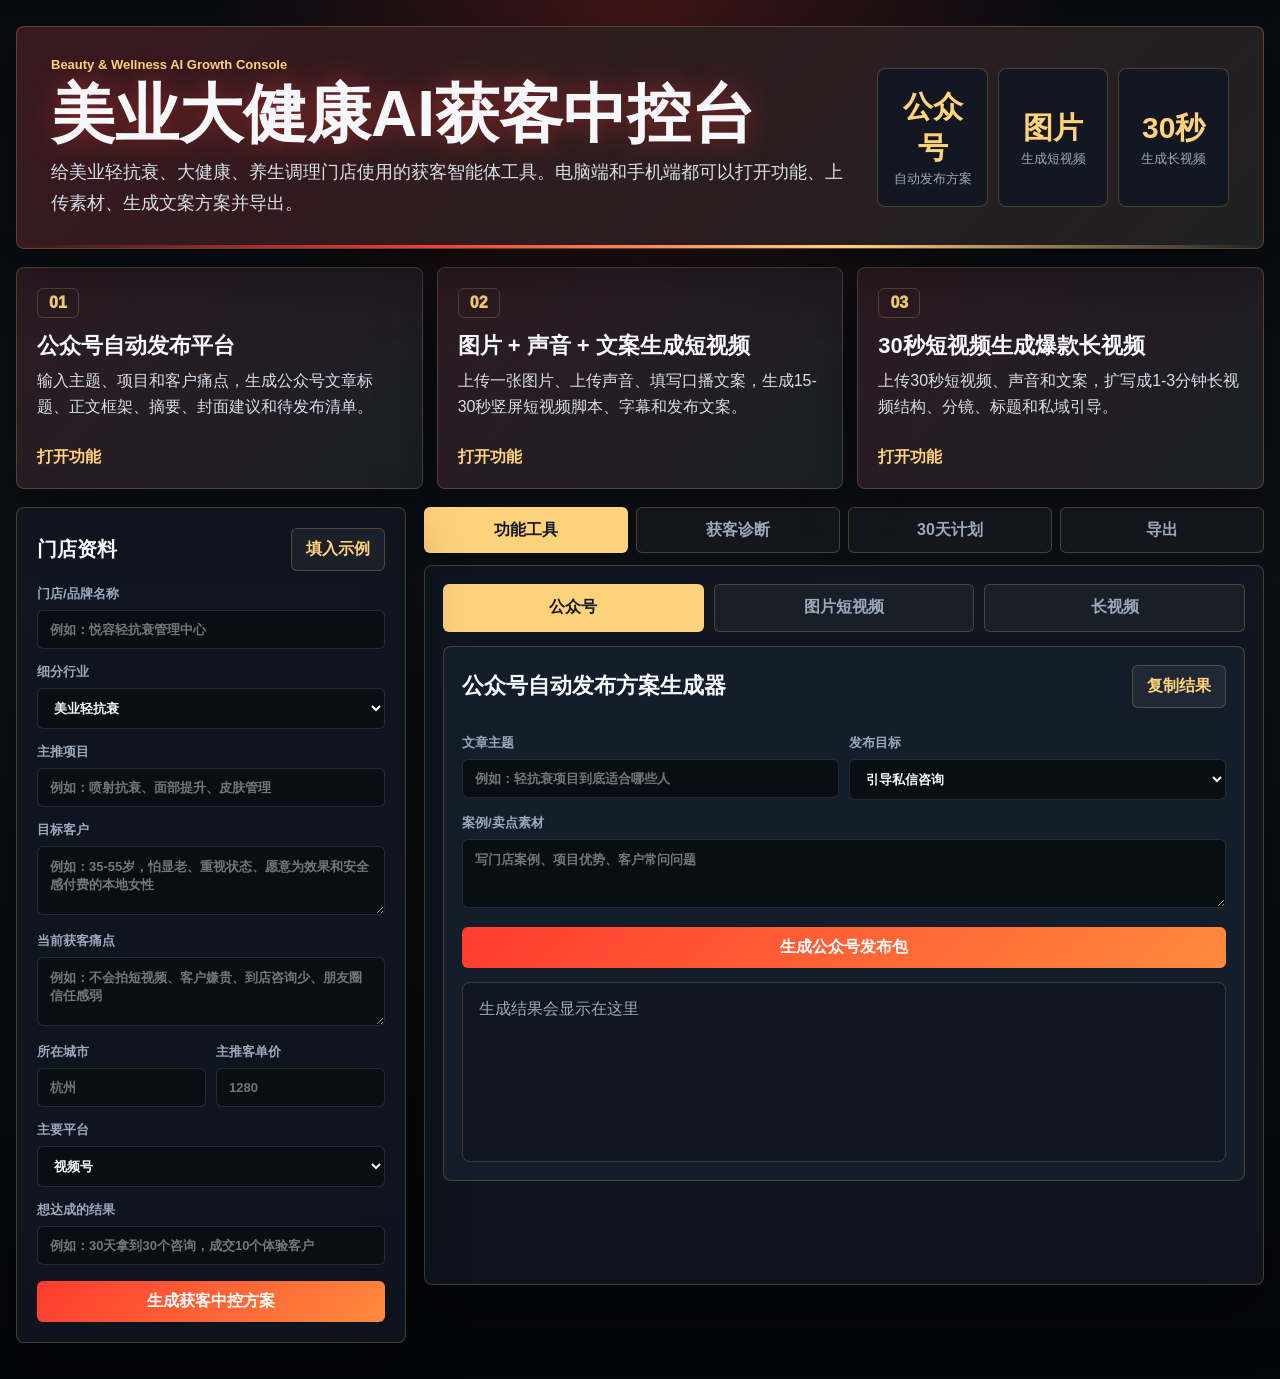
==== index.html @ 20225561 "Add working AI growth tools" ====
<!doctype html>
<html lang="zh-CN">
  <head>
    <meta charset="utf-8">
    <meta name="viewport" content="width=device-width, initial-scale=1, viewport-fit=cover">
    <title>美业大健康AI获客中控台</title>
    <link rel="stylesheet" href="styles.css">
  </head>
  <body>
    <main class="app">
      <header class="hero">
        <div>
          <p class="eyebrow">Beauty & Wellness AI Growth Console</p>
          <h1>美业大健康AI获客中控台</h1>
          <p class="lead">给美业轻抗衰、大健康、养生调理门店使用的获客智能体工具。电脑端和手机端都可以打开功能、上传素材、生成文案方案并导出。</p>
        </div>
        <div class="hero-metrics">
          <button type="button" class="metric-button" data-tool="wechat"><strong>公众号</strong><span>自动发布方案</span></button>
          <button type="button" class="metric-button" data-tool="image"><strong>图片</strong><span>生成短视频</span></button>
          <button type="button" class="metric-button" data-tool="longvideo"><strong>30秒</strong><span>生成长视频</span></button>
        </div>
      </header>

      <section class="feature-strip" aria-label="三大智能体功能">
        <button type="button" class="feature-card" data-tool="wechat">
          <span class="feature-index">01</span>
          <h2>公众号自动发布平台</h2>
          <p>输入主题、项目和客户痛点，生成公众号文章标题、正文框架、摘要、封面建议和待发布清单。</p>
          <b>打开功能</b>
        </button>
        <button type="button" class="feature-card" data-tool="image">
          <span class="feature-index">02</span>
          <h2>图片 + 声音 + 文案生成短视频</h2>
          <p>上传一张图片、上传声音、填写口播文案，生成15-30秒竖屏短视频脚本、字幕和发布文案。</p>
          <b>打开功能</b>
        </button>
        <button type="button" class="feature-card" data-tool="longvideo">
          <span class="feature-index">03</span>
          <h2>30秒短视频生成爆款长视频</h2>
          <p>上传30秒短视频、声音和文案，扩写成1-3分钟长视频结构、分镜、标题和私域引导。</p>
          <b>打开功能</b>
        </button>
      </section>

      <section class="layout">
        <aside class="panel input-panel">
          <div class="panel-head">
            <h2>门店资料</h2>
            <button type="button" id="fillDemo" class="ghost">填入示例</button>
          </div>
          <label>门店/品牌名称
            <input id="name" placeholder="例如：悦容轻抗衰管理中心">
          </label>
          <label>细分行业
            <select id="industry">
              <option>美业轻抗衰</option>
              <option>皮肤管理</option>
              <option>养生调理</option>
              <option>大健康管理</option>
              <option>产后修复</option>
              <option>体态管理</option>
            </select>
          </label>
          <label>主推项目
            <input id="product" placeholder="例如：喷射抗衰、面部提升、皮肤管理">
          </label>
          <label>目标客户
            <textarea id="audience" rows="3" placeholder="例如：35-55岁，怕显老、重视状态、愿意为效果和安全感付费的本地女性"></textarea>
          </label>
          <label>当前获客痛点
            <textarea id="pain" rows="3" placeholder="例如：不会拍短视频、客户嫌贵、到店咨询少、朋友圈信任感弱"></textarea>
          </label>
          <div class="grid-2">
            <label>所在城市
              <input id="city" placeholder="杭州">
            </label>
            <label>主推客单价
              <input id="price" placeholder="1280">
            </label>
          </div>
          <label>主要平台
            <select id="platform">
              <option>视频号</option>
              <option>抖音</option>
              <option>小红书</option>
              <option>朋友圈</option>
              <option>多平台矩阵</option>
            </select>
          </label>
          <label>想达成的结果
            <input id="goal" placeholder="例如：30天拿到30个咨询，成交10个体验客户">
          </label>
          <button type="button" id="generate" class="primary">生成获客中控方案</button>
        </aside>

        <section class="main-col">
          <nav class="tabs" aria-label="中控台视图">
            <button type="button" class="tab active" data-tab="tools">功能工具</button>
            <button type="button" class="tab" data-tab="diagnosis">获客诊断</button>
            <button type="button" class="tab" data-tab="content">30天计划</button>
            <button type="button" class="tab" data-tab="export">导出</button>
          </nav>

          <section id="tools" class="tab-panel active">
            <div class="tool-switch">
              <button type="button" class="tool-tab active" data-tool="wechat">公众号</button>
              <button type="button" class="tool-tab" data-tool="image">图片短视频</button>
              <button type="button" class="tool-tab" data-tool="longvideo">长视频</button>
            </div>

            <article id="tool-wechat" class="tool-panel active">
              <div class="tool-head">
                <h2>公众号自动发布方案生成器</h2>
                <button type="button" class="ghost copy-tool" data-output="wechatOutput">复制结果</button>
              </div>
              <div class="grid-2">
                <label>文章主题
                  <input id="wechatTopic" placeholder="例如：轻抗衰项目到底适合哪些人">
                </label>
                <label>发布目标
                  <select id="wechatGoal">
                    <option>引导私信咨询</option>
                    <option>建立专业信任</option>
                    <option>引导到店体验</option>
                    <option>活动转化</option>
                  </select>
                </label>
              </div>
              <label>案例/卖点素材
                <textarea id="wechatMaterial" rows="3" placeholder="写门店案例、项目优势、客户常问问题"></textarea>
              </label>
              <button type="button" id="runWechat" class="primary">生成公众号发布包</button>
              <div id="wechatOutput" class="result-box"></div>
            </article>

            <article id="tool-image" class="tool-panel">
              <div class="tool-head">
                <h2>图片生成短视频发布包</h2>
                <button type="button" class="ghost copy-tool" data-output="imageOutput">复制结果</button>
              </div>
              <div class="upload-grid">
                <label class="upload-card">上传图片
                  <input id="imageFile" type="file" accept="image/*">
                  <img id="imagePreview" alt="">
                  <span>支持门店、项目、人物、案例图</span>
                </label>
                <label class="upload-card">上传声音
                  <input id="imageAudio" type="file" accept="audio/*">
                  <audio id="imageAudioPreview" controls></audio>
                  <span>支持口播、讲解、品牌音色</span>
                </label>
              </div>
              <label>短视频文案/口播重点
                <textarea id="imageCopy" rows="4" placeholder="写你想表达的卖点、客户痛点、行动引导"></textarea>
              </label>
              <button type="button" id="runImageVideo" class="primary">生成短视频脚本</button>
              <div id="imageOutput" class="result-box"></div>
            </article>

            <article id="tool-longvideo" class="tool-panel">
              <div class="tool-head">
                <h2>30秒短视频扩写长视频工具</h2>
                <button type="button" class="ghost copy-tool" data-output="longVideoOutput">复制结果</button>
              </div>
              <div class="upload-grid">
                <label class="upload-card">上传30秒短视频
                  <input id="shortVideoFile" type="file" accept="video/*">
                  <video id="shortVideoPreview" controls playsinline></video>
                  <span>支持案例、讲解、门店过程视频</span>
                </label>
                <label class="upload-card">上传声音
                  <input id="longVideoAudio" type="file" accept="audio/*">
                  <audio id="longVideoAudioPreview" controls></audio>
                  <span>用于长视频口播或配音方向</span>
                </label>
              </div>
              <label>扩写方向/长视频文案
                <textarea id="longVideoCopy" rows="4" placeholder="写30秒视频讲了什么，想扩展成什么主题"></textarea>
              </label>
              <button type="button" id="runLongVideo" class="primary">生成长视频方案</button>
              <div id="longVideoOutput" class="result-box"></div>
            </article>
          </section>

          <section id="diagnosis" class="tab-panel">
            <div id="diagnosisGrid" class="deliverable-grid"></div>
          </section>

          <section id="content" class="tab-panel">
            <div class="timeline" id="contentPlan"></div>
          </section>

          <section id="export" class="tab-panel">
            <div class="panel export-panel">
              <h2>导出中控台方案</h2>
              <p>可复制给门店老板、咨询客户或助教团队，用于成交、演示和后续陪跑。</p>
              <div class="actions">
                <button type="button" id="copyAll" class="primary">复制完整方案</button>
                <button type="button" id="downloadAll" class="ghost">下载TXT</button>
              </div>
              <textarea id="fullReport" rows="18" readonly></textarea>
              <p id="toast" class="toast" role="status" aria-live="polite"></p>
            </div>
          </section>
        </section>
      </section>
    </main>

    <script src="app.js"></script>
  </body>
</html>
---- styles.css ----
:root {
  color-scheme: dark;
  --bg: #080b10;
  --panel: #101722;
  --panel-2: #141d2a;
  --text: #f5f7fb;
  --muted: #9ba8bd;
  --line: rgba(255, 210, 126, 0.22);
  --gold: #ffd37b;
  --red: #ff3b2f;
  --orange: #ff8a3d;
  --cyan: #7dd3fc;
  --green: #22c55e;
  --shadow: 0 24px 60px rgba(0, 0, 0, 0.38);
}

* {
  box-sizing: border-box;
}

body {
  margin: 0;
  min-height: 100vh;
  background:
    radial-gradient(circle at 50% 0%, rgba(255, 59, 47, 0.22), transparent 28%),
    linear-gradient(180deg, #090b10 0%, #0d1017 44%, #050608 100%);
  color: var(--text);
  font-family: "Microsoft YaHei", "PingFang SC", Arial, sans-serif;
}

button,
input,
textarea,
select {
  font: inherit;
}

.app {
  width: min(1480px, calc(100% - 32px));
  margin: 0 auto;
  padding: 26px 0 36px;
}

.hero {
  position: relative;
  display: flex;
  justify-content: space-between;
  gap: 24px;
  padding: 30px 34px;
  border: 1px solid var(--line);
  border-radius: 8px;
  background:
    linear-gradient(135deg, rgba(255, 59, 47, 0.18), rgba(255, 211, 123, 0.08)),
    #0d111a;
  box-shadow: var(--shadow);
  overflow: hidden;
}

.hero::after {
  content: "";
  position: absolute;
  inset: auto 0 0;
  height: 3px;
  background: linear-gradient(90deg, transparent, var(--red), var(--gold), transparent);
}

.eyebrow {
  margin: 0 0 10px;
  color: var(--gold);
  font-size: 13px;
  font-weight: 800;
  letter-spacing: 0;
}

h1,
h2,
h3,
p {
  margin-top: 0;
}

h1 {
  margin-bottom: 10px;
  font-size: clamp(36px, 5vw, 74px);
  line-height: 1.02;
  letter-spacing: 0;
  text-shadow: 0 0 28px rgba(255, 59, 47, 0.45);
}

.lead {
  max-width: 840px;
  margin-bottom: 0;
  color: #d9e0ea;
  font-size: 18px;
  line-height: 1.7;
}

.hero-metrics {
  display: grid;
  grid-template-columns: repeat(3, minmax(90px, 1fr));
  gap: 10px;
  min-width: 340px;
  align-self: center;
}

.hero-metrics div,
.metric-button,
.panel,
.tab-panel,
.deliverable-card {
  border: 1px solid var(--line);
  border-radius: 8px;
  background: rgba(16, 23, 34, 0.88);
}

.hero-metrics div,
.metric-button {
  padding: 18px 12px;
  text-align: center;
}

.metric-button {
  width: 100%;
  color: inherit;
}

.hero-metrics strong,
.metric-button strong {
  display: block;
  color: var(--gold);
  font-size: 30px;
}

.hero-metrics span,
.metric-button span {
  color: var(--muted);
  font-size: 13px;
}

.feature-strip {
  display: grid;
  grid-template-columns: repeat(3, minmax(0, 1fr));
  gap: 14px;
  margin-top: 18px;
}

.feature-card,
.platform-card {
  border: 1px solid var(--line);
  border-radius: 8px;
  background:
    linear-gradient(135deg, rgba(255, 59, 47, 0.13), rgba(255, 211, 123, 0.05)),
    rgba(16, 23, 34, 0.92);
  box-shadow: var(--shadow);
}

.feature-card {
  min-height: 180px;
  padding: 20px;
  color: inherit;
  text-align: left;
  width: 100%;
}

.feature-index {
  display: inline-flex;
  min-width: 42px;
  height: 30px;
  align-items: center;
  justify-content: center;
  border: 1px solid var(--line);
  border-radius: 6px;
  color: var(--gold);
  font-weight: 950;
}

.feature-card h2 {
  margin: 14px 0 8px;
  font-size: 22px;
  line-height: 1.25;
}

.feature-card p,
.platform-card p {
  color: #d7deea;
  line-height: 1.65;
}

.feature-card b {
  display: inline-flex;
  margin-top: 10px;
  color: var(--gold);
}

.feature-card:hover,
.metric-button:hover,
.tool-tab:hover {
  border-color: rgba(255, 211, 123, 0.72);
  transform: translateY(-1px);
}

.platform-grid {
  display: grid;
  gap: 14px;
}

.platform-card {
  padding: 20px;
}

.platform-card h3 {
  margin-bottom: 8px;
  font-size: 24px;
}

.mini-grid {
  display: grid;
  grid-template-columns: 1fr 1fr;
  gap: 12px;
  margin: 14px 0;
}

.mini-grid > div {
  padding: 12px;
  border: 1px solid rgba(255, 210, 126, 0.16);
  border-radius: 8px;
  background: rgba(255, 255, 255, 0.04);
}

.mini-grid b {
  color: var(--gold);
}

.mini-grid ul {
  margin: 8px 0 0;
  padding-left: 18px;
}

.mini-grid li {
  margin: 5px 0;
  color: #d6deeb;
  line-height: 1.5;
}

.layout {
  display: grid;
  grid-template-columns: 390px minmax(0, 1fr);
  gap: 18px;
  margin-top: 18px;
}

.panel {
  box-shadow: var(--shadow);
}

.input-panel {
  position: sticky;
  top: 16px;
  align-self: start;
  padding: 20px;
}

.panel-head,
.actions,
.script-tools {
  display: flex;
  align-items: center;
  justify-content: space-between;
  gap: 10px;
}

.panel-head h2 {
  margin: 0;
  font-size: 20px;
}

label {
  display: block;
  margin-top: 14px;
  color: var(--muted);
  font-size: 13px;
  font-weight: 800;
}

input,
textarea,
select {
  width: 100%;
  margin-top: 7px;
  padding: 11px 12px;
  border: 1px solid rgba(255, 255, 255, 0.12);
  border-radius: 6px;
  background: #090d14;
  color: var(--text);
  outline: none;
}

input:focus,
textarea:focus,
select:focus {
  border-color: var(--gold);
  box-shadow: 0 0 0 3px rgba(255, 211, 123, 0.14);
}

textarea {
  resize: vertical;
}

.grid-2 {
  display: grid;
  grid-template-columns: 1fr 1fr;
  gap: 10px;
}

button {
  border: 0;
  border-radius: 6px;
  cursor: pointer;
  touch-action: manipulation;
}

.primary,
.ghost {
  min-height: 40px;
  padding: 10px 14px;
  font-weight: 900;
}

.primary {
  width: 100%;
  margin-top: 16px;
  background: linear-gradient(135deg, var(--red), var(--orange));
  color: #fff;
}

.ghost {
  border: 1px solid var(--line);
  background: rgba(255, 255, 255, 0.05);
  color: var(--gold);
}

.tabs {
  display: flex;
  gap: 8px;
  margin-bottom: 12px;
}

.tab {
  flex: 1;
  min-height: 46px;
  border: 1px solid var(--line);
  background: rgba(255, 255, 255, 0.04);
  color: var(--muted);
  font-weight: 900;
  line-height: 1.2;
  white-space: normal;
}

.tab.active {
  color: #111827;
  background: var(--gold);
}

.tab-panel {
  display: none;
  padding: 18px;
  min-height: 720px;
  box-shadow: var(--shadow);
}

.tab-panel.active {
  display: block;
}

.tool-switch {
  display: grid;
  grid-template-columns: repeat(3, minmax(0, 1fr));
  gap: 10px;
  margin-bottom: 14px;
}

.tool-tab {
  min-height: 48px;
  border: 1px solid var(--line);
  background: rgba(255, 255, 255, 0.04);
  color: var(--muted);
  font-weight: 900;
}

.tool-tab.active {
  background: var(--gold);
  color: #111827;
}

.tool-panel {
  display: none;
  padding: 18px;
  border: 1px solid var(--line);
  border-radius: 8px;
  background: var(--panel-2);
}

.tool-panel.active {
  display: block;
}

.tool-head {
  display: flex;
  align-items: center;
  justify-content: space-between;
  gap: 12px;
  margin-bottom: 12px;
}

.tool-head h2 {
  margin: 0;
  font-size: 22px;
}

.upload-grid {
  display: grid;
  grid-template-columns: 1fr 1fr;
  gap: 12px;
}

.upload-card {
  min-height: 180px;
  padding: 14px;
  border: 1px dashed rgba(255, 210, 126, 0.34);
  border-radius: 8px;
  background: rgba(255, 255, 255, 0.04);
}

.upload-card span {
  display: block;
  margin-top: 8px;
  color: var(--muted);
  font-weight: 600;
}

.upload-card img,
.upload-card video,
.upload-card audio {
  display: none;
  width: 100%;
  max-height: 220px;
  margin-top: 10px;
  border-radius: 6px;
  object-fit: contain;
  background: #050608;
}

.result-box {
  margin-top: 14px;
  min-height: 180px;
  border: 1px solid rgba(255, 210, 126, 0.18);
  border-radius: 8px;
  background: rgba(0, 0, 0, 0.18);
}

.result-box:empty::before {
  content: "生成结果会显示在这里";
  display: block;
  padding: 16px;
  color: var(--muted);
}

.result-box pre {
  margin: 0;
  padding: 16px;
  white-space: pre-wrap;
  word-break: break-word;
  color: #e8edf7;
  line-height: 1.7;
  font-family: inherit;
}

.deliverable-grid {
  display: grid;
  grid-template-columns: repeat(3, minmax(0, 1fr));
  gap: 12px;
}

.deliverable-card {
  min-height: 220px;
  padding: 18px;
  background:
    linear-gradient(135deg, rgba(255, 59, 47, 0.12), rgba(255, 211, 123, 0.04)),
    var(--panel);
}

.card-top {
  display: flex;
  align-items: center;
  justify-content: space-between;
  gap: 12px;
  margin-bottom: 10px;
}

.num {
  color: var(--gold);
  font-size: 38px;
  font-weight: 950;
  line-height: 1;
}

.status {
  padding: 5px 8px;
  border-radius: 999px;
  background: rgba(34, 197, 94, 0.14);
  color: #86efac;
  font-size: 12px;
  font-weight: 900;
}

.deliverable-card h3 {
  margin-bottom: 8px;
  font-size: 20px;
}

.deliverable-card p {
  color: #d7deea;
  line-height: 1.65;
}

.deliverable-card ul,
.timeline ul {
  margin: 0;
  padding-left: 18px;
}

.deliverable-card li,
.timeline li {
  margin: 6px 0;
  color: #d6deeb;
  line-height: 1.55;
}

.timeline {
  display: grid;
  gap: 14px;
}

.day {
  padding: 18px;
  border: 1px solid var(--line);
  border-radius: 8px;
  background: var(--panel-2);
}

.day h3 {
  color: var(--gold);
}

.session {
  margin-top: 12px;
  padding: 14px;
  border-left: 3px solid var(--red);
  background: rgba(255, 255, 255, 0.04);
}

.session strong {
  color: #fff;
}

.script-tools {
  justify-content: flex-start;
  flex-wrap: wrap;
  margin-bottom: 14px;
}

.report {
  display: grid;
  gap: 14px;
}

.report section,
.export-panel {
  padding: 18px;
}

.report section {
  border: 1px solid var(--line);
  border-radius: 8px;
  background: var(--panel-2);
}

.report h3 {
  color: var(--gold);
}

.export-panel p {
  color: var(--muted);
}

#fullReport {
  min-height: 520px;
  line-height: 1.65;
}

.toast {
  min-height: 22px;
  margin: 10px 0 0;
  color: var(--gold);
  font-weight: 800;
}

@media (max-width: 1120px) {
  .layout,
  .deliverable-grid,
  .feature-strip {
    grid-template-columns: 1fr;
  }

  .input-panel {
    position: static;
  }
}

@media (max-width: 720px) {
  .app {
    width: min(100% - 16px, 1480px);
    padding: 8px 0 24px;
  }

  .hero {
    flex-direction: column;
    padding: 20px;
  }

  h1 {
    font-size: clamp(34px, 12vw, 48px);
  }

  .lead {
    font-size: 15px;
  }

  .hero-metrics {
    grid-template-columns: 1fr;
    min-width: 0;
    width: 100%;
  }

  .panel-head {
    flex-direction: column;
    align-items: stretch;
  }

  .feature-card,
  .platform-card,
  .input-panel,
  .tab-panel {
    padding: 16px;
  }

  .feature-card h2,
  .platform-card h3 {
    font-size: 19px;
  }

  .grid-2,
  .mini-grid,
  .upload-grid {
    grid-template-columns: 1fr;
  }

  .tabs {
    display: grid;
    grid-template-columns: 1fr 1fr;
    position: sticky;
    top: 0;
    z-index: 5;
    padding: 8px 0;
    background: #080b10;
  }

  .tab {
    min-height: 50px;
    padding: 10px 8px;
    font-size: 14px;
  }

  .tool-switch {
    grid-template-columns: 1fr;
  }

  .tool-head {
    flex-direction: column;
    align-items: stretch;
  }

  .tool-panel {
    padding: 14px;
  }

  .actions {
    flex-direction: column;
    align-items: stretch;
  }

  .actions .primary,
  .actions .ghost {
    width: 100%;
  }
}

@media (max-width: 390px) {
  .tabs {
    grid-template-columns: 1fr;
  }

  h1 {
    font-size: 32px;
  }

  .hero-metrics strong {
    font-size: 24px;
  }
}
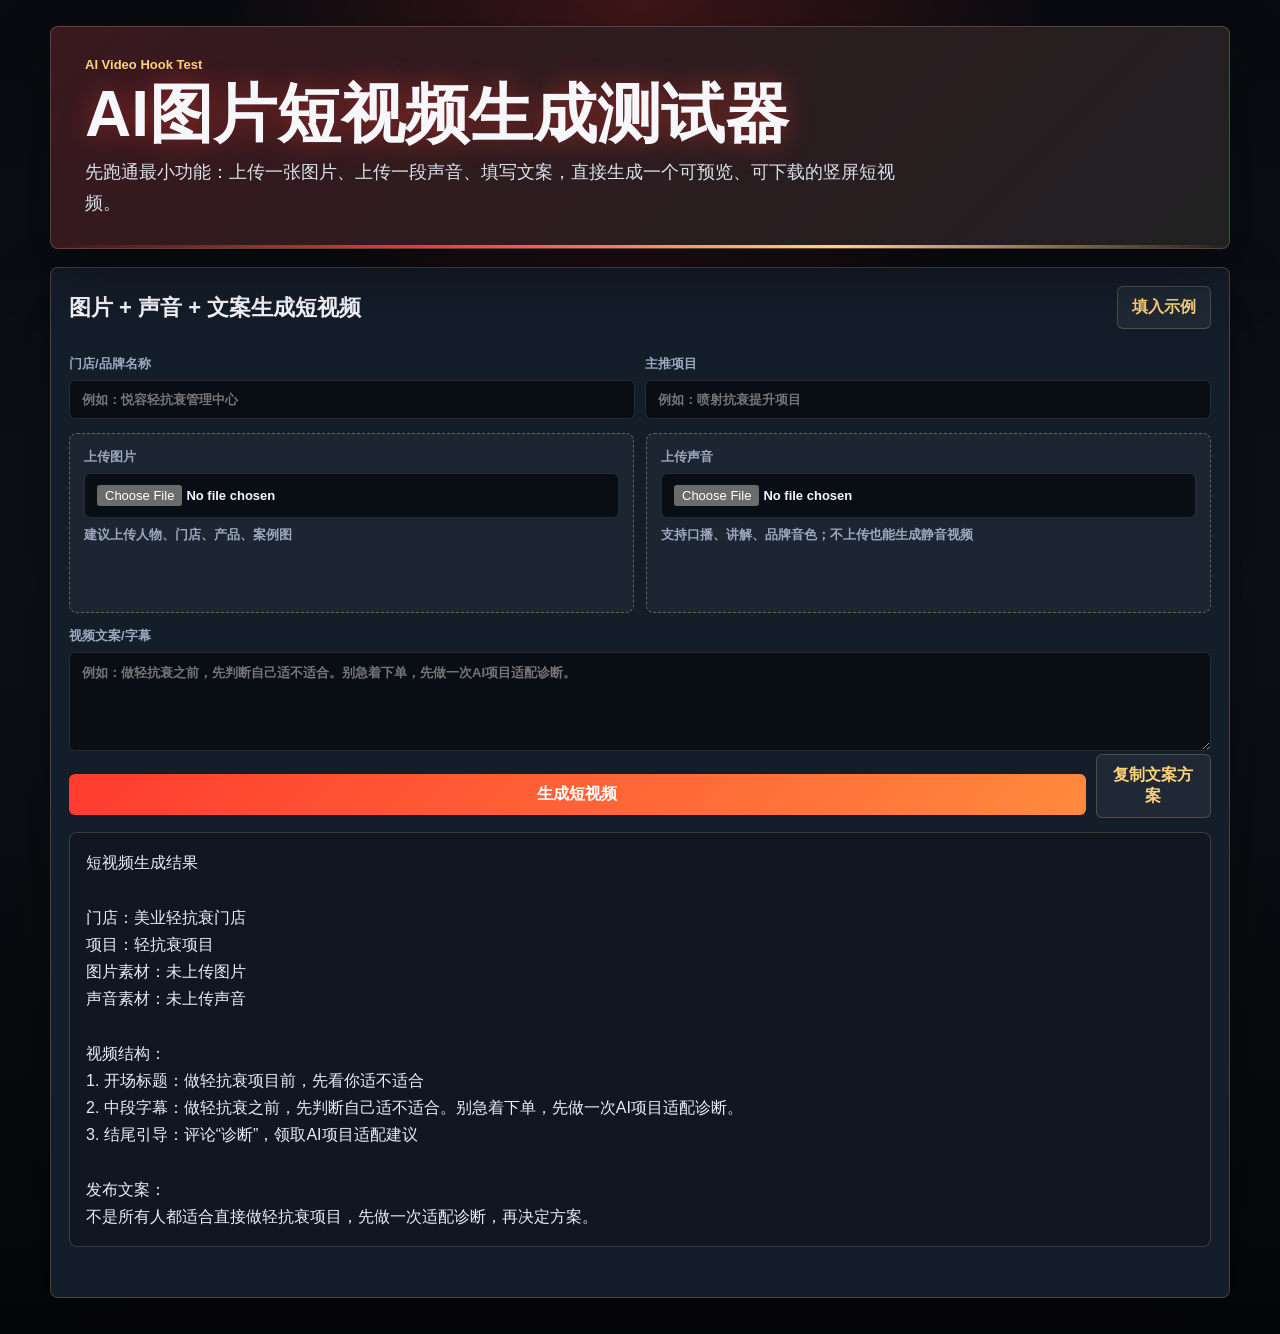
==== commit 3ebf097b: "Build minimal image to video tester" ====
--- a/index.html
+++ b/index.html
@@ -3,205 +3,65 @@
   <head>
     <meta charset="utf-8">
     <meta name="viewport" content="width=device-width, initial-scale=1, viewport-fit=cover">
-    <title>美业大健康AI获客中控台</title>
+    <title>AI图片短视频生成测试器</title>
     <link rel="stylesheet" href="styles.css">
   </head>
   <body>
-    <main class="app">
-      <header class="hero">
+    <main class="app mini-app">
+      <header class="hero mini-hero">
         <div>
-          <p class="eyebrow">Beauty & Wellness AI Growth Console</p>
-          <h1>美业大健康AI获客中控台</h1>
-          <p class="lead">给美业轻抗衰、大健康、养生调理门店使用的获客智能体工具。电脑端和手机端都可以打开功能、上传素材、生成文案方案并导出。</p>
-        </div>
-        <div class="hero-metrics">
-          <button type="button" class="metric-button" data-tool="wechat"><strong>公众号</strong><span>自动发布方案</span></button>
-          <button type="button" class="metric-button" data-tool="image"><strong>图片</strong><span>生成短视频</span></button>
-          <button type="button" class="metric-button" data-tool="longvideo"><strong>30秒</strong><span>生成长视频</span></button>
+          <p class="eyebrow">AI Video Hook Test</p>
+          <h1>AI图片短视频生成测试器</h1>
+          <p class="lead">先跑通最小功能：上传一张图片、上传一段声音、填写文案，直接生成一个可预览、可下载的竖屏短视频。</p>
         </div>
       </header>
 
-      <section class="feature-strip" aria-label="三大智能体功能">
-        <button type="button" class="feature-card" data-tool="wechat">
-          <span class="feature-index">01</span>
-          <h2>公众号自动发布平台</h2>
-          <p>输入主题、项目和客户痛点，生成公众号文章标题、正文框架、摘要、封面建议和待发布清单。</p>
-          <b>打开功能</b>
-        </button>
-        <button type="button" class="feature-card" data-tool="image">
-          <span class="feature-index">02</span>
-          <h2>图片 + 声音 + 文案生成短视频</h2>
-          <p>上传一张图片、上传声音、填写口播文案，生成15-30秒竖屏短视频脚本、字幕和发布文案。</p>
-          <b>打开功能</b>
-        </button>
-        <button type="button" class="feature-card" data-tool="longvideo">
-          <span class="feature-index">03</span>
-          <h2>30秒短视频生成爆款长视频</h2>
-          <p>上传30秒短视频、声音和文案，扩写成1-3分钟长视频结构、分镜、标题和私域引导。</p>
-          <b>打开功能</b>
-        </button>
-      </section>
-
-      <section class="layout">
-        <aside class="panel input-panel">
-          <div class="panel-head">
-            <h2>门店资料</h2>
+      <section class="mini-layout">
+        <section class="panel tool-panel active">
+          <div class="tool-head">
+            <h2>图片 + 声音 + 文案生成短视频</h2>
             <button type="button" id="fillDemo" class="ghost">填入示例</button>
           </div>
-          <label>门店/品牌名称
-            <input id="name" placeholder="例如：悦容轻抗衰管理中心">
-          </label>
-          <label>细分行业
-            <select id="industry">
-              <option>美业轻抗衰</option>
-              <option>皮肤管理</option>
-              <option>养生调理</option>
-              <option>大健康管理</option>
-              <option>产后修复</option>
-              <option>体态管理</option>
-            </select>
-          </label>
-          <label>主推项目
-            <input id="product" placeholder="例如：喷射抗衰、面部提升、皮肤管理">
-          </label>
-          <label>目标客户
-            <textarea id="audience" rows="3" placeholder="例如：35-55岁，怕显老、重视状态、愿意为效果和安全感付费的本地女性"></textarea>
-          </label>
-          <label>当前获客痛点
-            <textarea id="pain" rows="3" placeholder="例如：不会拍短视频、客户嫌贵、到店咨询少、朋友圈信任感弱"></textarea>
-          </label>
+
           <div class="grid-2">
-            <label>所在城市
-              <input id="city" placeholder="杭州">
+            <label>门店/品牌名称
+              <input id="name" placeholder="例如：悦容轻抗衰管理中心">
             </label>
-            <label>主推客单价
-              <input id="price" placeholder="1280">
+            <label>主推项目
+              <input id="product" placeholder="例如：喷射抗衰提升项目">
             </label>
           </div>
-          <label>主要平台
-            <select id="platform">
-              <option>视频号</option>
-              <option>抖音</option>
-              <option>小红书</option>
-              <option>朋友圈</option>
-              <option>多平台矩阵</option>
-            </select>
+
+          <div class="upload-grid">
+            <label class="upload-card">上传图片
+              <input id="imageFile" type="file" accept="image/*">
+              <img id="imagePreview" alt="">
+              <span>建议上传人物、门店、产品、案例图</span>
+            </label>
+            <label class="upload-card">上传声音
+              <input id="imageAudio" type="file" accept="audio/*">
+              <audio id="imageAudioPreview" controls></audio>
+              <span>支持口播、讲解、品牌音色；不上传也能生成静音视频</span>
+            </label>
+          </div>
+
+          <label>视频文案/字幕
+            <textarea id="imageCopy" rows="5" placeholder="例如：做轻抗衰之前，先判断自己适不适合。别急着下单，先做一次AI项目适配诊断。"></textarea>
           </label>
-          <label>想达成的结果
-            <input id="goal" placeholder="例如：30天拿到30个咨询，成交10个体验客户">
-          </label>
-          <button type="button" id="generate" class="primary">生成获客中控方案</button>
-        </aside>
 
-        <section class="main-col">
-          <nav class="tabs" aria-label="中控台视图">
-            <button type="button" class="tab active" data-tab="tools">功能工具</button>
-            <button type="button" class="tab" data-tab="diagnosis">获客诊断</button>
-            <button type="button" class="tab" data-tab="content">30天计划</button>
-            <button type="button" class="tab" data-tab="export">导出</button>
-          </nav>
+          <div class="actions">
+            <button type="button" id="runImageVideo" class="primary">生成短视频</button>
+            <button type="button" id="copyResult" class="ghost">复制文案方案</button>
+          </div>
 
-          <section id="tools" class="tab-panel active">
-            <div class="tool-switch">
-              <button type="button" class="tool-tab active" data-tool="wechat">公众号</button>
-              <button type="button" class="tool-tab" data-tool="image">图片短视频</button>
-              <button type="button" class="tool-tab" data-tool="longvideo">长视频</button>
-            </div>
+          <div class="video-maker">
+            <canvas id="imageVideoCanvas" width="720" height="1280"></canvas>
+            <video id="generatedImageVideo" controls playsinline></video>
+            <a id="downloadImageVideo" class="download-link" download="AI获客短视频.webm">下载生成的视频</a>
+          </div>
 
-            <article id="tool-wechat" class="tool-panel active">
-              <div class="tool-head">
-                <h2>公众号自动发布方案生成器</h2>
-                <button type="button" class="ghost copy-tool" data-output="wechatOutput">复制结果</button>
-              </div>
-              <div class="grid-2">
-                <label>文章主题
-                  <input id="wechatTopic" placeholder="例如：轻抗衰项目到底适合哪些人">
-                </label>
-                <label>发布目标
-                  <select id="wechatGoal">
-                    <option>引导私信咨询</option>
-                    <option>建立专业信任</option>
-                    <option>引导到店体验</option>
-                    <option>活动转化</option>
-                  </select>
-                </label>
-              </div>
-              <label>案例/卖点素材
-                <textarea id="wechatMaterial" rows="3" placeholder="写门店案例、项目优势、客户常问问题"></textarea>
-              </label>
-              <button type="button" id="runWechat" class="primary">生成公众号发布包</button>
-              <div id="wechatOutput" class="result-box"></div>
-            </article>
-
-            <article id="tool-image" class="tool-panel">
-              <div class="tool-head">
-                <h2>图片生成短视频发布包</h2>
-                <button type="button" class="ghost copy-tool" data-output="imageOutput">复制结果</button>
-              </div>
-              <div class="upload-grid">
-                <label class="upload-card">上传图片
-                  <input id="imageFile" type="file" accept="image/*">
-                  <img id="imagePreview" alt="">
-                  <span>支持门店、项目、人物、案例图</span>
-                </label>
-                <label class="upload-card">上传声音
-                  <input id="imageAudio" type="file" accept="audio/*">
-                  <audio id="imageAudioPreview" controls></audio>
-                  <span>支持口播、讲解、品牌音色</span>
-                </label>
-              </div>
-              <label>短视频文案/口播重点
-                <textarea id="imageCopy" rows="4" placeholder="写你想表达的卖点、客户痛点、行动引导"></textarea>
-              </label>
-              <button type="button" id="runImageVideo" class="primary">生成短视频脚本</button>
-              <div id="imageOutput" class="result-box"></div>
-            </article>
-
-            <article id="tool-longvideo" class="tool-panel">
-              <div class="tool-head">
-                <h2>30秒短视频扩写长视频工具</h2>
-                <button type="button" class="ghost copy-tool" data-output="longVideoOutput">复制结果</button>
-              </div>
-              <div class="upload-grid">
-                <label class="upload-card">上传30秒短视频
-                  <input id="shortVideoFile" type="file" accept="video/*">
-                  <video id="shortVideoPreview" controls playsinline></video>
-                  <span>支持案例、讲解、门店过程视频</span>
-                </label>
-                <label class="upload-card">上传声音
-                  <input id="longVideoAudio" type="file" accept="audio/*">
-                  <audio id="longVideoAudioPreview" controls></audio>
-                  <span>用于长视频口播或配音方向</span>
-                </label>
-              </div>
-              <label>扩写方向/长视频文案
-                <textarea id="longVideoCopy" rows="4" placeholder="写30秒视频讲了什么，想扩展成什么主题"></textarea>
-              </label>
-              <button type="button" id="runLongVideo" class="primary">生成长视频方案</button>
-              <div id="longVideoOutput" class="result-box"></div>
-            </article>
-          </section>
-
-          <section id="diagnosis" class="tab-panel">
-            <div id="diagnosisGrid" class="deliverable-grid"></div>
-          </section>
-
-          <section id="content" class="tab-panel">
-            <div class="timeline" id="contentPlan"></div>
-          </section>
-
-          <section id="export" class="tab-panel">
-            <div class="panel export-panel">
-              <h2>导出中控台方案</h2>
-              <p>可复制给门店老板、咨询客户或助教团队，用于成交、演示和后续陪跑。</p>
-              <div class="actions">
-                <button type="button" id="copyAll" class="primary">复制完整方案</button>
-                <button type="button" id="downloadAll" class="ghost">下载TXT</button>
-              </div>
-              <textarea id="fullReport" rows="18" readonly></textarea>
-              <p id="toast" class="toast" role="status" aria-live="polite"></p>
-            </div>
-          </section>
+          <div id="imageOutput" class="result-box"></div>
+          <p id="toast" class="toast" role="status" aria-live="polite"></p>
         </section>
       </section>
     </main>
--- a/styles.css
+++ b/styles.css
@@ -605,6 +605,50 @@
   font-weight: 800;
 }
 
+.mini-app {
+  max-width: 1180px;
+}
+
+.mini-hero {
+  margin-bottom: 18px;
+}
+
+.mini-layout {
+  display: block;
+}
+
+.video-maker {
+  margin-top: 14px;
+}
+
+#imageVideoCanvas {
+  display: none;
+}
+
+#generatedImageVideo {
+  display: none;
+  width: min(360px, 100%);
+  max-height: 680px;
+  margin: 14px auto 0;
+  border-radius: 8px;
+  background: #050608;
+}
+
+.download-link {
+  display: none;
+  width: fit-content;
+  margin: 12px auto 0;
+  min-height: 44px;
+  align-items: center;
+  justify-content: center;
+  padding: 10px 16px;
+  border-radius: 6px;
+  background: linear-gradient(135deg, var(--red), var(--orange));
+  color: #fff;
+  font-weight: 900;
+  text-decoration: none;
+}
+
 @media (max-width: 1120px) {
   .layout,
   .deliverable-grid,
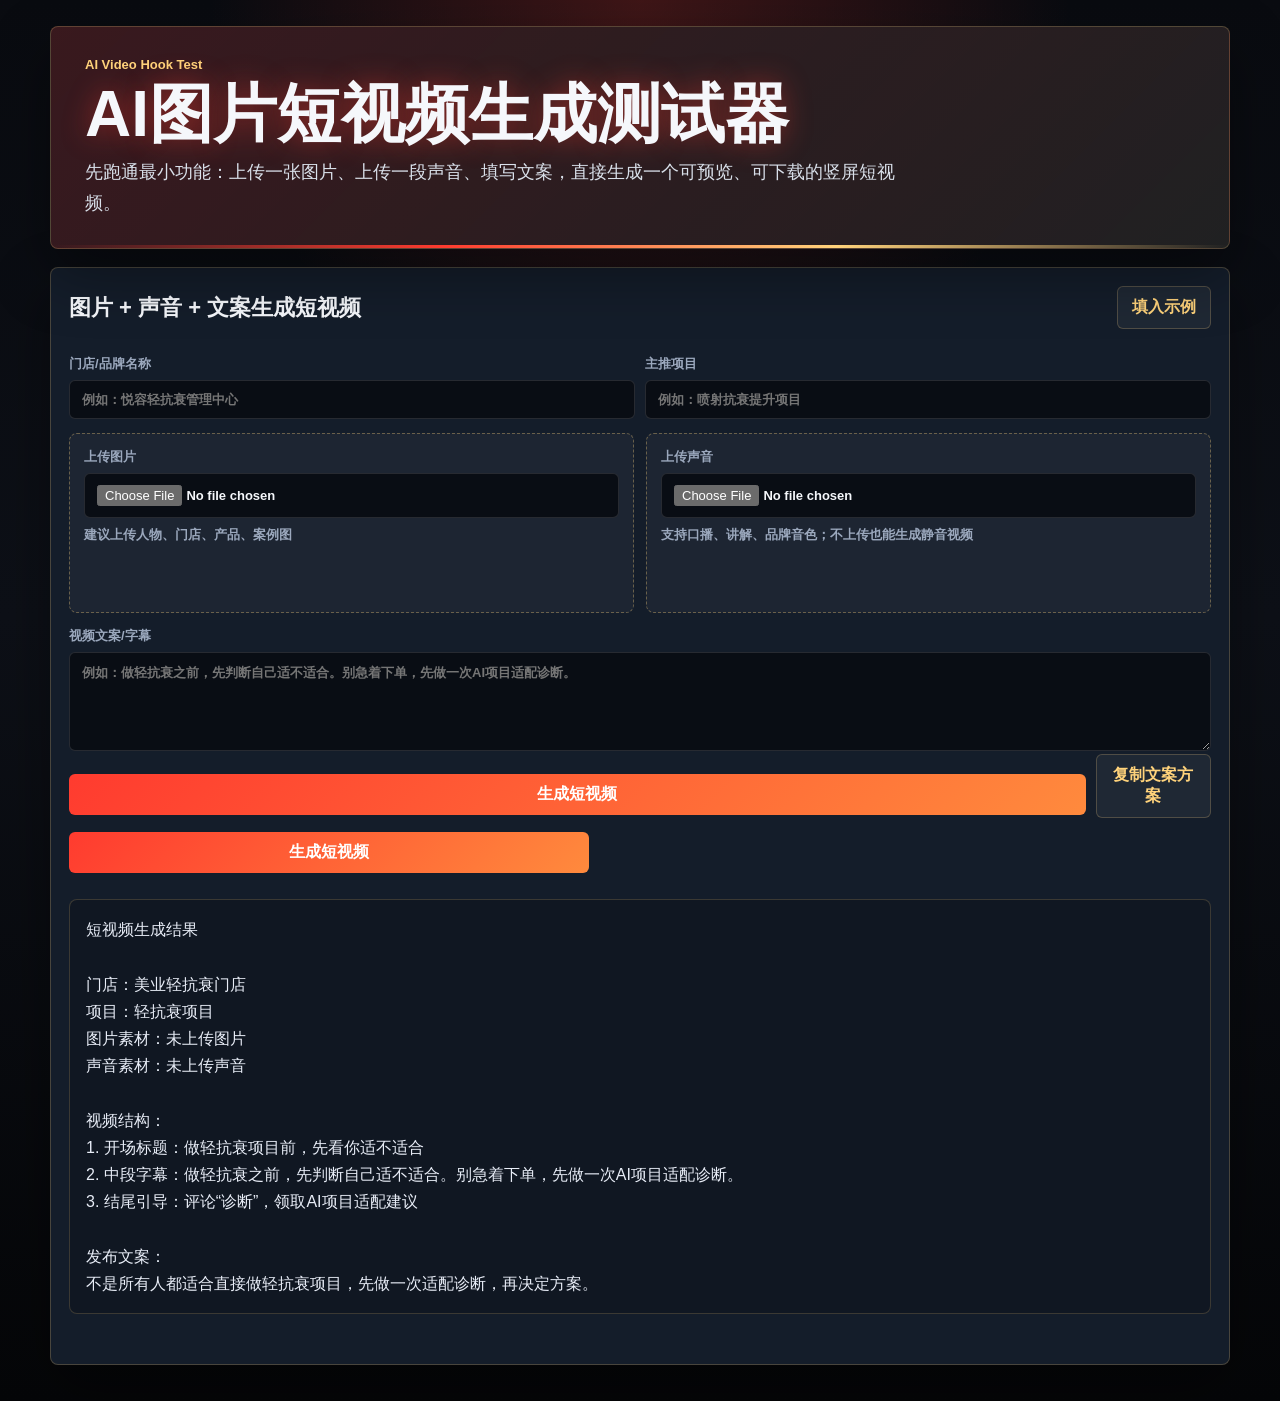
==== commit 6f3b2e4b: "Add prominent generate video button" ====
--- a/index.html
+++ b/index.html
@@ -55,6 +55,7 @@
           </div>
 
           <div class="video-maker">
+            <button type="button" id="runImageVideoBottom" class="primary make-video-button">生成短视频</button>
             <canvas id="imageVideoCanvas" width="720" height="1280"></canvas>
             <video id="generatedImageVideo" controls playsinline></video>
             <a id="downloadImageVideo" class="download-link" download="AI获客短视频.webm">下载生成的视频</a>
--- a/styles.css
+++ b/styles.css
@@ -621,6 +621,11 @@
   margin-top: 14px;
 }
 
+.make-video-button {
+  margin: 0 auto 12px;
+  max-width: 520px;
+}
+
 #imageVideoCanvas {
   display: none;
 }
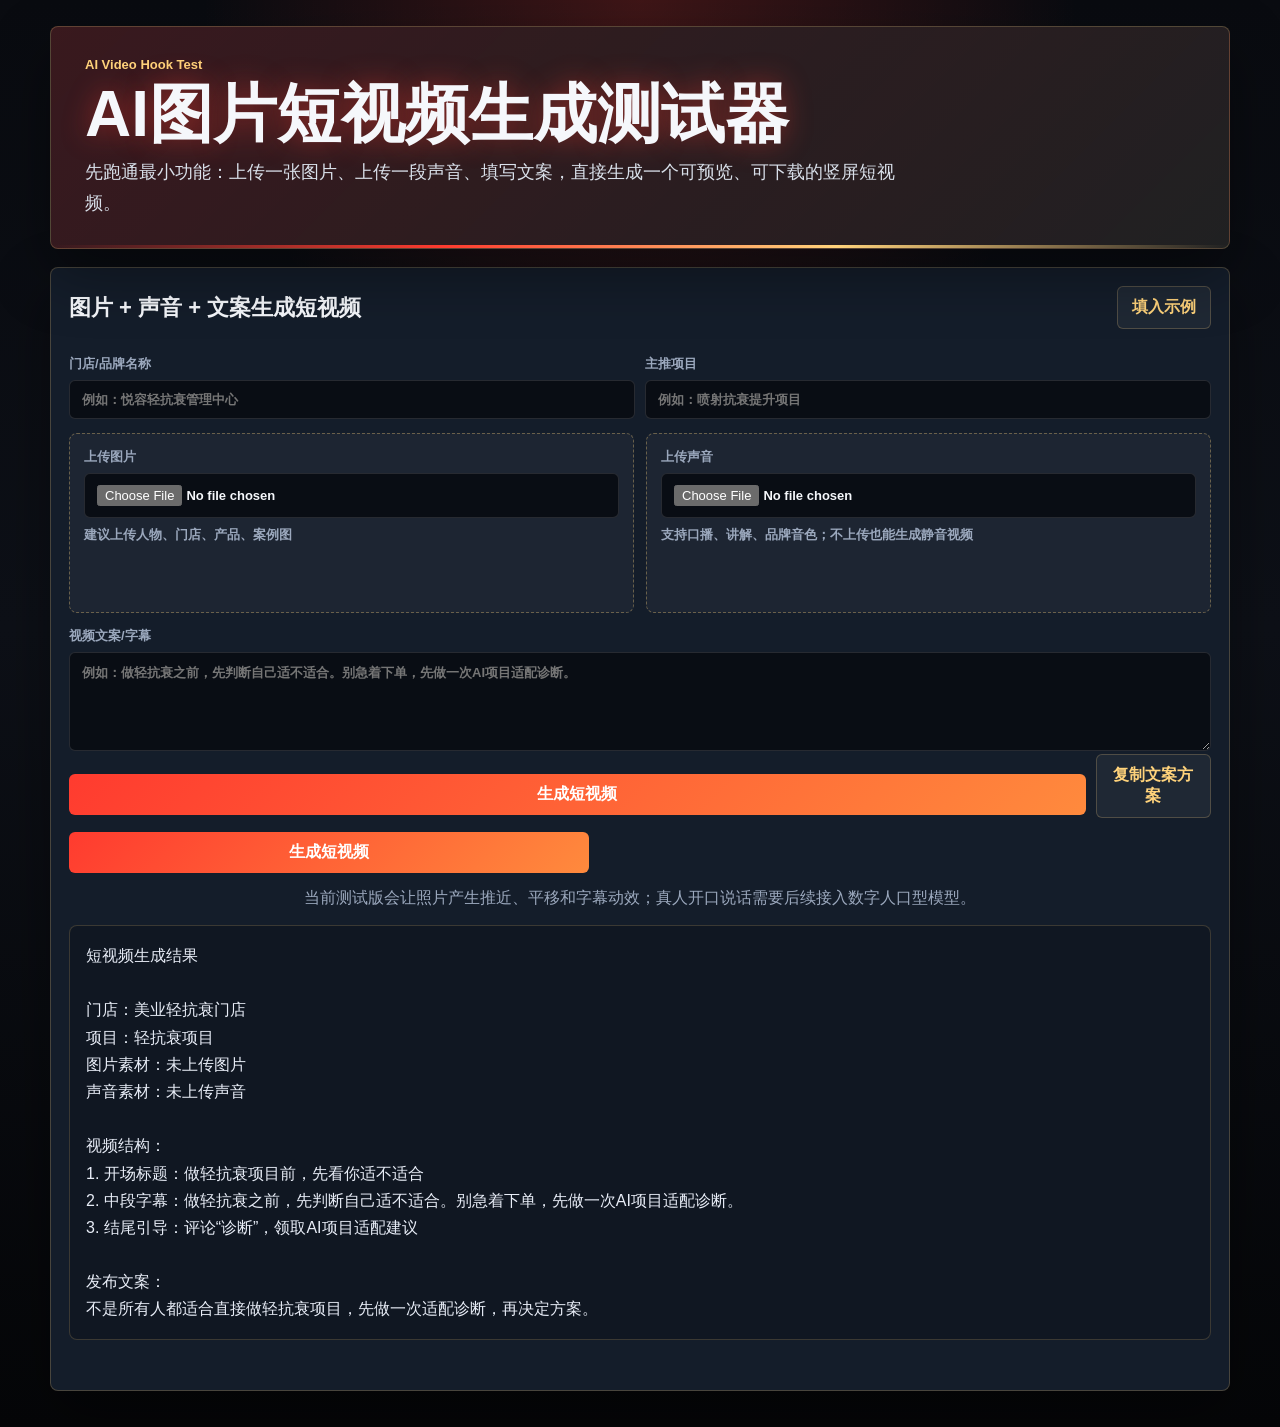
==== commit 8ef8cf63: "Animate photo video frames" ====
--- a/index.html
+++ b/index.html
@@ -56,6 +56,7 @@
 
           <div class="video-maker">
             <button type="button" id="runImageVideoBottom" class="primary make-video-button">生成短视频</button>
+            <p class="hint">当前测试版会让照片产生推近、平移和字幕动效；真人开口说话需要后续接入数字人口型模型。</p>
             <canvas id="imageVideoCanvas" width="720" height="1280"></canvas>
             <video id="generatedImageVideo" controls playsinline></video>
             <a id="downloadImageVideo" class="download-link" download="AI获客短视频.webm">下载生成的视频</a>
--- a/styles.css
+++ b/styles.css
@@ -626,6 +626,14 @@
   max-width: 520px;
 }
 
+.hint {
+  max-width: 720px;
+  margin: 0 auto 12px;
+  color: var(--muted);
+  text-align: center;
+  line-height: 1.6;
+}
+
 #imageVideoCanvas {
   display: none;
 }
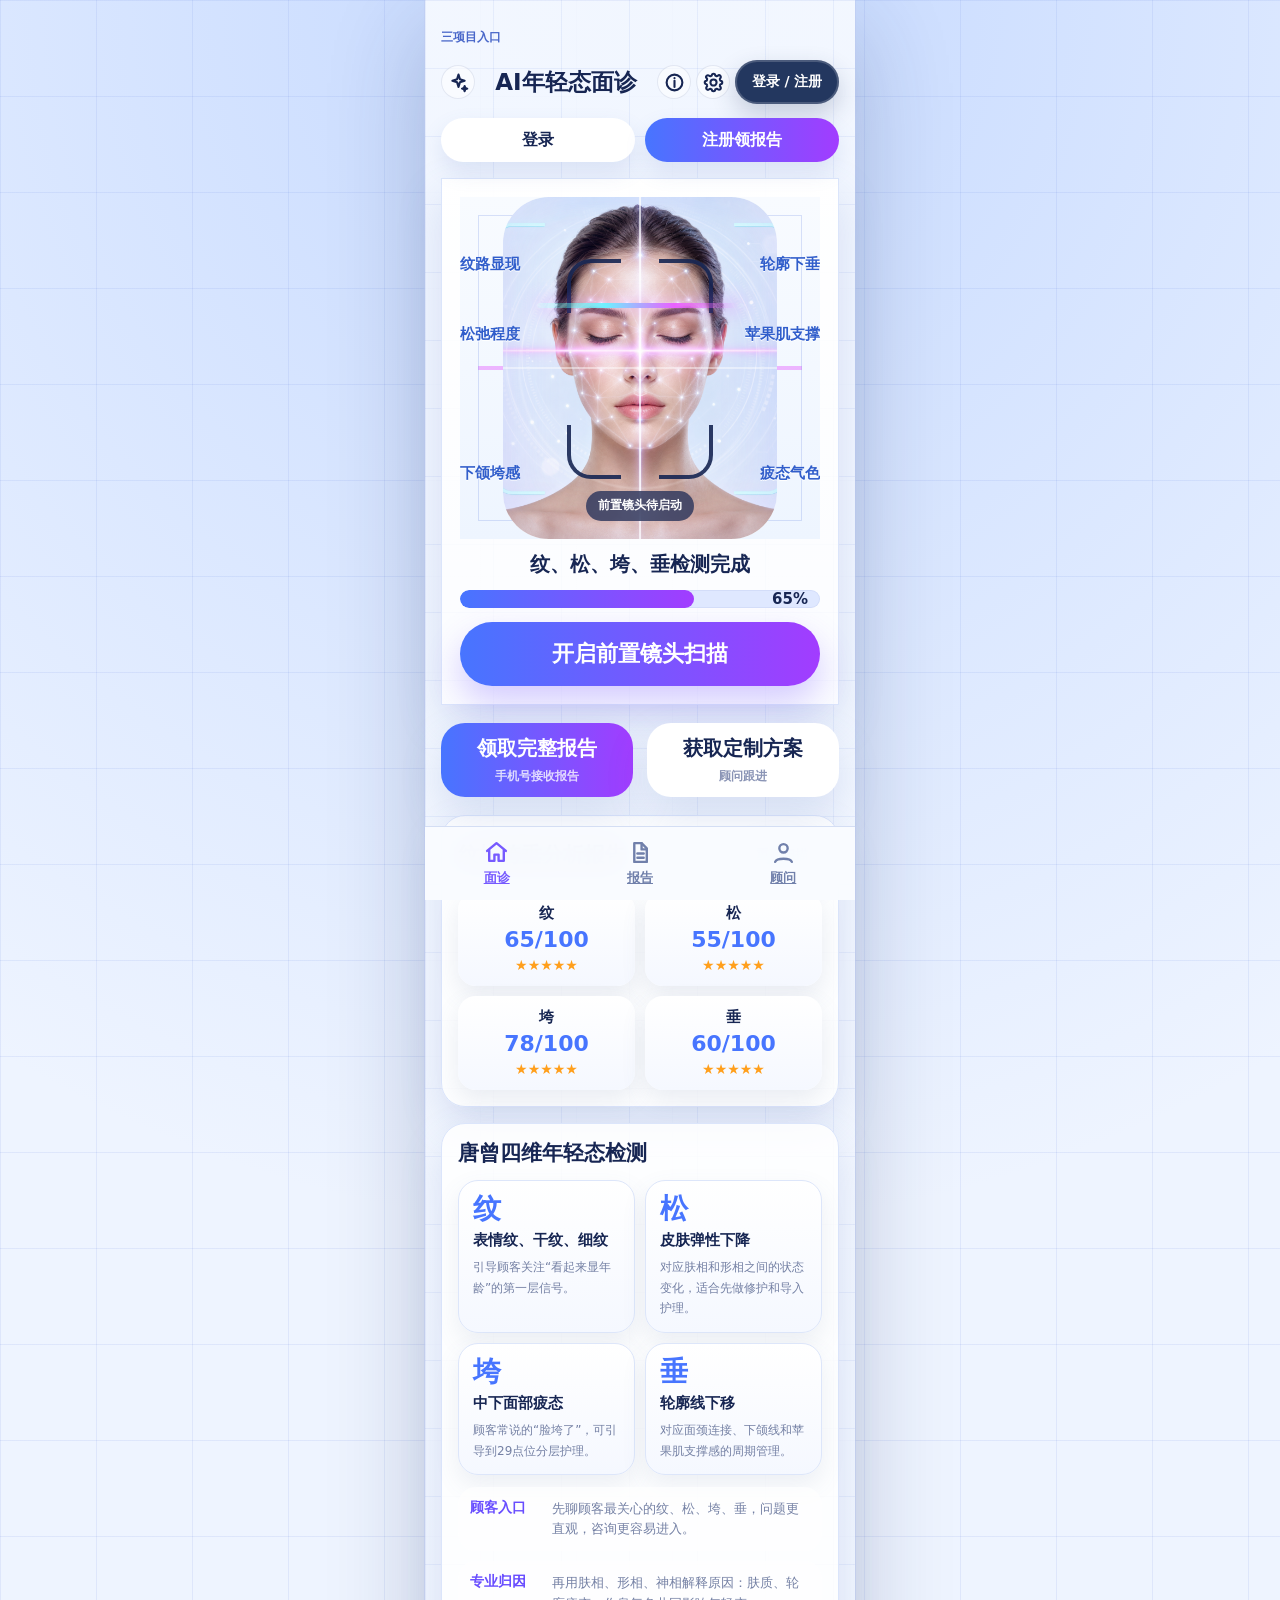
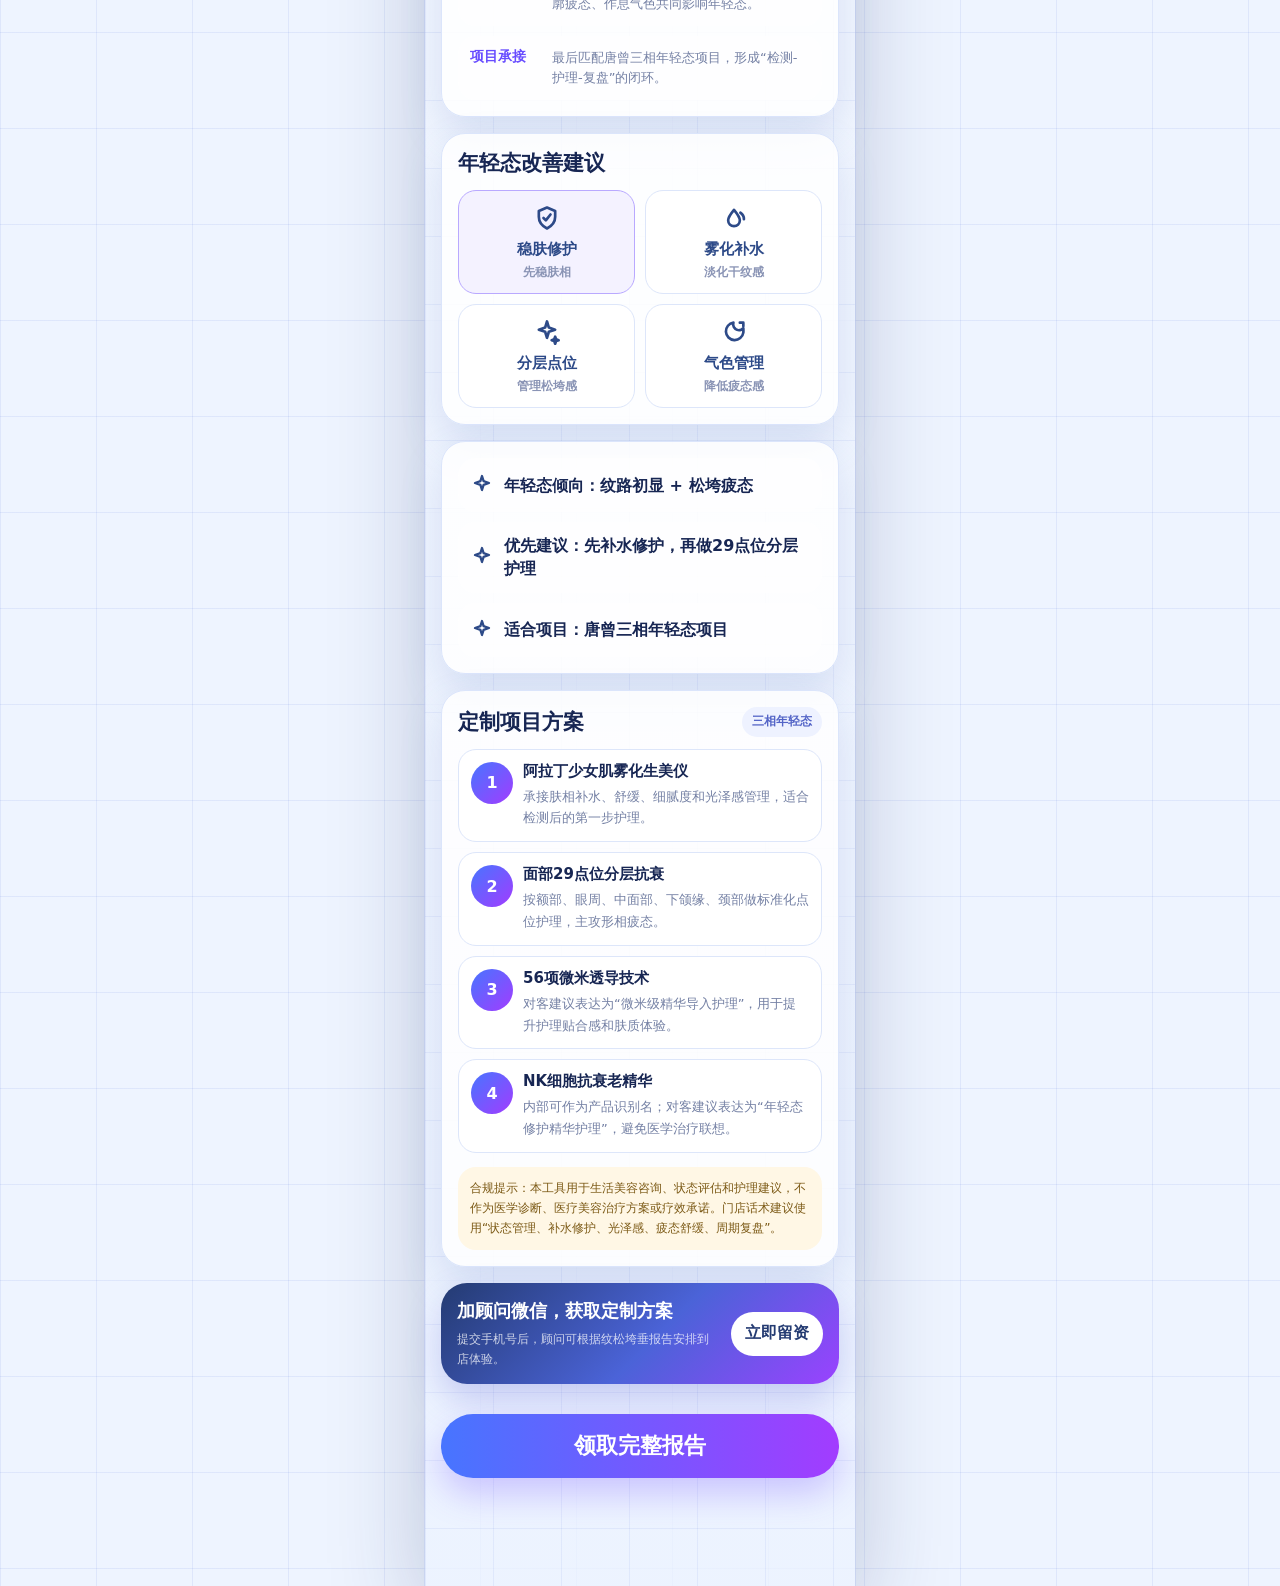
==== commit 92a4f200: "Deploy Tangzeng AI face diagnosis site" ====
--- a/index.html
+++ b/index.html
@@ -1,73 +1,1208 @@
 <!doctype html>
 <html lang="zh-CN">
-  <head>
-    <meta charset="utf-8">
-    <meta name="viewport" content="width=device-width, initial-scale=1, viewport-fit=cover">
-    <title>AI图片短视频生成测试器</title>
-    <link rel="stylesheet" href="styles.css">
-  </head>
-  <body>
-    <main class="app mini-app">
-      <header class="hero mini-hero">
-        <div>
-          <p class="eyebrow">AI Video Hook Test</p>
-          <h1>AI图片短视频生成测试器</h1>
-          <p class="lead">先跑通最小功能：上传一张图片、上传一段声音、填写文案，直接生成一个可预览、可下载的竖屏短视频。</p>
-        </div>
-      </header>
-
-      <section class="mini-layout">
-        <section class="panel tool-panel active">
-          <div class="tool-head">
-            <h2>图片 + 声音 + 文案生成短视频</h2>
-            <button type="button" id="fillDemo" class="ghost">填入示例</button>
-          </div>
-
-          <div class="grid-2">
-            <label>门店/品牌名称
-              <input id="name" placeholder="例如：悦容轻抗衰管理中心">
-            </label>
-            <label>主推项目
-              <input id="product" placeholder="例如：喷射抗衰提升项目">
-            </label>
-          </div>
-
-          <div class="upload-grid">
-            <label class="upload-card">上传图片
-              <input id="imageFile" type="file" accept="image/*">
-              <img id="imagePreview" alt="">
-              <span>建议上传人物、门店、产品、案例图</span>
-            </label>
-            <label class="upload-card">上传声音
-              <input id="imageAudio" type="file" accept="audio/*">
-              <audio id="imageAudioPreview" controls></audio>
-              <span>支持口播、讲解、品牌音色；不上传也能生成静音视频</span>
-            </label>
-          </div>
-
-          <label>视频文案/字幕
-            <textarea id="imageCopy" rows="5" placeholder="例如：做轻抗衰之前，先判断自己适不适合。别急着下单，先做一次AI项目适配诊断。"></textarea>
-          </label>
-
-          <div class="actions">
-            <button type="button" id="runImageVideo" class="primary">生成短视频</button>
-            <button type="button" id="copyResult" class="ghost">复制文案方案</button>
-          </div>
-
-          <div class="video-maker">
-            <button type="button" id="runImageVideoBottom" class="primary make-video-button">生成短视频</button>
-            <p class="hint">当前测试版会让照片产生推近、平移和字幕动效；真人开口说话需要后续接入数字人口型模型。</p>
-            <canvas id="imageVideoCanvas" width="720" height="1280"></canvas>
-            <video id="generatedImageVideo" controls playsinline></video>
-            <a id="downloadImageVideo" class="download-link" download="AI获客短视频.webm">下载生成的视频</a>
-          </div>
-
-          <div id="imageOutput" class="result-box"></div>
-          <p id="toast" class="toast" role="status" aria-live="polite"></p>
-        </section>
-      </section>
-    </main>
-
-    <script src="app.js"></script>
-  </body>
+<head>
+  <meta charset="utf-8">
+  <meta name="viewport" content="width=device-width, initial-scale=1">
+  <title>唐曾-三相年轻态AI面诊工具</title>
+  <style>
+    :root {
+      --ink: #172653;
+      --muted: #7480a4;
+      --blue: #4775ff;
+      --violet: #a23cff;
+      --soft: #edf3ff;
+      --line: #dbe5fb;
+      --card: rgba(255, 255, 255, 0.86);
+      --shadow: 0 18px 42px rgba(83, 111, 190, 0.18);
+      --radius: 24px;
+      font-family: "Microsoft YaHei", "PingFang SC", system-ui, sans-serif;
+      color: var(--ink);
+    }
+
+    * { box-sizing: border-box; }
+
+    html {
+      scroll-behavior: smooth;
+    }
+
+    body {
+      margin: 0;
+      min-height: 100vh;
+      background:
+        linear-gradient(90deg, rgba(106, 133, 224, 0.12) 1px, transparent 1px),
+        linear-gradient(180deg, rgba(106, 133, 224, 0.12) 1px, transparent 1px),
+        radial-gradient(circle at 50% 0%, rgba(167, 197, 255, 0.58), transparent 38%),
+        #eef4ff;
+      background-size: 96px 96px, 96px 96px, auto, auto;
+    }
+
+    button, input, select, textarea {
+      font: inherit;
+    }
+
+    button {
+      border: 0;
+      cursor: pointer;
+    }
+
+    .phone {
+      width: min(100vw, 430px);
+      min-height: 100vh;
+      margin: 0 auto;
+      padding: 22px 16px 108px;
+      position: relative;
+      background:
+        linear-gradient(90deg, rgba(106, 133, 224, 0.1) 1px, transparent 1px),
+        linear-gradient(180deg, rgba(106, 133, 224, 0.1) 1px, transparent 1px),
+        linear-gradient(180deg, rgba(250,252,255,0.84), rgba(236,243,255,0.76));
+      background-size: 68px 68px, 68px 68px, auto;
+      box-shadow: 0 0 0 1px rgba(188, 202, 240, 0.52), 0 30px 90px rgba(29, 47, 98, 0.24);
+    }
+
+    .entry-link {
+      display: inline-flex;
+      align-items: center;
+      min-height: 30px;
+      margin-bottom: 8px;
+      color: #4967c9;
+      font-size: 12px;
+      font-weight: 900;
+      text-decoration: none;
+    }
+
+    .topbar {
+      display: grid;
+      grid-template-columns: 34px minmax(0, 1fr) 32px 32px 104px;
+      align-items: center;
+      gap: 7px;
+      margin-bottom: 20px;
+    }
+
+    .icon-btn {
+      width: 34px;
+      height: 34px;
+      display: grid;
+      place-items: center;
+      border-radius: 50%;
+      color: var(--ink);
+      background: rgba(255, 255, 255, 0.56);
+      box-shadow: inset 0 0 0 1px rgba(62, 86, 150, 0.12);
+    }
+
+    .icon-btn svg {
+      width: 21px;
+      height: 21px;
+      stroke: currentColor;
+      stroke-width: 2.4;
+      fill: none;
+      stroke-linecap: round;
+      stroke-linejoin: round;
+    }
+
+    .title {
+      margin: 0;
+      text-align: center;
+      font-size: 23px;
+      line-height: 1;
+      letter-spacing: 0;
+      white-space: nowrap;
+    }
+
+    .login {
+      min-height: 44px;
+      border-radius: 26px;
+      background: #23375f;
+      color: #fff;
+      box-shadow: inset 0 0 0 2px rgba(255,255,255,0.18), 0 10px 24px rgba(35, 55, 95, 0.22);
+      display: inline-flex;
+      align-items: center;
+      justify-content: center;
+      gap: 8px;
+      font-weight: 800;
+      font-size: 14px;
+      padding: 0 12px;
+    }
+
+    .lead-actions {
+      display: grid;
+      grid-template-columns: 1fr 1fr;
+      gap: 10px;
+      margin: -6px 0 16px;
+    }
+
+    .lead-actions button {
+      min-height: 44px;
+      border-radius: 22px;
+      font-weight: 900;
+      color: var(--ink);
+      background: #fff;
+      box-shadow: 0 10px 22px rgba(83, 111, 190, 0.14);
+    }
+
+    .lead-actions .signup {
+      color: #fff;
+      background: linear-gradient(90deg, var(--blue), var(--violet));
+    }
+
+    .scan-shell {
+      background: linear-gradient(180deg, rgba(255,255,255,0.98), rgba(255,255,255,0.72));
+      border: 1px solid var(--line);
+      box-shadow: var(--shadow);
+      padding: 18px;
+      margin-bottom: 16px;
+    }
+
+    .scan-stage {
+      min-height: 328px;
+      position: relative;
+      display: grid;
+      place-items: center;
+      overflow: hidden;
+      background:
+        radial-gradient(circle at 50% 38%, rgba(180, 89, 255, 0.2), transparent 26%),
+        radial-gradient(circle at 50% 38%, rgba(72, 228, 255, 0.2), transparent 44%),
+        linear-gradient(180deg, #f8fbff, #eef5ff);
+    }
+
+    .scan-stage::before {
+      content: "";
+      position: absolute;
+      inset: 18px;
+      border: 1px solid rgba(117, 145, 228, 0.26);
+      background:
+        linear-gradient(90deg, transparent 49.5%, rgba(151, 93, 255, 0.58) 49.5% 50.5%, transparent 50.5%),
+        linear-gradient(0deg, transparent 49.5%, rgba(229, 108, 255, 0.48) 49.5% 50.5%, transparent 50.5%),
+        radial-gradient(circle, transparent 42%, rgba(151, 93, 255, 0.08) 43%, transparent 44%),
+        radial-gradient(circle, transparent 58%, rgba(71, 117, 255, 0.08) 59%, transparent 60%);
+      pointer-events: none;
+    }
+
+    .scan-label {
+      position: absolute;
+      z-index: 2;
+      color: #315ecb;
+      font-weight: 800;
+      font-size: 15px;
+      text-shadow: 0 1px 0 #fff;
+    }
+
+    .l1 { left: 0; top: 58px; }
+    .l2 { left: 0; top: 128px; }
+    .l3 { left: 0; bottom: 56px; }
+    .r1 { right: 0; top: 58px; }
+    .r2 { right: 0; top: 128px; }
+    .r3 { right: 0; bottom: 56px; }
+
+    .portrait {
+      width: min(76%, 286px);
+      aspect-ratio: 0.8;
+      position: relative;
+      display: grid;
+      place-items: end center;
+      border-radius: 46px;
+      background: #eef5ff url("tangzeng-beauty-face-scan.png") center / cover no-repeat;
+      overflow: hidden;
+      box-shadow: inset 0 0 58px rgba(116, 141, 255, 0.18);
+    }
+
+    .portrait::after {
+      content: "";
+      position: absolute;
+      inset: 0;
+      background:
+        linear-gradient(90deg, transparent 49.7%, rgba(255,255,255,0.64) 49.7% 50.3%, transparent 50.3%),
+        linear-gradient(0deg, transparent 49.7%, rgba(255,255,255,0.44) 49.7% 50.3%, transparent 50.3%),
+        radial-gradient(circle at 50% 50%, transparent 54%, rgba(255,255,255,0.18) 55%, transparent 56%);
+      pointer-events: none;
+      z-index: 2;
+    }
+
+    .camera-feed {
+      position: absolute;
+      inset: 0;
+      width: 100%;
+      height: 100%;
+      object-fit: cover;
+      transform: scaleX(-1);
+      opacity: 0;
+      transition: opacity 260ms ease;
+      z-index: 1;
+      background: #111;
+    }
+
+    .portrait.camera-on .camera-feed {
+      opacity: 1;
+    }
+
+    .camera-status {
+      position: absolute;
+      left: 50%;
+      bottom: 18px;
+      transform: translateX(-50%);
+      z-index: 8;
+      min-height: 30px;
+      display: inline-flex;
+      align-items: center;
+      justify-content: center;
+      padding: 0 12px;
+      border-radius: 15px;
+      background: rgba(23, 38, 83, 0.72);
+      color: #fff;
+      font-size: 12px;
+      font-weight: 900;
+      backdrop-filter: blur(12px);
+    }
+
+    .corner {
+      position: absolute;
+      width: 54px;
+      height: 54px;
+      border-color: #aefaff;
+      z-index: 5;
+      opacity: 0.9;
+    }
+
+    .c1 { left: 64px; top: 62px; border-top: 4px solid; border-left: 4px solid; border-radius: 24px 0 0 0; }
+    .c2 { right: 64px; top: 62px; border-top: 4px solid; border-right: 4px solid; border-radius: 0 24px 0 0; }
+    .c3 { left: 64px; bottom: 60px; border-bottom: 4px solid; border-left: 4px solid; border-radius: 0 0 0 24px; }
+    .c4 { right: 64px; bottom: 60px; border-bottom: 4px solid; border-right: 4px solid; border-radius: 0 0 24px 0; }
+
+    .scan-line {
+      position: absolute;
+      left: 34px;
+      right: 34px;
+      top: 106px;
+      height: 5px;
+      border-radius: 99px;
+      background: linear-gradient(90deg, transparent, #6ef0ff, #ea60ff, transparent);
+      box-shadow: 0 0 18px rgba(225, 83, 255, 0.5);
+      animation: scanMove 2.4s ease-in-out infinite;
+      z-index: 6;
+    }
+
+    .portrait.scanning .scan-line {
+      animation-duration: 1.1s;
+    }
+
+    @keyframes scanMove {
+      0%, 100% { transform: translateY(-22px); opacity: 0.72; }
+      50% { transform: translateY(130px); opacity: 1; }
+    }
+
+    .scan-caption {
+      margin: 12px 0 12px;
+      text-align: center;
+      font-weight: 900;
+      font-size: 20px;
+    }
+
+    .progress {
+      position: relative;
+      height: 18px;
+      border-radius: 999px;
+      background: #dfe8ff;
+      overflow: hidden;
+      box-shadow: inset 0 0 0 1px rgba(65, 96, 175, 0.08);
+    }
+
+    .progress span {
+      display: block;
+      height: 100%;
+      width: 65%;
+      border-radius: inherit;
+      background: linear-gradient(90deg, var(--blue), var(--violet));
+      transition: width 360ms ease;
+    }
+
+    .progress b {
+      position: absolute;
+      right: 12px;
+      top: 50%;
+      transform: translateY(-50%);
+      font-size: 15px;
+    }
+
+    .primary {
+      width: 100%;
+      min-height: 64px;
+      margin-top: 14px;
+      border-radius: 32px;
+      background: linear-gradient(90deg, var(--blue), var(--violet));
+      color: #fff;
+      font-size: 22px;
+      font-weight: 900;
+      box-shadow: 0 16px 34px rgba(111, 75, 255, 0.28);
+    }
+
+    .action-grid {
+      display: grid;
+      grid-template-columns: 1fr 1fr;
+      gap: 14px;
+      margin: 18px 0;
+    }
+
+    .action-card {
+      min-height: 74px;
+      border-radius: var(--radius);
+      background: #fff;
+      box-shadow: var(--shadow);
+      color: var(--ink);
+      font-weight: 900;
+      font-size: 20px;
+      display: grid;
+      place-items: center;
+      text-align: center;
+      padding: 10px;
+      line-height: 1.25;
+    }
+
+    .action-card small {
+      display: block;
+      margin-top: 3px;
+      color: #8a94b5;
+      font-size: 12px;
+      font-weight: 800;
+    }
+
+    .action-card.hot {
+      background: linear-gradient(90deg, var(--blue), var(--violet));
+      color: #fff;
+    }
+
+    .action-card.hot small {
+      color: rgba(255,255,255,0.78);
+    }
+
+    .section {
+      background: var(--card);
+      border: 1px solid var(--line);
+      border-radius: var(--radius);
+      box-shadow: var(--shadow);
+      padding: 16px;
+      margin-bottom: 16px;
+    }
+
+    .section h2 {
+      margin: 0 0 14px;
+      font-size: 21px;
+      line-height: 1.25;
+    }
+
+    .section-head {
+      display: flex;
+      align-items: center;
+      justify-content: space-between;
+      gap: 10px;
+      margin-bottom: 14px;
+    }
+
+    .section-head h2 {
+      margin: 0;
+    }
+
+    .rescan {
+      min-height: 46px;
+      padding: 0 14px;
+      border-radius: 23px;
+      background: #fff;
+      color: #4775ff;
+      box-shadow: 0 12px 26px rgba(77, 108, 201, 0.16);
+      font-size: 13px;
+      font-weight: 900;
+      white-space: nowrap;
+    }
+
+    .metric-grid {
+      display: grid;
+      grid-template-columns: repeat(2, minmax(0, 1fr));
+      gap: 10px;
+    }
+
+    .metric {
+      min-height: 94px;
+      border-radius: 18px;
+      background: linear-gradient(180deg, #fff, #f5f8ff);
+      box-shadow: 0 10px 24px rgba(87, 105, 150, 0.12);
+      display: grid;
+      place-items: center;
+      text-align: center;
+      padding: 12px;
+    }
+
+    .metric b {
+      display: block;
+      font-size: 15px;
+    }
+
+    .metric strong {
+      display: block;
+      margin: 5px 0;
+      color: var(--blue);
+      font-size: 22px;
+      line-height: 1;
+    }
+
+    .stars {
+      color: #ff9f1c;
+      font-size: 14px;
+      letter-spacing: 0;
+    }
+
+    .suggest-grid {
+      display: grid;
+      grid-template-columns: repeat(2, minmax(0, 1fr));
+      gap: 10px;
+    }
+
+    .suggest {
+      min-height: 104px;
+      border-radius: 18px;
+      background: #fff;
+      border: 1px solid #dde6fa;
+      display: grid;
+      place-items: center;
+      text-align: center;
+      padding: 12px 8px;
+    }
+
+    .suggest.active {
+      border-color: #b9a9ff;
+      background: #f4f2ff;
+    }
+
+    .suggest svg {
+      width: 28px;
+      height: 28px;
+      stroke: #2d4a88;
+      fill: none;
+      stroke-width: 2.3;
+      stroke-linecap: round;
+      stroke-linejoin: round;
+      margin-bottom: 8px;
+    }
+
+    .suggest b {
+      display: block;
+      font-size: 15px;
+      color: #2d4a88;
+    }
+
+    .suggest span {
+      display: block;
+      margin-top: 4px;
+      color: #8a94b5;
+      font-size: 12px;
+      font-weight: 800;
+    }
+
+    .summary-list {
+      display: grid;
+      gap: 10px;
+    }
+
+    .summary-item {
+      min-height: 54px;
+      display: flex;
+      align-items: center;
+      gap: 10px;
+      border-radius: 18px;
+      background: rgba(255,255,255,0.72);
+      padding: 12px;
+      font-size: 16px;
+      font-weight: 900;
+      line-height: 1.45;
+    }
+
+    .summary-item svg {
+      width: 24px;
+      height: 24px;
+      flex: 0 0 auto;
+      stroke: #2d4a88;
+      fill: none;
+      stroke-width: 2.3;
+      stroke-linecap: round;
+      stroke-linejoin: round;
+    }
+
+    .feature-grid {
+      display: grid;
+      grid-template-columns: repeat(2, minmax(0, 1fr));
+      gap: 10px;
+    }
+
+    .feature-card {
+      min-height: 112px;
+      border-radius: 20px;
+      background: linear-gradient(180deg, #ffffff, #f5f8ff);
+      border: 1px solid #dde6fa;
+      padding: 14px;
+      box-shadow: 0 10px 24px rgba(87, 105, 150, 0.1);
+    }
+
+    .feature-card strong {
+      display: block;
+      color: #4775ff;
+      font-size: 28px;
+      line-height: 1;
+      margin-bottom: 8px;
+    }
+
+    .feature-card b {
+      display: block;
+      font-size: 15px;
+      margin-bottom: 6px;
+    }
+
+    .feature-card span {
+      color: var(--muted);
+      font-size: 12px;
+      line-height: 1.55;
+    }
+
+    .logic-line {
+      display: grid;
+      gap: 10px;
+      margin-top: 12px;
+    }
+
+    .logic-item {
+      display: grid;
+      grid-template-columns: 72px 1fr;
+      gap: 10px;
+      align-items: start;
+      border-radius: 18px;
+      background: rgba(255,255,255,0.7);
+      padding: 12px;
+    }
+
+    .logic-item b {
+      color: #684dff;
+      font-size: 14px;
+    }
+
+    .logic-item span {
+      color: var(--muted);
+      font-size: 13px;
+      line-height: 1.55;
+    }
+
+    .project-title {
+      display: flex;
+      align-items: center;
+      justify-content: space-between;
+      gap: 10px;
+      margin-bottom: 12px;
+    }
+
+    .project-title h2 {
+      margin: 0;
+    }
+
+    .badge {
+      min-height: 30px;
+      padding: 0 10px;
+      display: inline-flex;
+      align-items: center;
+      border-radius: 15px;
+      background: #eef2ff;
+      color: #5465c7;
+      font-size: 12px;
+      font-weight: 900;
+      white-space: nowrap;
+    }
+
+    .project-steps {
+      display: grid;
+      gap: 10px;
+    }
+
+    .project-step {
+      display: grid;
+      grid-template-columns: 42px 1fr;
+      gap: 10px;
+      align-items: start;
+      border-radius: 18px;
+      background: #fff;
+      border: 1px solid #dde6fa;
+      padding: 12px;
+    }
+
+    .project-step strong {
+      width: 42px;
+      height: 42px;
+      border-radius: 50%;
+      display: grid;
+      place-items: center;
+      background: linear-gradient(135deg, var(--blue), var(--violet));
+      color: #fff;
+    }
+
+    .project-step b {
+      display: block;
+      font-size: 15px;
+      margin-bottom: 5px;
+    }
+
+    .project-step span {
+      color: var(--muted);
+      font-size: 13px;
+      line-height: 1.6;
+    }
+
+    .note {
+      margin: 14px 0 0;
+      border-radius: 18px;
+      background: #fff7e5;
+      color: #7c5a16;
+      padding: 12px;
+      font-size: 12px;
+      line-height: 1.65;
+    }
+
+    .advisor-card {
+      min-height: 88px;
+      border-radius: 26px;
+      background: linear-gradient(135deg, #243b72, #4b63d8 54%, #9a42ff);
+      color: #fff;
+      box-shadow: 0 16px 34px rgba(81, 84, 207, 0.26);
+      display: grid;
+      grid-template-columns: 1fr auto;
+      align-items: center;
+      gap: 12px;
+      padding: 16px;
+      margin-bottom: 16px;
+    }
+
+    .advisor-card b {
+      display: block;
+      font-size: 18px;
+      margin-bottom: 5px;
+    }
+
+    .advisor-card span {
+      color: rgba(255,255,255,0.76);
+      font-size: 12px;
+      line-height: 1.5;
+    }
+
+    .advisor-card button {
+      min-height: 44px;
+      border-radius: 22px;
+      background: #fff;
+      color: #243b72;
+      padding: 0 14px;
+      font-weight: 900;
+      white-space: nowrap;
+    }
+
+    .modal {
+      position: fixed;
+      inset: 0;
+      z-index: 40;
+      display: none;
+      place-items: end center;
+      background: rgba(12, 22, 50, 0.38);
+      padding: 16px;
+    }
+
+    .modal.open {
+      display: grid;
+    }
+
+    .modal-card {
+      width: min(100%, 398px);
+      border-radius: 28px;
+      background: rgba(255, 255, 255, 0.98);
+      box-shadow: 0 24px 80px rgba(20, 35, 80, 0.32);
+      padding: 18px;
+    }
+
+    .modal-card h2 {
+      margin: 0 0 6px;
+      font-size: 22px;
+    }
+
+    .modal-card p {
+      margin: 0 0 14px;
+      color: var(--muted);
+      font-size: 13px;
+      line-height: 1.6;
+    }
+
+    .lead-form {
+      display: grid;
+      gap: 10px;
+    }
+
+    .lead-form input,
+    .lead-form select {
+      width: 100%;
+      min-height: 48px;
+      border: 1px solid #d8e2f8;
+      border-radius: 18px;
+      background: #f9fbff;
+      color: var(--ink);
+      padding: 0 14px;
+      outline: none;
+    }
+
+    .lead-form input:focus,
+    .lead-form select:focus {
+      border-color: #8a71ff;
+      box-shadow: 0 0 0 4px rgba(138, 113, 255, 0.12);
+    }
+
+    .modal-actions {
+      display: grid;
+      grid-template-columns: 1fr 1fr;
+      gap: 10px;
+      margin-top: 12px;
+    }
+
+    .modal-actions button {
+      min-height: 48px;
+      border-radius: 24px;
+      font-weight: 900;
+    }
+
+    .modal-actions .submit {
+      background: linear-gradient(90deg, var(--blue), var(--violet));
+      color: #fff;
+    }
+
+    .modal-actions .close {
+      background: #eef3ff;
+      color: #53628e;
+    }
+
+    .bottom-nav {
+      position: fixed;
+      left: 50%;
+      bottom: 0;
+      transform: translateX(-50%);
+      width: min(100vw, 430px);
+      min-height: 74px;
+      display: grid;
+      grid-template-columns: repeat(3, 1fr);
+      border-top: 1px solid #d4def4;
+      background: rgba(249, 251, 255, 0.96);
+      backdrop-filter: blur(18px);
+      z-index: 20;
+    }
+
+    .nav-item {
+      display: grid;
+      place-items: center;
+      align-content: center;
+      gap: 4px;
+      color: #7180ab;
+      font-size: 13px;
+      font-weight: 900;
+    }
+
+    .nav-item.active {
+      color: #765aff;
+    }
+
+    .nav-item svg {
+      width: 25px;
+      height: 25px;
+      stroke: currentColor;
+      fill: none;
+      stroke-width: 2.3;
+      stroke-linecap: round;
+      stroke-linejoin: round;
+    }
+
+    @media (max-width: 374px) {
+      .phone { padding-left: 10px; padding-right: 10px; }
+      .title { font-size: 20px; }
+      .topbar { grid-template-columns: 30px minmax(0,1fr) 30px 30px 90px; gap: 5px; }
+      .icon-btn { width: 30px; height: 30px; }
+      .login { font-size: 12px; padding: 0 8px; min-height: 40px; }
+      .scan-label { font-size: 13px; }
+      .primary { font-size: 19px; }
+      .action-card { font-size: 17px; }
+      .feature-grid { grid-template-columns: 1fr; }
+    }
+  </style>
+</head>
+<body>
+  <main class="phone">
+    <a class="entry-link" href="#plan">三项目入口</a>
+    <header class="topbar">
+      <button class="icon-btn" type="button" aria-label="智能面诊">
+        <svg viewBox="0 0 24 24"><path d="M12 3l1.6 5.2L19 10l-5.4 1.8L12 17l-1.6-5.2L5 10l5.4-1.8L12 3z"></path><path d="M19 16l.8 2.2L22 19l-2.2.8L19 22l-.8-2.2L16 19l2.2-.8L19 16z"></path></svg>
+      </button>
+      <h1 class="title">AI年轻态面诊</h1>
+      <button class="icon-btn" type="button" aria-label="说明">
+        <svg viewBox="0 0 24 24"><circle cx="12" cy="12" r="9"></circle><path d="M12 10v7"></path><path d="M12 7h.01"></path></svg>
+      </button>
+      <button class="icon-btn" type="button" aria-label="设置">
+        <svg viewBox="0 0 24 24"><path d="M12 15.5a3.5 3.5 0 1 0 0-7 3.5 3.5 0 0 0 0 7z"></path><path d="M19.4 15a1.7 1.7 0 0 0 .34 1.88l.06.06a2 2 0 1 1-2.83 2.83l-.06-.06A1.7 1.7 0 0 0 15 19.4a1.7 1.7 0 0 0-1 .6V20a2 2 0 1 1-4 0v-.1a1.7 1.7 0 0 0-1-.5 1.7 1.7 0 0 0-1.88.34l-.06.06a2 2 0 1 1-2.83-2.83l.06-.06A1.7 1.7 0 0 0 4.6 15a1.7 1.7 0 0 0-.6-1H4a2 2 0 1 1 0-4h.1a1.7 1.7 0 0 0 .5-1 1.7 1.7 0 0 0-.34-1.88l-.06-.06a2 2 0 1 1 2.83-2.83l.06.06A1.7 1.7 0 0 0 9 4.6a1.7 1.7 0 0 0 1-.6V4a2 2 0 1 1 4 0v.1a1.7 1.7 0 0 0 1 .5 1.7 1.7 0 0 0 1.88-.34l.06-.06a2 2 0 1 1 2.83 2.83l-.06.06A1.7 1.7 0 0 0 19.4 9c.18.34.4.67.6 1H20a2 2 0 1 1 0 4h-.1c-.2.33-.42.66-.5 1z"></path></svg>
+      </button>
+      <button class="login" id="loginBtn" type="button">登录 / 注册</button>
+    </header>
+
+    <div class="lead-actions">
+      <button type="button" id="quickLoginBtn">登录</button>
+      <button class="signup" type="button" id="quickSignupBtn">注册领报告</button>
+    </div>
+
+    <section class="scan-shell" id="scan">
+      <div class="scan-stage">
+        <span class="scan-label l1">纹路显现</span>
+        <span class="scan-label l2">松弛程度</span>
+        <span class="scan-label l3">下颌垮感</span>
+        <span class="scan-label r1">轮廓下垂</span>
+        <span class="scan-label r2">苹果肌支撑</span>
+        <span class="scan-label r3">疲态气色</span>
+        <div class="portrait" id="portrait">
+          <video class="camera-feed" id="cameraFeed" autoplay muted playsinline></video>
+          <i class="corner c1"></i>
+          <i class="corner c2"></i>
+          <i class="corner c3"></i>
+          <i class="corner c4"></i>
+          <div class="scan-line"></div>
+          <span class="camera-status" id="cameraStatus">前置镜头待启动</span>
+        </div>
+      </div>
+      <p class="scan-caption" id="scanCaption">纹、松、垮、垂检测完成</p>
+      <div class="progress">
+        <span id="progressFill"></span>
+        <b id="progressText">65%</b>
+      </div>
+      <button class="primary" id="scanBtn" type="button">开启前置镜头扫描</button>
+    </section>
+
+    <div class="action-grid">
+      <button class="action-card hot" id="reportBtn" type="button">领取完整报告<small>手机号接收报告</small></button>
+      <button class="action-card" id="planBtn" type="button">获取定制方案<small>顾问跟进</small></button>
+    </div>
+
+    <section class="section" id="report">
+      <div class="section-head">
+        <h2>纹松垮垂分析报告</h2>
+        <button class="rescan" id="rescanTop" type="button">重新扫描</button>
+      </div>
+      <div class="metric-grid">
+        <div class="metric"><b>纹</b><strong id="fineScore">65/100</strong><span class="stars">★★★★★</span></div>
+        <div class="metric"><b>松</b><strong id="toneScore">55/100</strong><span class="stars">★★★★★</span></div>
+        <div class="metric"><b>垮</b><strong id="acneScore">78/100</strong><span class="stars">★★★★★</span></div>
+        <div class="metric"><b>垂</b><strong id="poreScore">60/100</strong><span class="stars">★★★★★</span></div>
+      </div>
+    </section>
+
+    <section class="section">
+      <h2>唐曾四维年轻态检测</h2>
+      <div class="feature-grid">
+        <div class="feature-card">
+          <strong>纹</strong>
+          <b>表情纹、干纹、细纹</b>
+          <span>引导顾客关注“看起来显年龄”的第一层信号。</span>
+        </div>
+        <div class="feature-card">
+          <strong>松</strong>
+          <b>皮肤弹性下降</b>
+          <span>对应肤相和形相之间的状态变化，适合先做修护和导入护理。</span>
+        </div>
+        <div class="feature-card">
+          <strong>垮</strong>
+          <b>中下面部疲态</b>
+          <span>顾客常说的“脸垮了”，可引导到29点位分层护理。</span>
+        </div>
+        <div class="feature-card">
+          <strong>垂</strong>
+          <b>轮廓线下移</b>
+          <span>对应面颈连接、下颌线和苹果肌支撑感的周期管理。</span>
+        </div>
+      </div>
+      <div class="logic-line">
+        <div class="logic-item"><b>顾客入口</b><span>先聊顾客最关心的纹、松、垮、垂，问题更直观，咨询更容易进入。</span></div>
+        <div class="logic-item"><b>专业归因</b><span>再用肤相、形相、神相解释原因：肤质、轮廓疲态、作息气色共同影响年轻态。</span></div>
+        <div class="logic-item"><b>项目承接</b><span>最后匹配唐曾三相年轻态项目，形成“检测-护理-复盘”的闭环。</span></div>
+      </div>
+    </section>
+
+    <section class="section">
+      <h2>年轻态改善建议</h2>
+      <div class="suggest-grid">
+        <div class="suggest active">
+          <svg viewBox="0 0 24 24"><path d="M12 3l7 3v5c0 5-3.2 8.1-7 10-3.8-1.9-7-5-7-10V6l7-3z"></path><path d="M9 12l2 2 4-5"></path></svg>
+          <b>稳肤修护</b><span>先稳肤相</span>
+        </div>
+        <div class="suggest">
+          <svg viewBox="0 0 24 24"><path d="M7 14c0 3 2.2 5 5 5s5-2 5-5c0-3-5-9-5-9s-5 6-5 9z"></path><path d="M17.5 7.5c1.8 1.1 3 3.2 3 5.5"></path></svg>
+          <b>雾化补水</b><span>淡化干纹感</span>
+        </div>
+        <div class="suggest">
+          <svg viewBox="0 0 24 24"><path d="M12 3l1.6 5.2L19 10l-5.4 1.8L12 17l-1.6-5.2L5 10l5.4-1.8L12 3z"></path><path d="M19 16l.8 2.2L22 19l-2.2.8L19 22l-.8-2.2L16 19l2.2-.8L19 16z"></path></svg>
+          <b>分层点位</b><span>管理松垮感</span>
+        </div>
+        <div class="suggest">
+          <svg viewBox="0 0 24 24"><path d="M20 12.5A7.5 7.5 0 1 1 11.5 4c-.4 1.2-.3 2.6.4 3.8a5 5 0 0 0 6.3 2.2c.7-.3 1.3-.7 1.8-1.2.1 1.3.1 2.5 0 3.7z"></path><path d="M17 4h3v3"></path></svg>
+          <b>气色管理</b><span>降低疲态感</span>
+        </div>
+      </div>
+    </section>
+
+    <section class="section">
+      <div class="summary-list">
+        <div class="summary-item">
+          <svg viewBox="0 0 24 24"><path d="M12 3l1.6 5.2L19 10l-5.4 1.8L12 17l-1.6-5.2L5 10l5.4-1.8L12 3z"></path></svg>
+          <span id="skinType">年轻态倾向：纹路初显 + 松垮疲态</span>
+        </div>
+        <div class="summary-item">
+          <svg viewBox="0 0 24 24"><path d="M12 3l1.6 5.2L19 10l-5.4 1.8L12 17l-1.6-5.2L5 10l5.4-1.8L12 3z"></path></svg>
+          <span id="priority">优先建议：先补水修护，再做29点位分层护理</span>
+        </div>
+        <div class="summary-item">
+          <svg viewBox="0 0 24 24"><path d="M12 3l1.6 5.2L19 10l-5.4 1.8L12 17l-1.6-5.2L5 10l5.4-1.8L12 3z"></path></svg>
+          <span id="projectFit">适合项目：唐曾三相年轻态项目</span>
+        </div>
+      </div>
+    </section>
+
+    <section class="section" id="plan">
+      <div class="project-title">
+        <h2>定制项目方案</h2>
+        <span class="badge">三相年轻态</span>
+      </div>
+      <div class="project-steps">
+        <div class="project-step">
+          <strong>1</strong>
+          <div><b>阿拉丁少女肌雾化生美仪</b><span>承接肤相补水、舒缓、细腻度和光泽感管理，适合检测后的第一步护理。</span></div>
+        </div>
+        <div class="project-step">
+          <strong>2</strong>
+          <div><b>面部29点位分层抗衰</b><span>按额部、眼周、中面部、下颌缘、颈部做标准化点位护理，主攻形相疲态。</span></div>
+        </div>
+        <div class="project-step">
+          <strong>3</strong>
+          <div><b>56项微米透导技术</b><span>对客建议表达为“微米级精华导入护理”，用于提升护理贴合感和肤质体验。</span></div>
+        </div>
+        <div class="project-step">
+          <strong>4</strong>
+          <div><b>NK细胞抗衰老精华</b><span>内部可作为产品识别名；对客建议表达为“年轻态修护精华护理”，避免医学治疗联想。</span></div>
+        </div>
+      </div>
+      <p class="note">合规提示：本工具用于生活美容咨询、状态评估和护理建议，不作为医学诊断、医疗美容治疗方案或疗效承诺。门店话术建议使用“状态管理、补水修护、光泽感、疲态舒缓、周期复盘”。</p>
+    </section>
+
+    <section class="advisor-card">
+      <div>
+        <b>加顾问微信，获取定制方案</b>
+        <span>提交手机号后，顾问可根据纹松垮垂报告安排到店体验。</span>
+      </div>
+      <button id="advisorBtn" type="button">立即留资</button>
+    </section>
+
+    <button class="primary" id="bottomReportBtn" type="button">领取完整报告</button>
+  </main>
+
+  <div class="modal" id="leadModal" role="dialog" aria-modal="true" aria-labelledby="leadTitle">
+    <div class="modal-card">
+      <h2 id="leadTitle">登录 / 注册领取报告</h2>
+      <p>填写联系方式后，可保存本次纹松垮垂检测报告，并由顾问生成唐曾三相年轻态项目方案。</p>
+      <form class="lead-form" id="leadForm">
+        <input id="leadName" name="name" placeholder="姓名 / 昵称" autocomplete="name">
+        <input id="leadPhone" name="phone" placeholder="手机号" inputmode="tel" autocomplete="tel" required>
+        <select id="leadConcern" name="concern">
+          <option>最关注：纹路明显</option>
+          <option>最关注：皮肤松弛</option>
+          <option>最关注：脸垮疲态</option>
+          <option>最关注：轮廓下垂</option>
+        </select>
+        <div class="modal-actions">
+          <button class="close" id="closeLead" type="button">稍后再说</button>
+          <button class="submit" type="submit">提交领取</button>
+        </div>
+      </form>
+    </div>
+  </div>
+
+  <nav class="bottom-nav">
+    <a class="nav-item active" href="#scan" aria-label="面诊">
+      <svg viewBox="0 0 24 24"><path d="M3 10.5L12 3l9 7.5"></path><path d="M5 10v10h5v-6h4v6h5V10"></path></svg>
+      <span>面诊</span>
+    </a>
+    <a class="nav-item" href="#report" aria-label="报告">
+      <svg viewBox="0 0 24 24"><path d="M7 3h7l5 5v13H7z"></path><path d="M14 3v6h5"></path><path d="M10 13h6"></path><path d="M10 17h6"></path></svg>
+      <span>报告</span>
+    </a>
+    <a class="nav-item" href="#plan" aria-label="顾问">
+      <svg viewBox="0 0 24 24"><path d="M12 12a4 4 0 1 0 0-8 4 4 0 0 0 0 8z"></path><path d="M4 21c1.5-4 14.5-4 16 0"></path></svg>
+      <span>顾问</span>
+    </a>
+  </nav>
+
+  <script>
+    const scans = [
+      {
+        progress: 65,
+        caption: "纹、松、垮、垂检测完成",
+        fine: 65,
+        tone: 55,
+        acne: 78,
+        pore: 60,
+        skinType: "年轻态倾向：纹路初显 + 松垮疲态",
+        priority: "优先建议：先补水修护，再做29点位分层护理",
+        fit: "适合项目：唐曾三相年轻态项目"
+      },
+      {
+        progress: 82,
+        caption: "三相归因复核完成",
+        fine: 71,
+        tone: 68,
+        acne: 84,
+        pore: 73,
+        skinType: "年轻态倾向：中面部垮感 + 下颌线模糊",
+        priority: "优先建议：阿拉丁雾化 + 29点位分层护理",
+        fit: "适合项目：三相年轻态4周管理"
+      },
+      {
+        progress: 93,
+        caption: "定制方案生成完成",
+        fine: 78,
+        tone: 74,
+        acne: 88,
+        pore: 76,
+        skinType: "年轻态倾向：纹松垮垂综合管理型",
+        priority: "优先建议：56项微米透导 + 年轻态修护精华",
+        fit: "适合项目：唐曾三相年轻态项目升级版"
+      }
+    ];
+
+    let scanIndex = 0;
+    let cameraStream = null;
+    let scanTimer = null;
+    let isScanning = false;
+
+    const scanBtn = document.getElementById("scanBtn");
+    const portrait = document.getElementById("portrait");
+    const cameraFeed = document.getElementById("cameraFeed");
+    const cameraStatus = document.getElementById("cameraStatus");
+    const leadModal = document.getElementById("leadModal");
+
+    function setScan(data) {
+      document.getElementById("progressFill").style.width = `${data.progress}%`;
+      document.getElementById("progressText").textContent = `${data.progress}%`;
+      document.getElementById("scanCaption").textContent = data.caption;
+      document.getElementById("fineScore").textContent = `${data.fine}/100`;
+      document.getElementById("toneScore").textContent = `${data.tone}/100`;
+      document.getElementById("acneScore").textContent = `${data.acne}/100`;
+      document.getElementById("poreScore").textContent = `${data.pore}/100`;
+      document.getElementById("skinType").textContent = data.skinType;
+      document.getElementById("priority").textContent = data.priority;
+      document.getElementById("projectFit").textContent = data.fit;
+    }
+
+    function nextScan() {
+      scanIndex = (scanIndex + 1) % scans.length;
+      setScan(scans[scanIndex]);
+    }
+
+    function openLeadModal() {
+      leadModal.classList.add("open");
+      setTimeout(() => document.getElementById("leadPhone").focus(), 80);
+    }
+
+    function closeLeadModal() {
+      leadModal.classList.remove("open");
+    }
+
+    async function startCamera() {
+      if (!navigator.mediaDevices || !navigator.mediaDevices.getUserMedia) {
+        cameraStatus.textContent = "当前浏览器不支持摄像头";
+        return false;
+      }
+
+      try {
+        cameraStream = await navigator.mediaDevices.getUserMedia({
+          video: { facingMode: "user", width: { ideal: 720 }, height: { ideal: 960 } },
+          audio: false
+        });
+        cameraFeed.srcObject = cameraStream;
+        portrait.classList.add("camera-on");
+        cameraStatus.textContent = "前置镜头已开启";
+        return true;
+      } catch (error) {
+        cameraStatus.textContent = "未授权摄像头，已使用示意扫描";
+        return false;
+      }
+    }
+
+    function stopCamera() {
+      if (cameraStream) {
+        cameraStream.getTracks().forEach((track) => track.stop());
+        cameraStream = null;
+      }
+      cameraFeed.srcObject = null;
+      portrait.classList.remove("camera-on");
+    }
+
+    async function runScan() {
+      if (isScanning) return;
+      isScanning = true;
+      scanBtn.disabled = true;
+      portrait.classList.add("scanning");
+      document.getElementById("progressFill").style.width = "0%";
+      document.getElementById("progressText").textContent = "0%";
+      document.getElementById("scanCaption").textContent = "请正对前置镜头，保持10秒";
+      scanBtn.textContent = "正在启动前置镜头...";
+
+      await startCamera();
+
+      let remaining = 10;
+      scanBtn.textContent = `扫描中 ${remaining}s`;
+      cameraStatus.textContent = "扫描中，请保持面部在框内";
+
+      scanTimer = window.setInterval(() => {
+        remaining -= 1;
+        const progress = Math.min(100, Math.round(((10 - remaining) / 10) * 100));
+        document.getElementById("progressFill").style.width = `${progress}%`;
+        document.getElementById("progressText").textContent = `${progress}%`;
+        scanBtn.textContent = remaining > 0 ? `扫描中 ${remaining}s` : "生成报告中...";
+
+        if (remaining <= 0) {
+          window.clearInterval(scanTimer);
+          scanTimer = null;
+          stopCamera();
+          nextScan();
+          document.getElementById("progressFill").style.width = "100%";
+          document.getElementById("progressText").textContent = "100%";
+          document.getElementById("scanCaption").textContent = "纹、松、垮、垂检测完成";
+          cameraStatus.textContent = "扫描完成，可领取报告";
+          scanBtn.textContent = "重新扫描10秒";
+          scanBtn.disabled = false;
+          portrait.classList.remove("scanning");
+          isScanning = false;
+          document.getElementById("report").scrollIntoView({ block: "start" });
+        }
+      }, 1000);
+    }
+
+    scanBtn.addEventListener("click", runScan);
+    document.getElementById("rescanTop").addEventListener("click", runScan);
+    document.getElementById("reportBtn").addEventListener("click", openLeadModal);
+    document.getElementById("bottomReportBtn").addEventListener("click", openLeadModal);
+    document.getElementById("planBtn").addEventListener("click", openLeadModal);
+    document.getElementById("loginBtn").addEventListener("click", openLeadModal);
+    document.getElementById("quickLoginBtn").addEventListener("click", openLeadModal);
+    document.getElementById("quickSignupBtn").addEventListener("click", openLeadModal);
+    document.getElementById("advisorBtn").addEventListener("click", openLeadModal);
+    document.getElementById("closeLead").addEventListener("click", closeLeadModal);
+    leadModal.addEventListener("click", (event) => {
+      if (event.target === leadModal) closeLeadModal();
+    });
+    document.getElementById("leadForm").addEventListener("submit", (event) => {
+      event.preventDefault();
+      const phone = document.getElementById("leadPhone").value.trim();
+      if (!phone) return;
+      closeLeadModal();
+      document.getElementById("scanCaption").textContent = "报告已保存，顾问将跟进定制方案";
+      document.getElementById("report").scrollIntoView({ block: "start" });
+    });
+  </script>
+</body>
 </html>
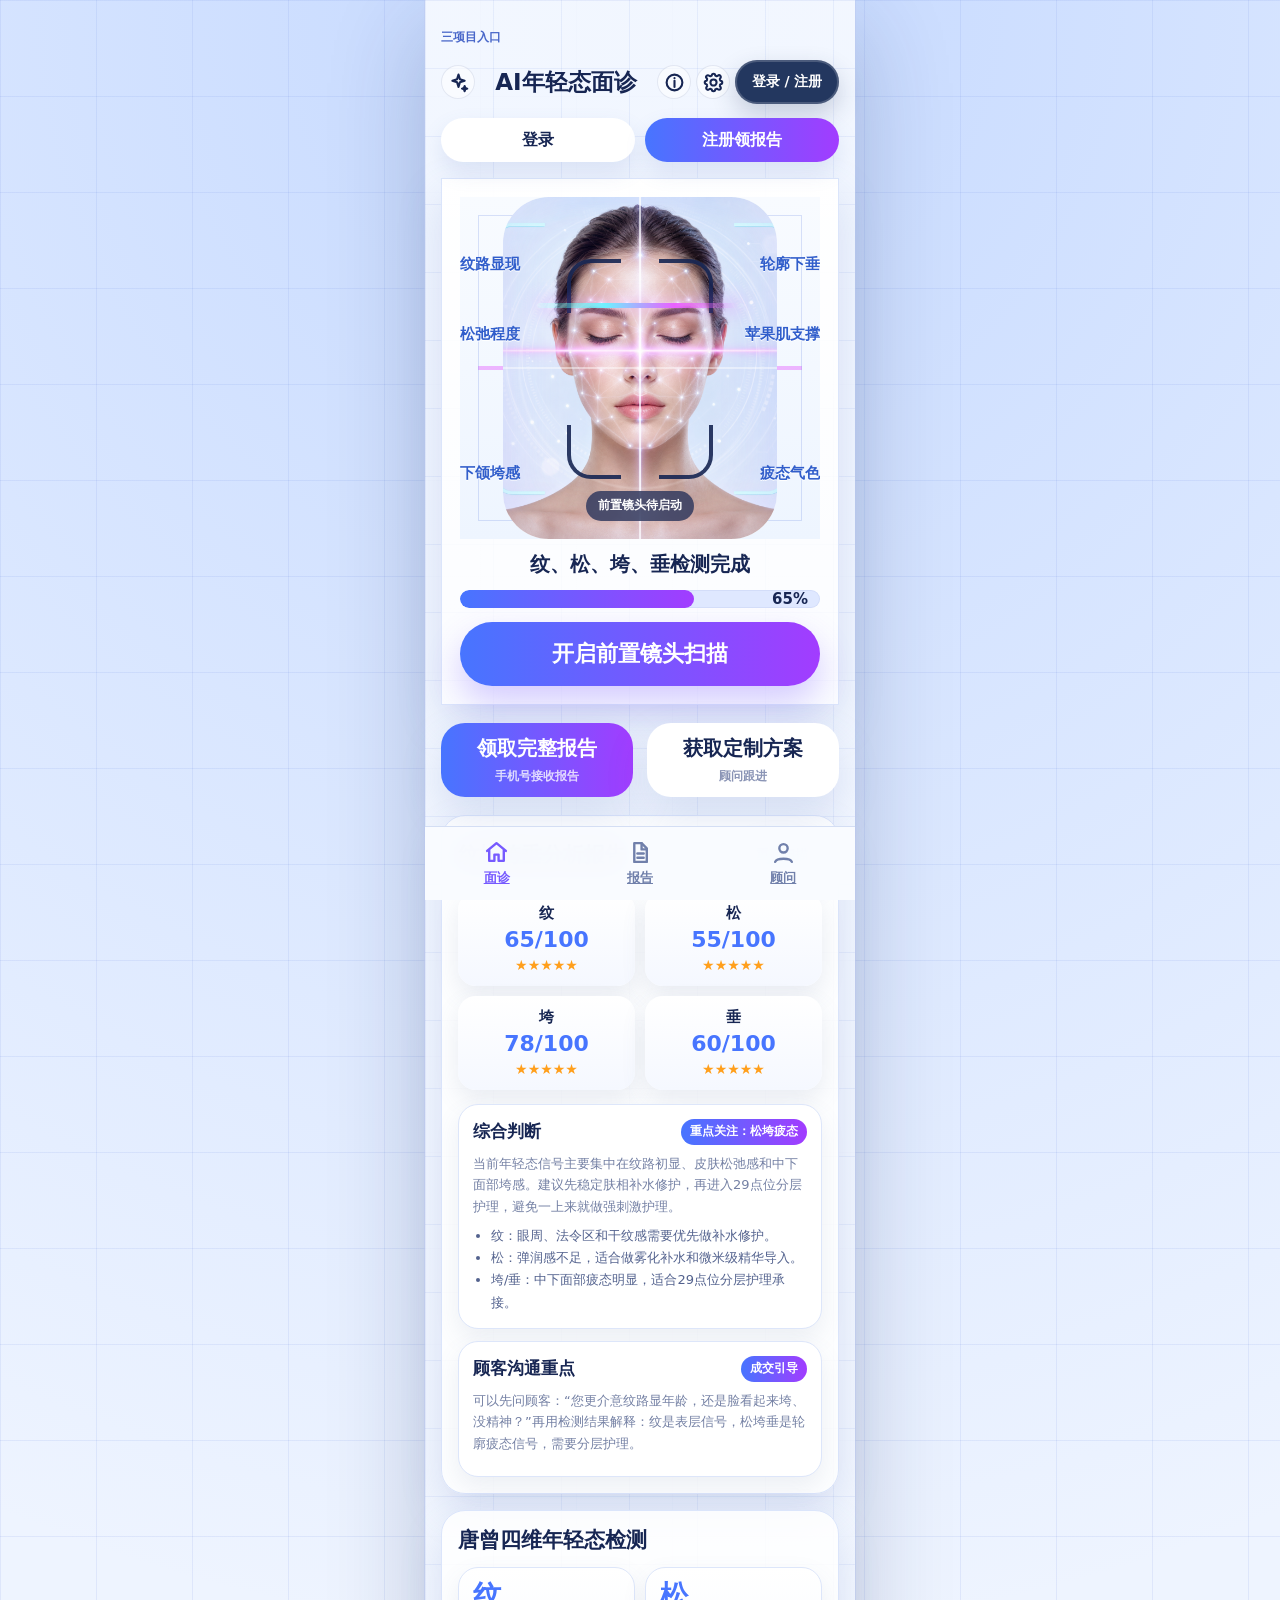
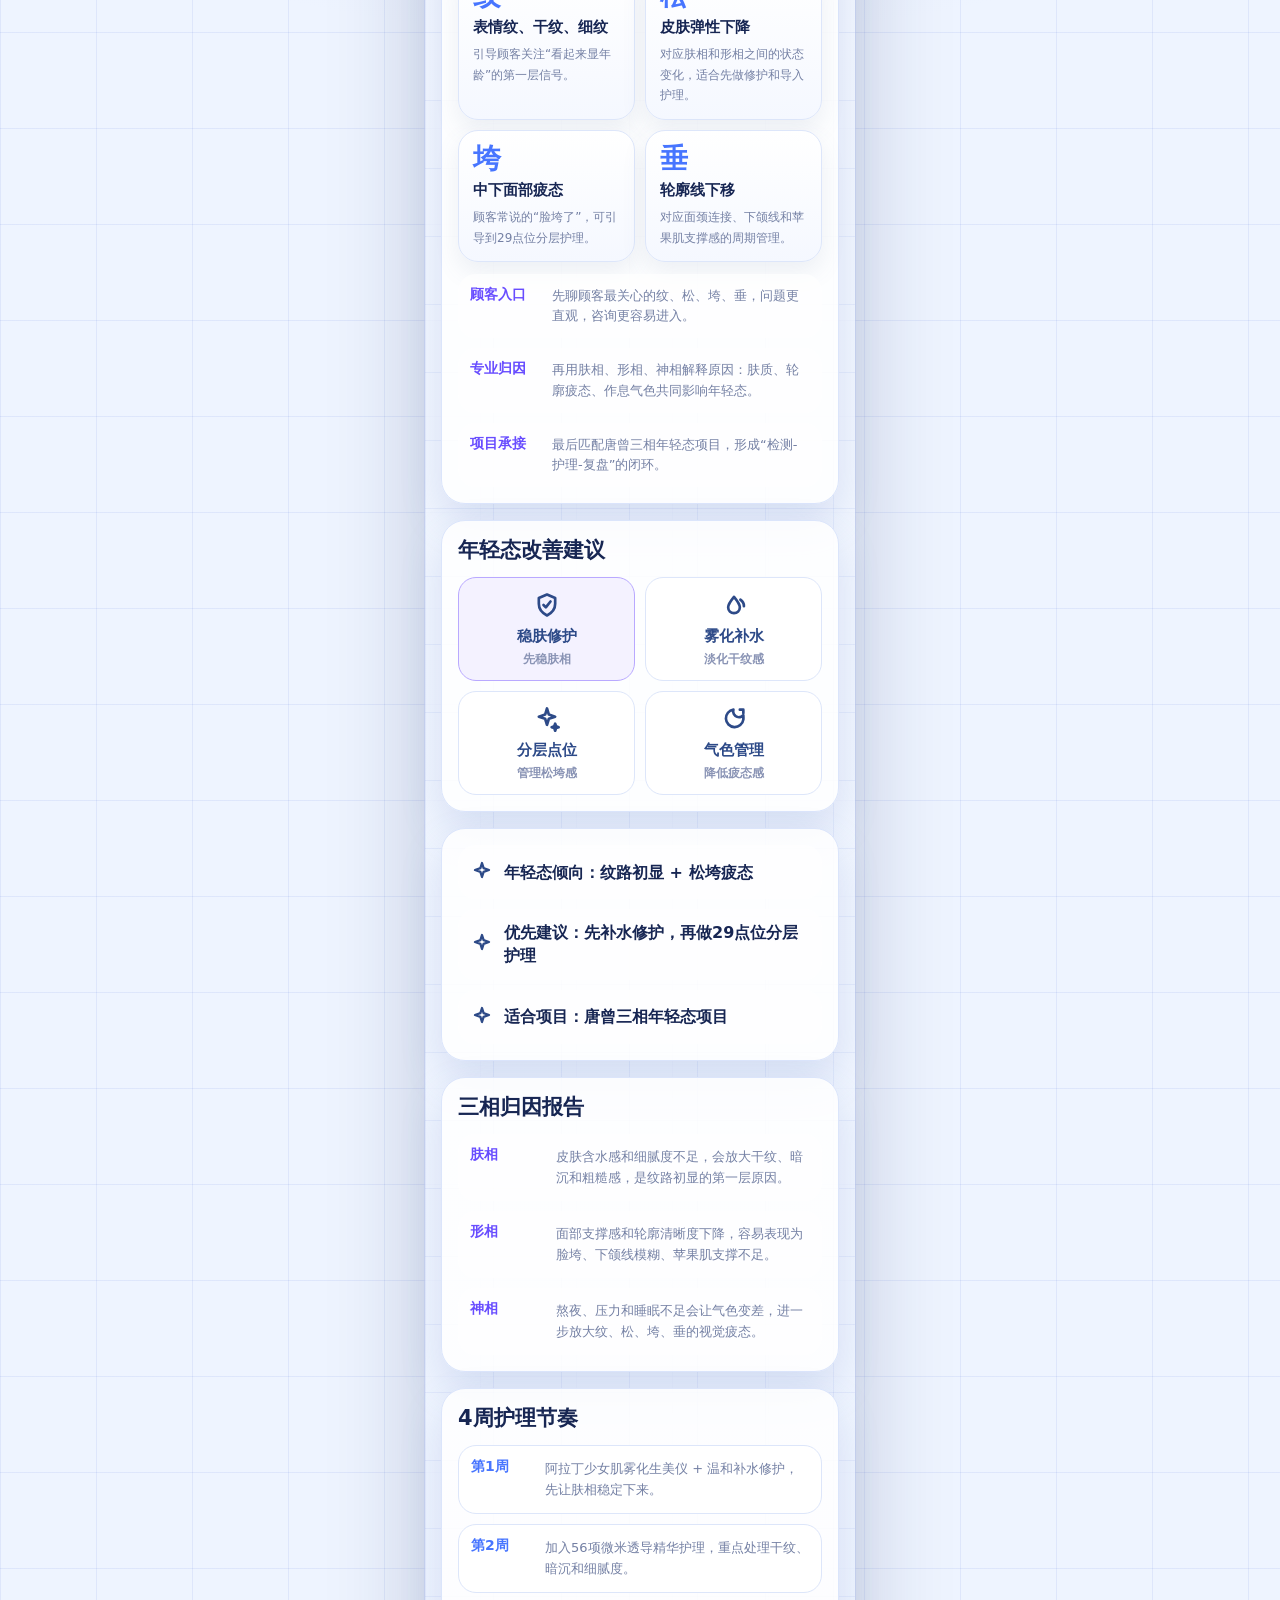
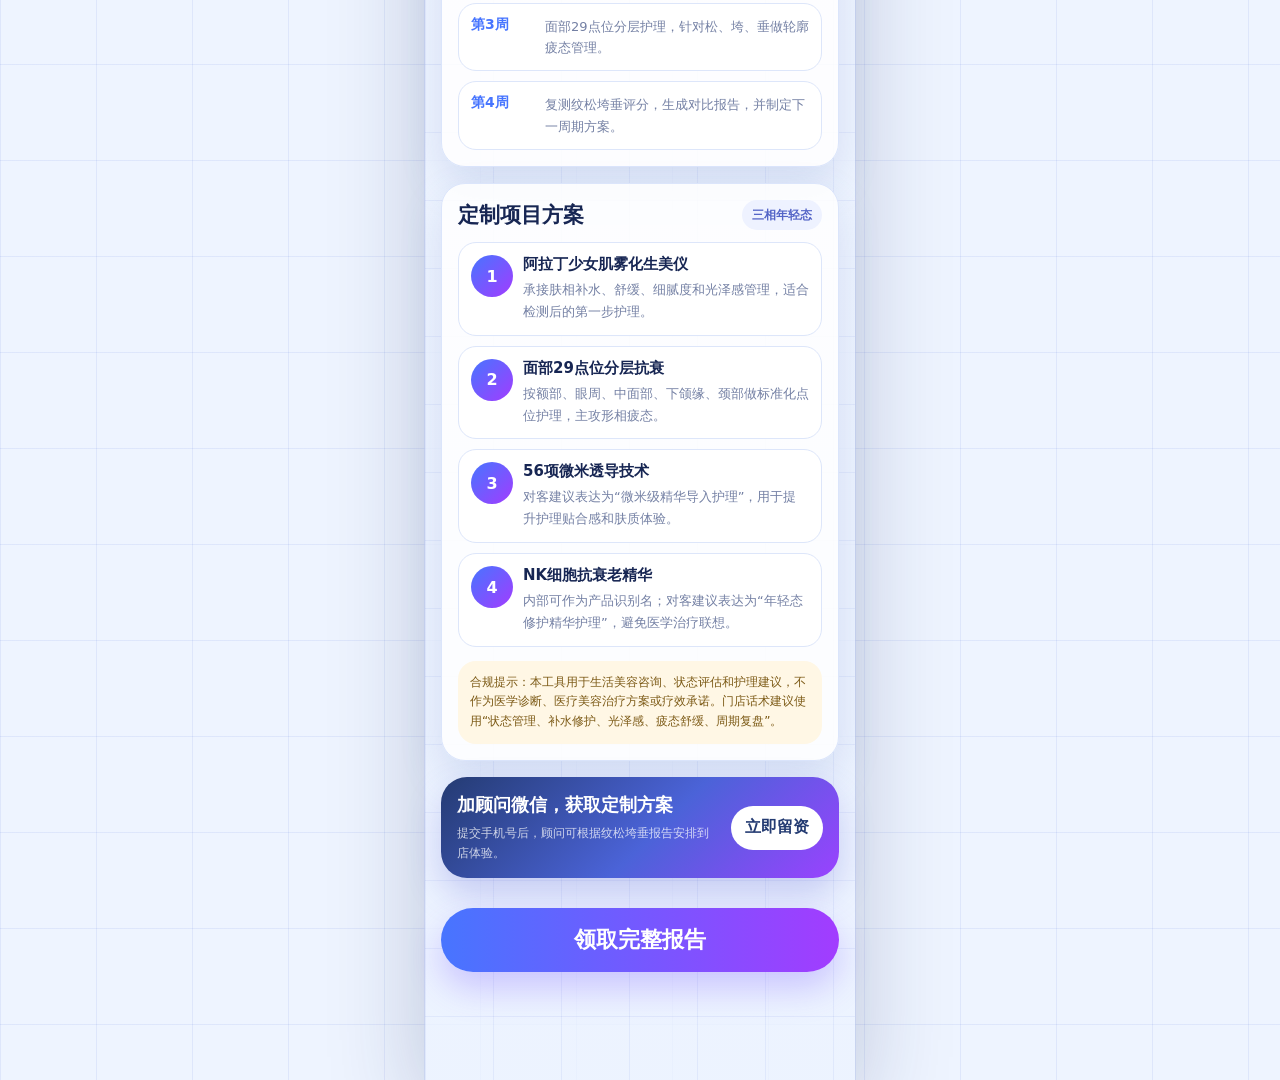
==== commit b3847d75: "Expand detailed face diagnosis report" ====
--- a/index.html
+++ b/index.html
@@ -448,6 +448,108 @@
       letter-spacing: 0;
     }
 
+    .detail-report {
+      display: grid;
+      gap: 12px;
+      margin-top: 14px;
+    }
+
+    .detail-card {
+      border-radius: 20px;
+      background: #fff;
+      border: 1px solid #dde6fa;
+      box-shadow: 0 10px 24px rgba(87, 105, 150, 0.1);
+      padding: 14px;
+    }
+
+    .detail-card h3 {
+      margin: 0 0 8px;
+      font-size: 17px;
+      display: flex;
+      align-items: center;
+      justify-content: space-between;
+      gap: 8px;
+    }
+
+    .level {
+      display: inline-flex;
+      min-height: 26px;
+      align-items: center;
+      border-radius: 13px;
+      padding: 0 9px;
+      font-size: 12px;
+      color: #fff;
+      background: linear-gradient(90deg, var(--blue), var(--violet));
+      white-space: nowrap;
+    }
+
+    .detail-card p {
+      margin: 0 0 8px;
+      color: var(--muted);
+      font-size: 13px;
+      line-height: 1.65;
+    }
+
+    .detail-card ul {
+      margin: 0;
+      padding-left: 18px;
+      color: #53628e;
+      font-size: 13px;
+      line-height: 1.7;
+    }
+
+    .diagnosis-grid {
+      display: grid;
+      gap: 10px;
+      margin-top: 14px;
+    }
+
+    .diagnosis-row {
+      display: grid;
+      grid-template-columns: 76px 1fr;
+      gap: 10px;
+      border-radius: 18px;
+      background: rgba(255,255,255,0.74);
+      padding: 12px;
+    }
+
+    .diagnosis-row b {
+      color: #684dff;
+      font-size: 14px;
+    }
+
+    .diagnosis-row span {
+      color: var(--muted);
+      font-size: 13px;
+      line-height: 1.65;
+    }
+
+    .timeline {
+      display: grid;
+      gap: 10px;
+    }
+
+    .timeline-item {
+      display: grid;
+      grid-template-columns: 64px 1fr;
+      gap: 10px;
+      border-radius: 18px;
+      background: #fff;
+      border: 1px solid #dde6fa;
+      padding: 12px;
+    }
+
+    .timeline-item strong {
+      color: #4775ff;
+      font-size: 14px;
+    }
+
+    .timeline-item span {
+      color: var(--muted);
+      font-size: 13px;
+      line-height: 1.65;
+    }
+
     .suggest-grid {
       display: grid;
       grid-template-columns: repeat(2, minmax(0, 1fr));
@@ -891,6 +993,21 @@
         <div class="metric"><b>垮</b><strong id="acneScore">78/100</strong><span class="stars">★★★★★</span></div>
         <div class="metric"><b>垂</b><strong id="poreScore">60/100</strong><span class="stars">★★★★★</span></div>
       </div>
+      <div class="detail-report">
+        <article class="detail-card">
+          <h3>综合判断 <span class="level" id="reportLevel">重点关注：松垮疲态</span></h3>
+          <p id="reportSummary">当前年轻态信号主要集中在纹路初显、皮肤松弛感和中下面部垮感。建议先稳定肤相补水修护，再进入29点位分层护理，避免一上来就做强刺激护理。</p>
+          <ul id="reportHighlights">
+            <li>纹：眼周、法令区和干纹感需要优先做补水修护。</li>
+            <li>松：弹润感不足，适合做雾化补水和微米级精华导入。</li>
+            <li>垮/垂：中下面部疲态明显，适合29点位分层护理承接。</li>
+          </ul>
+        </article>
+        <article class="detail-card">
+          <h3>顾客沟通重点 <span class="level">成交引导</span></h3>
+          <p id="talkTrack">可以先问顾客：“您更介意纹路显年龄，还是脸看起来垮、没精神？”再用检测结果解释：纹是表层信号，松垮垂是轮廓疲态信号，需要分层护理。</p>
+        </article>
+      </div>
     </section>
 
     <section class="section">
@@ -960,6 +1077,34 @@
           <svg viewBox="0 0 24 24"><path d="M12 3l1.6 5.2L19 10l-5.4 1.8L12 17l-1.6-5.2L5 10l5.4-1.8L12 3z"></path></svg>
           <span id="projectFit">适合项目：唐曾三相年轻态项目</span>
         </div>
+      </div>
+    </section>
+
+    <section class="section">
+      <h2>三相归因报告</h2>
+      <div class="diagnosis-grid">
+        <div class="diagnosis-row">
+          <b>肤相</b>
+          <span id="skinCause">皮肤含水感和细腻度不足，会放大干纹、暗沉和粗糙感，是纹路初显的第一层原因。</span>
+        </div>
+        <div class="diagnosis-row">
+          <b>形相</b>
+          <span id="shapeCause">面部支撑感和轮廓清晰度下降，容易表现为脸垮、下颌线模糊、苹果肌支撑不足。</span>
+        </div>
+        <div class="diagnosis-row">
+          <b>神相</b>
+          <span id="spiritCause">熬夜、压力和睡眠不足会让气色变差，进一步放大纹、松、垮、垂的视觉疲态。</span>
+        </div>
+      </div>
+    </section>
+
+    <section class="section">
+      <h2>4周护理节奏</h2>
+      <div class="timeline" id="careTimeline">
+        <div class="timeline-item"><strong>第1周</strong><span>阿拉丁少女肌雾化生美仪 + 温和补水修护，先让肤相稳定下来。</span></div>
+        <div class="timeline-item"><strong>第2周</strong><span>加入56项微米透导精华护理，重点处理干纹、暗沉和细腻度。</span></div>
+        <div class="timeline-item"><strong>第3周</strong><span>面部29点位分层护理，针对松、垮、垂做轮廓疲态管理。</span></div>
+        <div class="timeline-item"><strong>第4周</strong><span>复测纹松垮垂评分，生成对比报告，并制定下一周期方案。</span></div>
       </div>
     </section>
 
@@ -1047,7 +1192,26 @@
         pore: 60,
         skinType: "年轻态倾向：纹路初显 + 松垮疲态",
         priority: "优先建议：先补水修护，再做29点位分层护理",
-        fit: "适合项目：唐曾三相年轻态项目"
+        fit: "适合项目：唐曾三相年轻态项目",
+        level: "重点关注：松垮疲态",
+        summary: "当前年轻态信号主要集中在纹路初显、皮肤松弛感和中下面部垮感。建议先稳定肤相补水修护，再进入29点位分层护理，避免一上来就做强刺激护理。",
+        highlights: [
+          "纹：眼周、法令区和干纹感需要优先做补水修护。",
+          "松：弹润感不足，适合做雾化补水和微米级精华导入。",
+          "垮/垂：中下面部疲态明显，适合29点位分层护理承接。"
+        ],
+        talk: "可以先问顾客：“您更介意纹路显年龄，还是脸看起来垮、没精神？”再用检测结果解释：纹是表层信号，松垮垂是轮廓疲态信号，需要分层护理。",
+        causes: [
+          "皮肤含水感和细腻度不足，会放大干纹、暗沉和粗糙感，是纹路初显的第一层原因。",
+          "面部支撑感和轮廓清晰度下降，容易表现为脸垮、下颌线模糊、苹果肌支撑不足。",
+          "熬夜、压力和睡眠不足会让气色变差，进一步放大纹、松、垮、垂的视觉疲态。"
+        ],
+        timeline: [
+          "阿拉丁少女肌雾化生美仪 + 温和补水修护，先让肤相稳定下来。",
+          "加入56项微米透导精华护理，重点处理干纹、暗沉和细腻度。",
+          "面部29点位分层护理，针对松、垮、垂做轮廓疲态管理。",
+          "复测纹松垮垂评分，生成对比报告，并制定下一周期方案。"
+        ]
       },
       {
         progress: 82,
@@ -1058,7 +1222,26 @@
         pore: 73,
         skinType: "年轻态倾向：中面部垮感 + 下颌线模糊",
         priority: "优先建议：阿拉丁雾化 + 29点位分层护理",
-        fit: "适合项目：三相年轻态4周管理"
+        fit: "适合项目：三相年轻态4周管理",
+        level: "重点关注：垮感与下垂",
+        summary: "本次检测显示中下面部垮感、下颌线模糊和苹果肌支撑不足更突出。护理重点不只是补水，而是要把肤相修护和形相分层护理组合起来。",
+        highlights: [
+          "垮：中面部支撑感不足，容易让法令区和嘴角显疲态。",
+          "垂：下颌线清晰度下降，需要面颈连接和轮廓线同步护理。",
+          "纹：干纹不是单独问题，常被松垮和疲态放大。"
+        ],
+        talk: "可以这样引导：“您说的脸垮，不只是某一道纹的问题，而是中下面部疲态、下颌线和气色一起影响。我们先做雾化稳肤，再用29点位做分层护理。”",
+        causes: [
+          "肤相：缺水和屏障不稳会让细纹、暗沉更明显，因此第一步仍要先稳肤。",
+          "形相：中面部和下颌缘是本次重点，适合用29点位分层护理建立标准路径。",
+          "神相：疲态和睡眠不足会让垮感更明显，需要配合头面放松和作息建议。"
+        ],
+        timeline: [
+          "第1次做阿拉丁雾化补水，降低干纹和紧绷感。",
+          "第2次加入29点位分层护理，重点做中面部、下颌线和面颈连接。",
+          "第3次做微米级精华导入，强化细腻度和弹润体验。",
+          "第4次复测并拍照对比，评估轮廓疲态和下颌线变化。"
+        ]
       },
       {
         progress: 93,
@@ -1069,7 +1252,26 @@
         pore: 76,
         skinType: "年轻态倾向：纹松垮垂综合管理型",
         priority: "优先建议：56项微米透导 + 年轻态修护精华",
-        fit: "适合项目：唐曾三相年轻态项目升级版"
+        fit: "适合项目：唐曾三相年轻态项目升级版",
+        level: "综合管理：进入周期护理",
+        summary: "本次结果适合进入完整周期管理。纹、松、垮、垂不是单点问题，建议用“雾化补水、微米透导、29点位分层、年轻态精华护理”形成连续护理闭环。",
+        highlights: [
+          "纹：需要补水、精华导入和居家防晒共同管理。",
+          "松：需要周期护理，不建议只做单次体验就判断效果。",
+          "垮/垂：建议以4周为一个复盘周期，观察轮廓疲态和精神感。"
+        ],
+        talk: "可以强调：“您不是单一皮肤问题，更适合做三相年轻态周期管理。我们每周有重点，月底复测，让护理结果更可解释。”",
+        causes: [
+          "肤相：通过雾化和精华导入提升水润、细腻、光泽感。",
+          "形相：通过29点位分层护理管理松垮、下垂和面颈连接疲态。",
+          "神相：通过头面放松、睡眠建议和周期复盘改善整体精神感。"
+        ],
+        timeline: [
+          "第1周：雾化补水 + 屏障舒缓，建立护理基础。",
+          "第2周：56项微米透导 + 年轻态修护精华护理，处理纹路和肤质。",
+          "第3周：29点位分层护理，重点管理松、垮、垂。",
+          "第4周：完整复测 + 顾问定制下阶段方案，推动复购转化。"
+        ]
       }
     ];
 
@@ -1095,6 +1297,14 @@
       document.getElementById("skinType").textContent = data.skinType;
       document.getElementById("priority").textContent = data.priority;
       document.getElementById("projectFit").textContent = data.fit;
+      document.getElementById("reportLevel").textContent = data.level;
+      document.getElementById("reportSummary").textContent = data.summary;
+      document.getElementById("reportHighlights").innerHTML = data.highlights.map((item) => `<li>${item}</li>`).join("");
+      document.getElementById("talkTrack").textContent = data.talk;
+      document.getElementById("skinCause").textContent = data.causes[0];
+      document.getElementById("shapeCause").textContent = data.causes[1];
+      document.getElementById("spiritCause").textContent = data.causes[2];
+      document.getElementById("careTimeline").innerHTML = data.timeline.map((item, index) => `<div class="timeline-item"><strong>第${index + 1}周</strong><span>${item.replace(/^第\\d周：?/, "")}</span></div>`).join("");
     }
 
     function nextScan() {
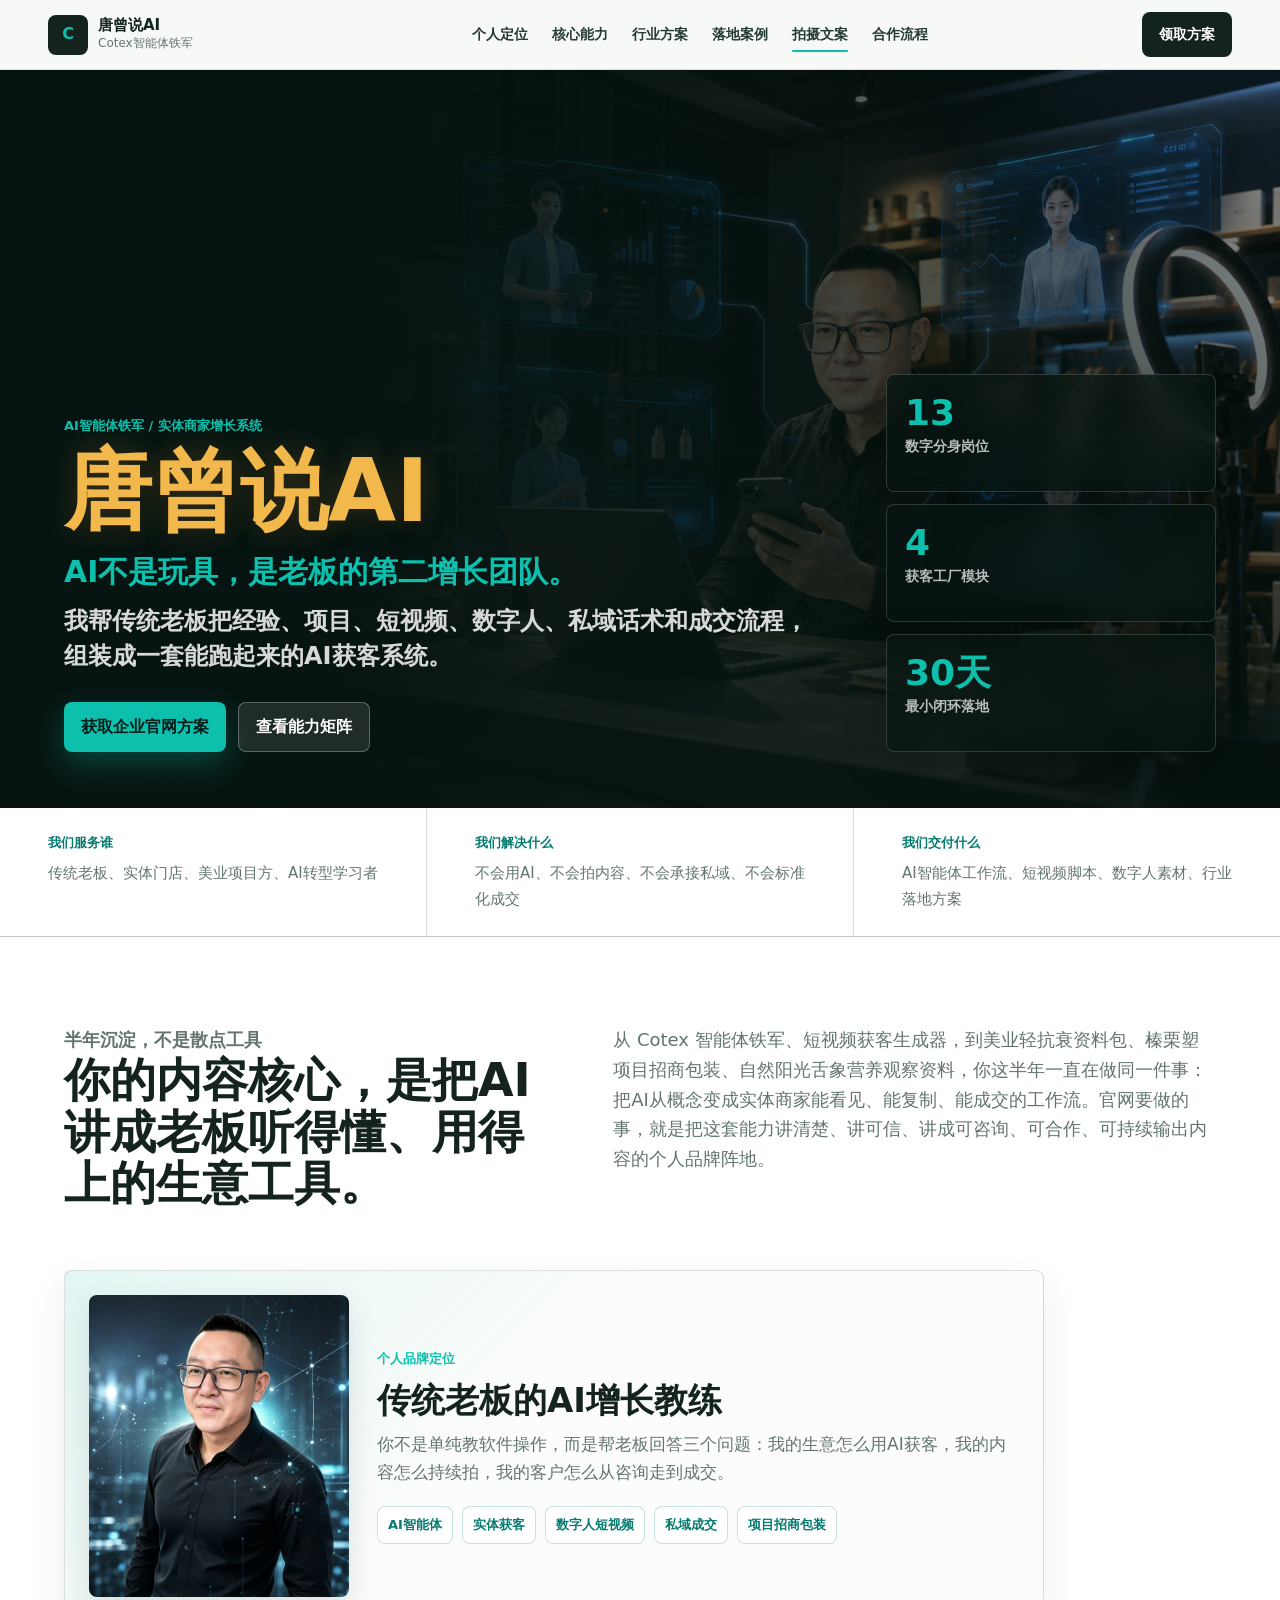
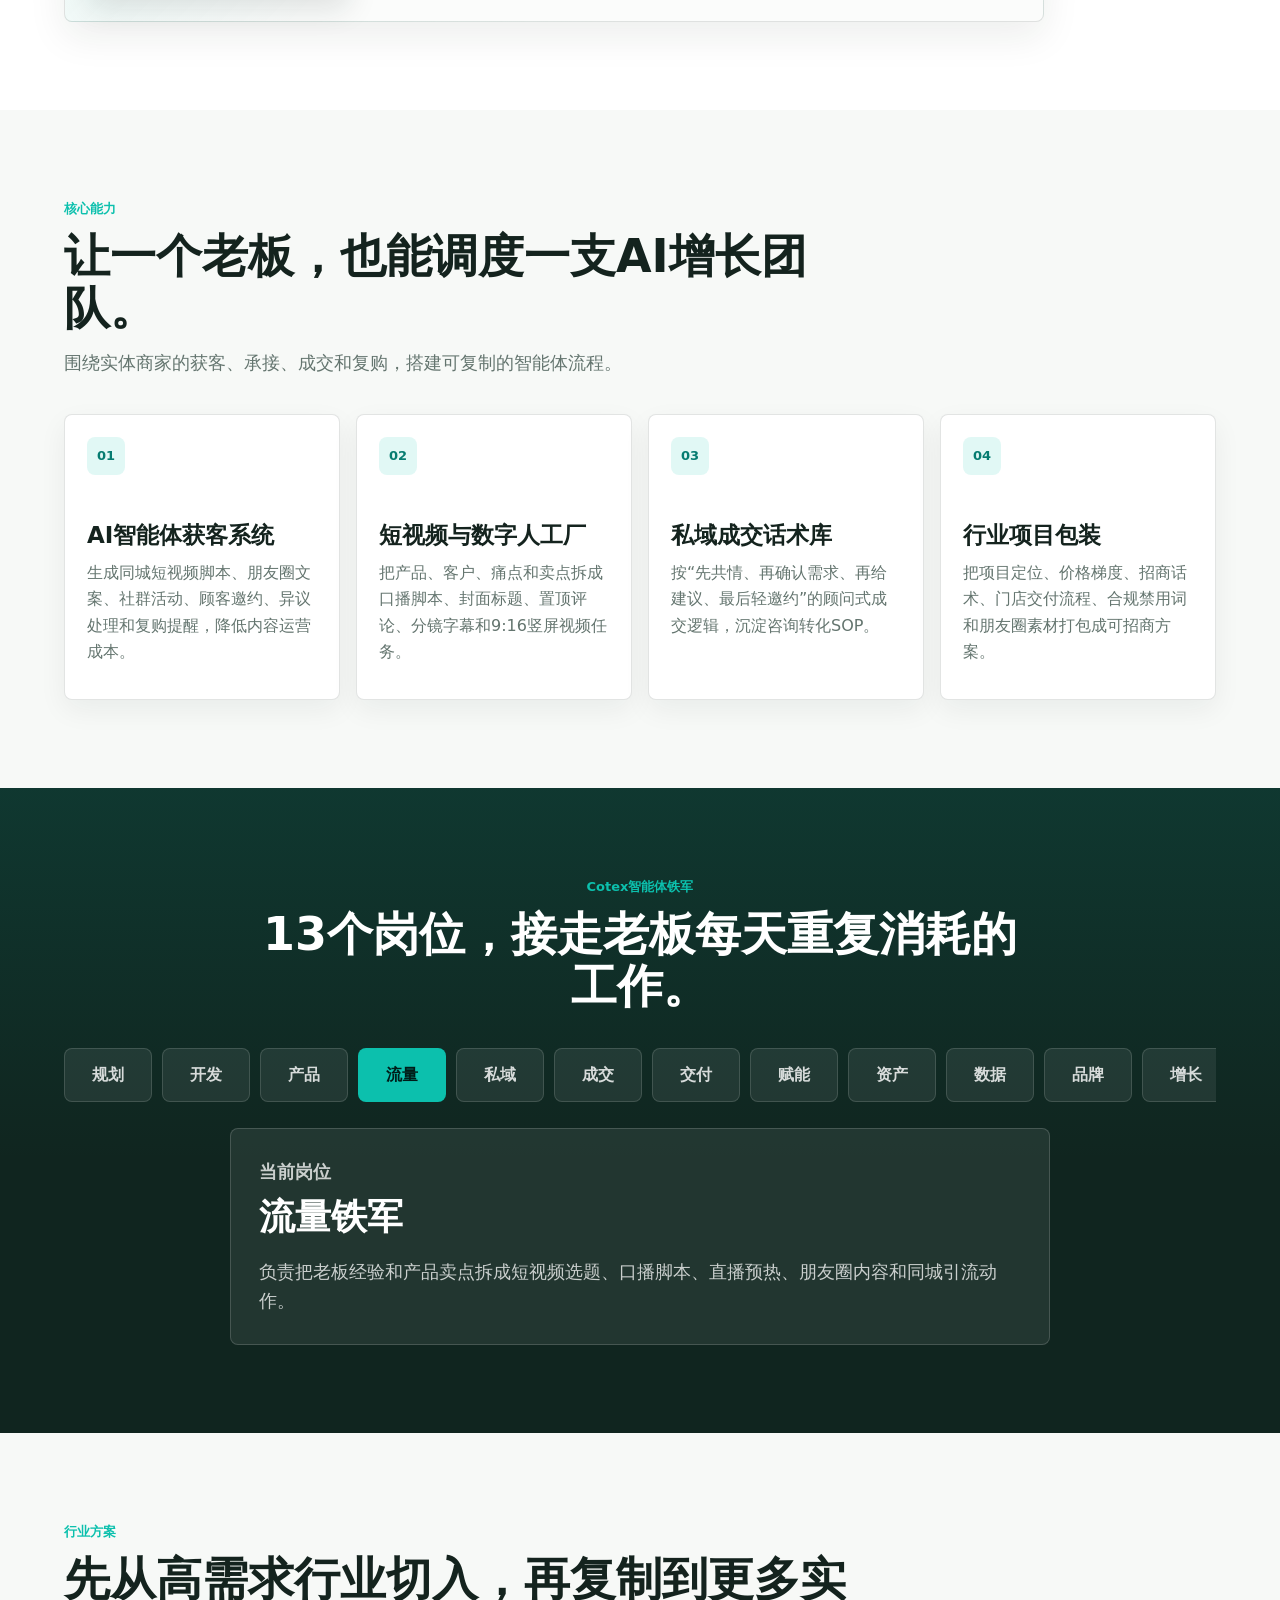
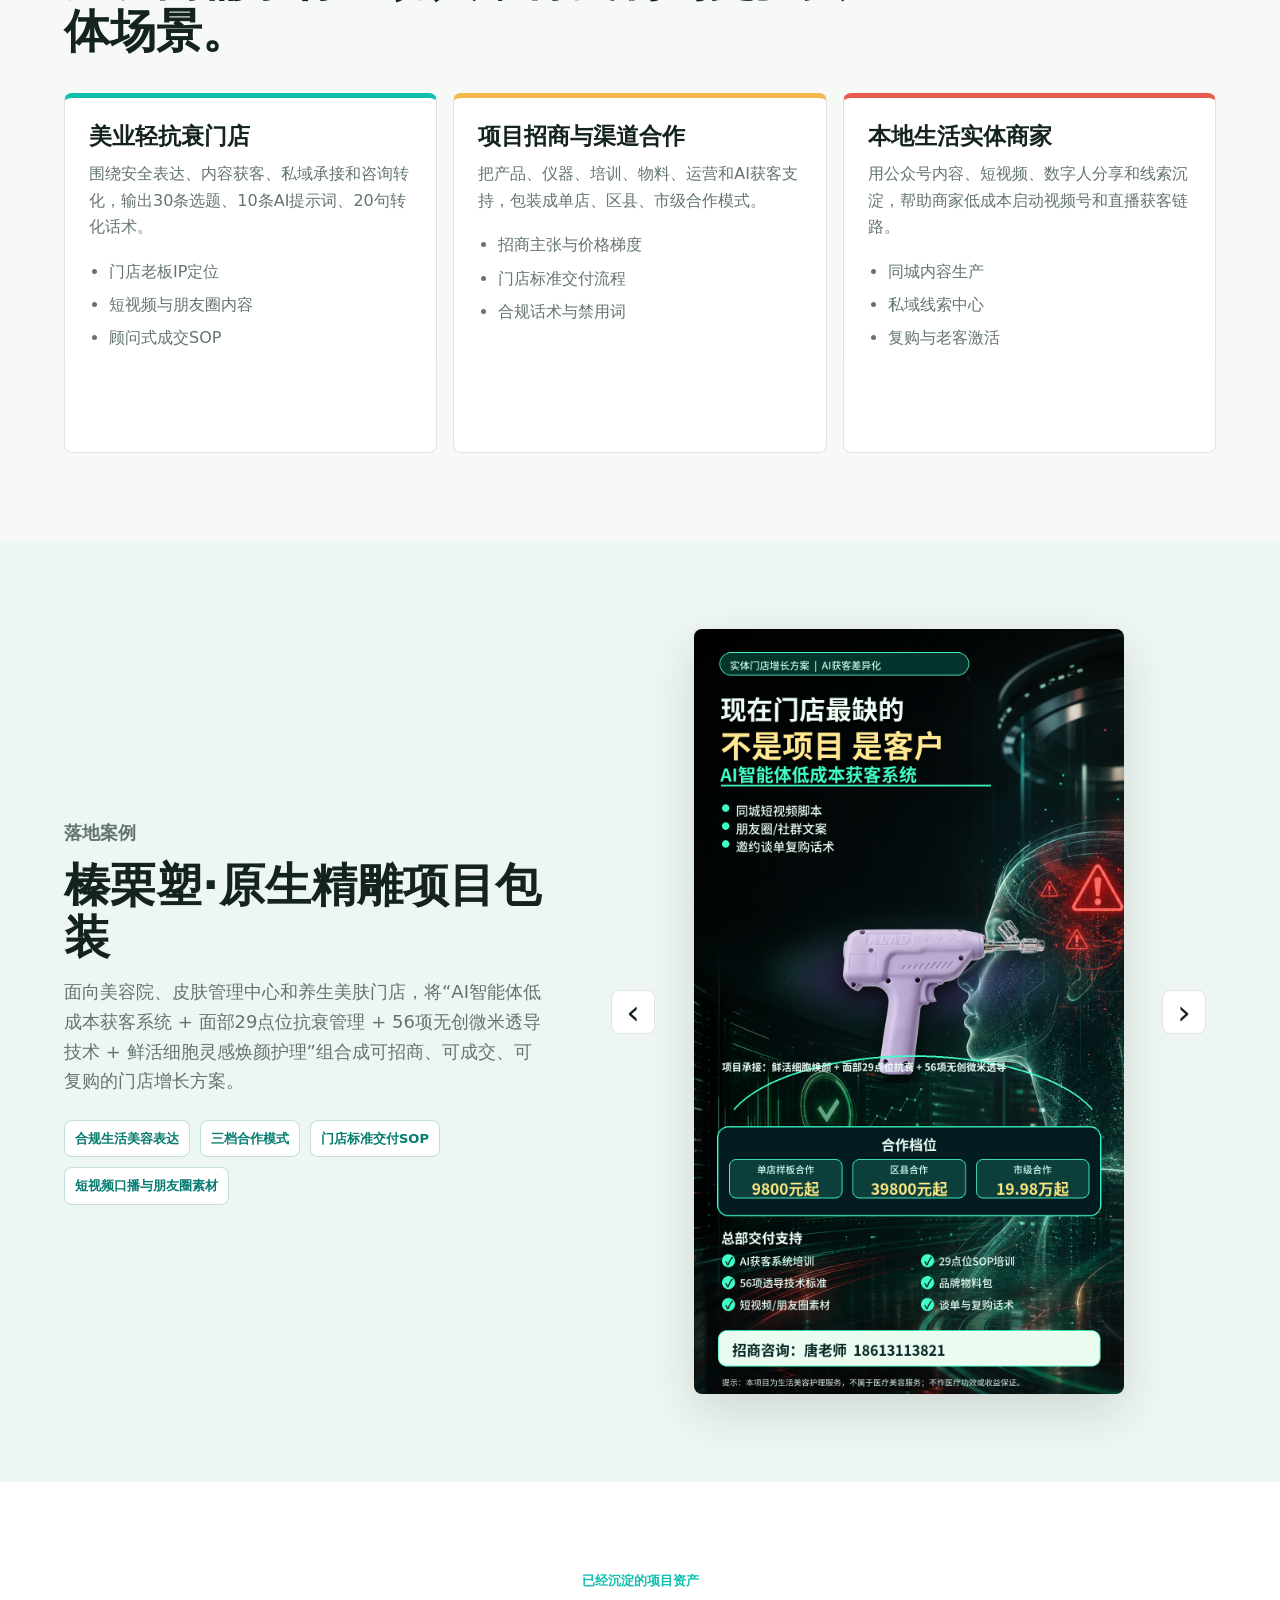
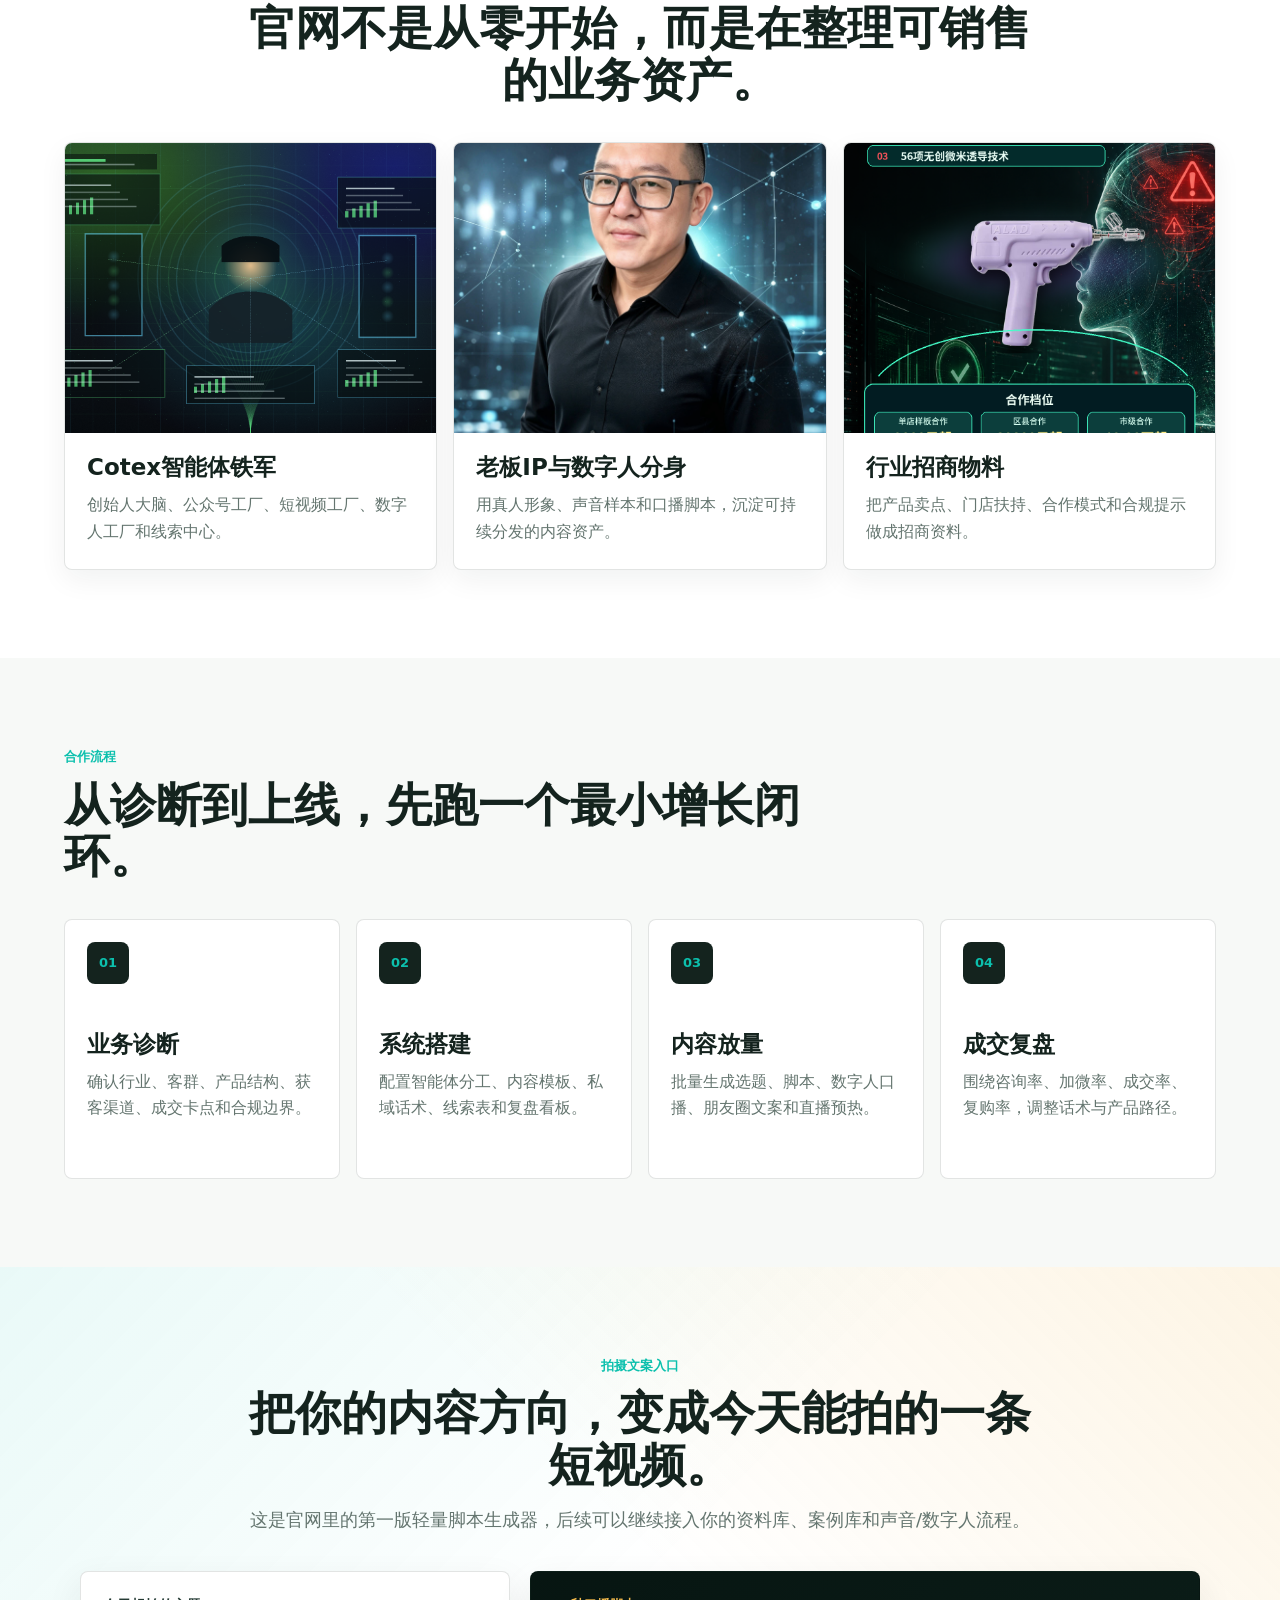
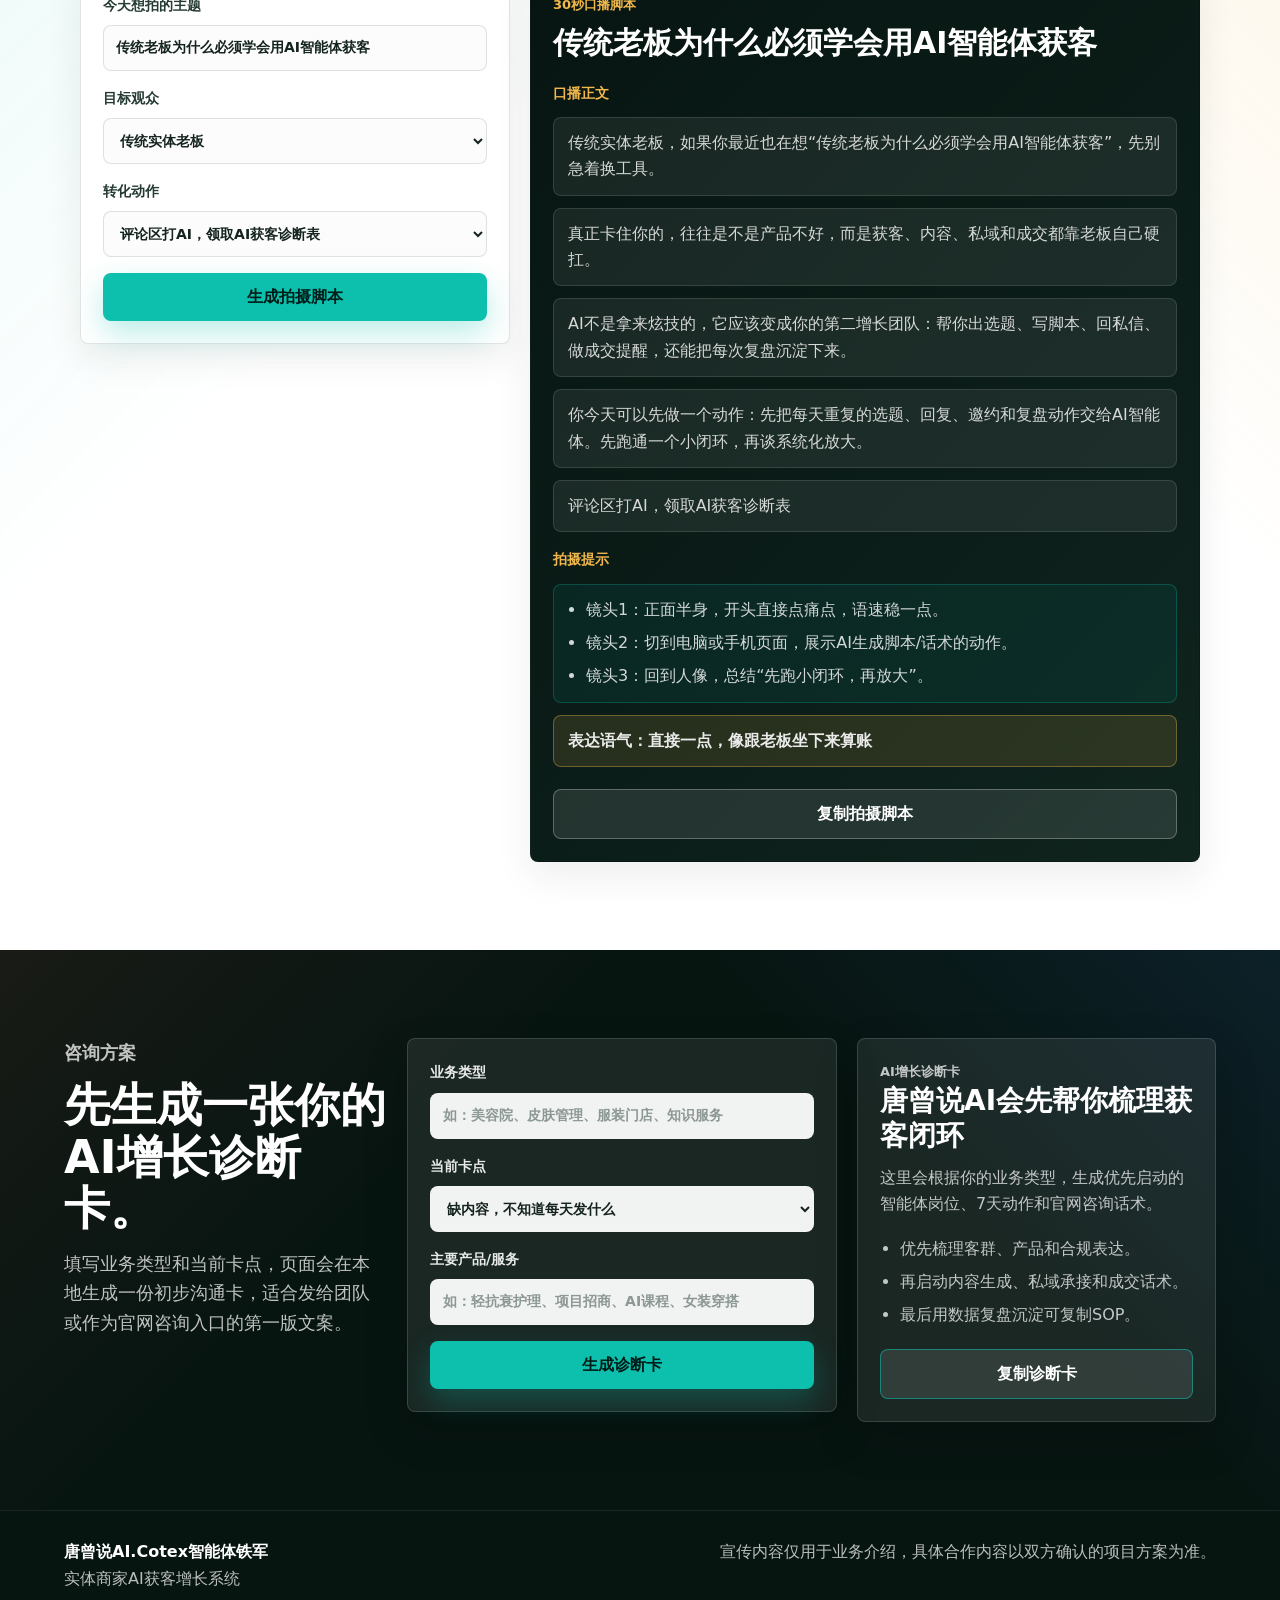
==== commit 5fea13b5: "Deploy Tangzeng AI website" ====
--- a/index.html
+++ b/index.html
@@ -1,1418 +1,408 @@
 <!doctype html>
 <html lang="zh-CN">
-<head>
-  <meta charset="utf-8">
-  <meta name="viewport" content="width=device-width, initial-scale=1">
-  <title>唐曾-三相年轻态AI面诊工具</title>
-  <style>
-    :root {
-      --ink: #172653;
-      --muted: #7480a4;
-      --blue: #4775ff;
-      --violet: #a23cff;
-      --soft: #edf3ff;
-      --line: #dbe5fb;
-      --card: rgba(255, 255, 255, 0.86);
-      --shadow: 0 18px 42px rgba(83, 111, 190, 0.18);
-      --radius: 24px;
-      font-family: "Microsoft YaHei", "PingFang SC", system-ui, sans-serif;
-      color: var(--ink);
-    }
-
-    * { box-sizing: border-box; }
-
-    html {
-      scroll-behavior: smooth;
-    }
-
-    body {
-      margin: 0;
-      min-height: 100vh;
-      background:
-        linear-gradient(90deg, rgba(106, 133, 224, 0.12) 1px, transparent 1px),
-        linear-gradient(180deg, rgba(106, 133, 224, 0.12) 1px, transparent 1px),
-        radial-gradient(circle at 50% 0%, rgba(167, 197, 255, 0.58), transparent 38%),
-        #eef4ff;
-      background-size: 96px 96px, 96px 96px, auto, auto;
-    }
-
-    button, input, select, textarea {
-      font: inherit;
-    }
-
-    button {
-      border: 0;
-      cursor: pointer;
-    }
-
-    .phone {
-      width: min(100vw, 430px);
-      min-height: 100vh;
-      margin: 0 auto;
-      padding: 22px 16px 108px;
-      position: relative;
-      background:
-        linear-gradient(90deg, rgba(106, 133, 224, 0.1) 1px, transparent 1px),
-        linear-gradient(180deg, rgba(106, 133, 224, 0.1) 1px, transparent 1px),
-        linear-gradient(180deg, rgba(250,252,255,0.84), rgba(236,243,255,0.76));
-      background-size: 68px 68px, 68px 68px, auto;
-      box-shadow: 0 0 0 1px rgba(188, 202, 240, 0.52), 0 30px 90px rgba(29, 47, 98, 0.24);
-    }
-
-    .entry-link {
-      display: inline-flex;
-      align-items: center;
-      min-height: 30px;
-      margin-bottom: 8px;
-      color: #4967c9;
-      font-size: 12px;
-      font-weight: 900;
-      text-decoration: none;
-    }
-
-    .topbar {
-      display: grid;
-      grid-template-columns: 34px minmax(0, 1fr) 32px 32px 104px;
-      align-items: center;
-      gap: 7px;
-      margin-bottom: 20px;
-    }
-
-    .icon-btn {
-      width: 34px;
-      height: 34px;
-      display: grid;
-      place-items: center;
-      border-radius: 50%;
-      color: var(--ink);
-      background: rgba(255, 255, 255, 0.56);
-      box-shadow: inset 0 0 0 1px rgba(62, 86, 150, 0.12);
-    }
-
-    .icon-btn svg {
-      width: 21px;
-      height: 21px;
-      stroke: currentColor;
-      stroke-width: 2.4;
-      fill: none;
-      stroke-linecap: round;
-      stroke-linejoin: round;
-    }
-
-    .title {
-      margin: 0;
-      text-align: center;
-      font-size: 23px;
-      line-height: 1;
-      letter-spacing: 0;
-      white-space: nowrap;
-    }
-
-    .login {
-      min-height: 44px;
-      border-radius: 26px;
-      background: #23375f;
-      color: #fff;
-      box-shadow: inset 0 0 0 2px rgba(255,255,255,0.18), 0 10px 24px rgba(35, 55, 95, 0.22);
-      display: inline-flex;
-      align-items: center;
-      justify-content: center;
-      gap: 8px;
-      font-weight: 800;
-      font-size: 14px;
-      padding: 0 12px;
-    }
-
-    .lead-actions {
-      display: grid;
-      grid-template-columns: 1fr 1fr;
-      gap: 10px;
-      margin: -6px 0 16px;
-    }
-
-    .lead-actions button {
-      min-height: 44px;
-      border-radius: 22px;
-      font-weight: 900;
-      color: var(--ink);
-      background: #fff;
-      box-shadow: 0 10px 22px rgba(83, 111, 190, 0.14);
-    }
-
-    .lead-actions .signup {
-      color: #fff;
-      background: linear-gradient(90deg, var(--blue), var(--violet));
-    }
-
-    .scan-shell {
-      background: linear-gradient(180deg, rgba(255,255,255,0.98), rgba(255,255,255,0.72));
-      border: 1px solid var(--line);
-      box-shadow: var(--shadow);
-      padding: 18px;
-      margin-bottom: 16px;
-    }
-
-    .scan-stage {
-      min-height: 328px;
-      position: relative;
-      display: grid;
-      place-items: center;
-      overflow: hidden;
-      background:
-        radial-gradient(circle at 50% 38%, rgba(180, 89, 255, 0.2), transparent 26%),
-        radial-gradient(circle at 50% 38%, rgba(72, 228, 255, 0.2), transparent 44%),
-        linear-gradient(180deg, #f8fbff, #eef5ff);
-    }
-
-    .scan-stage::before {
-      content: "";
-      position: absolute;
-      inset: 18px;
-      border: 1px solid rgba(117, 145, 228, 0.26);
-      background:
-        linear-gradient(90deg, transparent 49.5%, rgba(151, 93, 255, 0.58) 49.5% 50.5%, transparent 50.5%),
-        linear-gradient(0deg, transparent 49.5%, rgba(229, 108, 255, 0.48) 49.5% 50.5%, transparent 50.5%),
-        radial-gradient(circle, transparent 42%, rgba(151, 93, 255, 0.08) 43%, transparent 44%),
-        radial-gradient(circle, transparent 58%, rgba(71, 117, 255, 0.08) 59%, transparent 60%);
-      pointer-events: none;
-    }
-
-    .scan-label {
-      position: absolute;
-      z-index: 2;
-      color: #315ecb;
-      font-weight: 800;
-      font-size: 15px;
-      text-shadow: 0 1px 0 #fff;
-    }
-
-    .l1 { left: 0; top: 58px; }
-    .l2 { left: 0; top: 128px; }
-    .l3 { left: 0; bottom: 56px; }
-    .r1 { right: 0; top: 58px; }
-    .r2 { right: 0; top: 128px; }
-    .r3 { right: 0; bottom: 56px; }
-
-    .portrait {
-      width: min(76%, 286px);
-      aspect-ratio: 0.8;
-      position: relative;
-      display: grid;
-      place-items: end center;
-      border-radius: 46px;
-      background: #eef5ff url("tangzeng-beauty-face-scan.png") center / cover no-repeat;
-      overflow: hidden;
-      box-shadow: inset 0 0 58px rgba(116, 141, 255, 0.18);
-    }
-
-    .portrait::after {
-      content: "";
-      position: absolute;
-      inset: 0;
-      background:
-        linear-gradient(90deg, transparent 49.7%, rgba(255,255,255,0.64) 49.7% 50.3%, transparent 50.3%),
-        linear-gradient(0deg, transparent 49.7%, rgba(255,255,255,0.44) 49.7% 50.3%, transparent 50.3%),
-        radial-gradient(circle at 50% 50%, transparent 54%, rgba(255,255,255,0.18) 55%, transparent 56%);
-      pointer-events: none;
-      z-index: 2;
-    }
-
-    .camera-feed {
-      position: absolute;
-      inset: 0;
-      width: 100%;
-      height: 100%;
-      object-fit: cover;
-      transform: scaleX(-1);
-      opacity: 0;
-      transition: opacity 260ms ease;
-      z-index: 1;
-      background: #111;
-    }
-
-    .portrait.camera-on .camera-feed {
-      opacity: 1;
-    }
-
-    .camera-status {
-      position: absolute;
-      left: 50%;
-      bottom: 18px;
-      transform: translateX(-50%);
-      z-index: 8;
-      min-height: 30px;
-      display: inline-flex;
-      align-items: center;
-      justify-content: center;
-      padding: 0 12px;
-      border-radius: 15px;
-      background: rgba(23, 38, 83, 0.72);
-      color: #fff;
-      font-size: 12px;
-      font-weight: 900;
-      backdrop-filter: blur(12px);
-    }
-
-    .corner {
-      position: absolute;
-      width: 54px;
-      height: 54px;
-      border-color: #aefaff;
-      z-index: 5;
-      opacity: 0.9;
-    }
-
-    .c1 { left: 64px; top: 62px; border-top: 4px solid; border-left: 4px solid; border-radius: 24px 0 0 0; }
-    .c2 { right: 64px; top: 62px; border-top: 4px solid; border-right: 4px solid; border-radius: 0 24px 0 0; }
-    .c3 { left: 64px; bottom: 60px; border-bottom: 4px solid; border-left: 4px solid; border-radius: 0 0 0 24px; }
-    .c4 { right: 64px; bottom: 60px; border-bottom: 4px solid; border-right: 4px solid; border-radius: 0 0 24px 0; }
-
-    .scan-line {
-      position: absolute;
-      left: 34px;
-      right: 34px;
-      top: 106px;
-      height: 5px;
-      border-radius: 99px;
-      background: linear-gradient(90deg, transparent, #6ef0ff, #ea60ff, transparent);
-      box-shadow: 0 0 18px rgba(225, 83, 255, 0.5);
-      animation: scanMove 2.4s ease-in-out infinite;
-      z-index: 6;
-    }
-
-    .portrait.scanning .scan-line {
-      animation-duration: 1.1s;
-    }
-
-    @keyframes scanMove {
-      0%, 100% { transform: translateY(-22px); opacity: 0.72; }
-      50% { transform: translateY(130px); opacity: 1; }
-    }
-
-    .scan-caption {
-      margin: 12px 0 12px;
-      text-align: center;
-      font-weight: 900;
-      font-size: 20px;
-    }
-
-    .progress {
-      position: relative;
-      height: 18px;
-      border-radius: 999px;
-      background: #dfe8ff;
-      overflow: hidden;
-      box-shadow: inset 0 0 0 1px rgba(65, 96, 175, 0.08);
-    }
-
-    .progress span {
-      display: block;
-      height: 100%;
-      width: 65%;
-      border-radius: inherit;
-      background: linear-gradient(90deg, var(--blue), var(--violet));
-      transition: width 360ms ease;
-    }
-
-    .progress b {
-      position: absolute;
-      right: 12px;
-      top: 50%;
-      transform: translateY(-50%);
-      font-size: 15px;
-    }
-
-    .primary {
-      width: 100%;
-      min-height: 64px;
-      margin-top: 14px;
-      border-radius: 32px;
-      background: linear-gradient(90deg, var(--blue), var(--violet));
-      color: #fff;
-      font-size: 22px;
-      font-weight: 900;
-      box-shadow: 0 16px 34px rgba(111, 75, 255, 0.28);
-    }
-
-    .action-grid {
-      display: grid;
-      grid-template-columns: 1fr 1fr;
-      gap: 14px;
-      margin: 18px 0;
-    }
-
-    .action-card {
-      min-height: 74px;
-      border-radius: var(--radius);
-      background: #fff;
-      box-shadow: var(--shadow);
-      color: var(--ink);
-      font-weight: 900;
-      font-size: 20px;
-      display: grid;
-      place-items: center;
-      text-align: center;
-      padding: 10px;
-      line-height: 1.25;
-    }
-
-    .action-card small {
-      display: block;
-      margin-top: 3px;
-      color: #8a94b5;
-      font-size: 12px;
-      font-weight: 800;
-    }
-
-    .action-card.hot {
-      background: linear-gradient(90deg, var(--blue), var(--violet));
-      color: #fff;
-    }
-
-    .action-card.hot small {
-      color: rgba(255,255,255,0.78);
-    }
-
-    .section {
-      background: var(--card);
-      border: 1px solid var(--line);
-      border-radius: var(--radius);
-      box-shadow: var(--shadow);
-      padding: 16px;
-      margin-bottom: 16px;
-    }
-
-    .section h2 {
-      margin: 0 0 14px;
-      font-size: 21px;
-      line-height: 1.25;
-    }
-
-    .section-head {
-      display: flex;
-      align-items: center;
-      justify-content: space-between;
-      gap: 10px;
-      margin-bottom: 14px;
-    }
-
-    .section-head h2 {
-      margin: 0;
-    }
-
-    .rescan {
-      min-height: 46px;
-      padding: 0 14px;
-      border-radius: 23px;
-      background: #fff;
-      color: #4775ff;
-      box-shadow: 0 12px 26px rgba(77, 108, 201, 0.16);
-      font-size: 13px;
-      font-weight: 900;
-      white-space: nowrap;
-    }
-
-    .metric-grid {
-      display: grid;
-      grid-template-columns: repeat(2, minmax(0, 1fr));
-      gap: 10px;
-    }
-
-    .metric {
-      min-height: 94px;
-      border-radius: 18px;
-      background: linear-gradient(180deg, #fff, #f5f8ff);
-      box-shadow: 0 10px 24px rgba(87, 105, 150, 0.12);
-      display: grid;
-      place-items: center;
-      text-align: center;
-      padding: 12px;
-    }
-
-    .metric b {
-      display: block;
-      font-size: 15px;
-    }
-
-    .metric strong {
-      display: block;
-      margin: 5px 0;
-      color: var(--blue);
-      font-size: 22px;
-      line-height: 1;
-    }
-
-    .stars {
-      color: #ff9f1c;
-      font-size: 14px;
-      letter-spacing: 0;
-    }
-
-    .detail-report {
-      display: grid;
-      gap: 12px;
-      margin-top: 14px;
-    }
-
-    .detail-card {
-      border-radius: 20px;
-      background: #fff;
-      border: 1px solid #dde6fa;
-      box-shadow: 0 10px 24px rgba(87, 105, 150, 0.1);
-      padding: 14px;
-    }
-
-    .detail-card h3 {
-      margin: 0 0 8px;
-      font-size: 17px;
-      display: flex;
-      align-items: center;
-      justify-content: space-between;
-      gap: 8px;
-    }
-
-    .level {
-      display: inline-flex;
-      min-height: 26px;
-      align-items: center;
-      border-radius: 13px;
-      padding: 0 9px;
-      font-size: 12px;
-      color: #fff;
-      background: linear-gradient(90deg, var(--blue), var(--violet));
-      white-space: nowrap;
-    }
-
-    .detail-card p {
-      margin: 0 0 8px;
-      color: var(--muted);
-      font-size: 13px;
-      line-height: 1.65;
-    }
-
-    .detail-card ul {
-      margin: 0;
-      padding-left: 18px;
-      color: #53628e;
-      font-size: 13px;
-      line-height: 1.7;
-    }
-
-    .diagnosis-grid {
-      display: grid;
-      gap: 10px;
-      margin-top: 14px;
-    }
-
-    .diagnosis-row {
-      display: grid;
-      grid-template-columns: 76px 1fr;
-      gap: 10px;
-      border-radius: 18px;
-      background: rgba(255,255,255,0.74);
-      padding: 12px;
-    }
-
-    .diagnosis-row b {
-      color: #684dff;
-      font-size: 14px;
-    }
-
-    .diagnosis-row span {
-      color: var(--muted);
-      font-size: 13px;
-      line-height: 1.65;
-    }
-
-    .timeline {
-      display: grid;
-      gap: 10px;
-    }
-
-    .timeline-item {
-      display: grid;
-      grid-template-columns: 64px 1fr;
-      gap: 10px;
-      border-radius: 18px;
-      background: #fff;
-      border: 1px solid #dde6fa;
-      padding: 12px;
-    }
-
-    .timeline-item strong {
-      color: #4775ff;
-      font-size: 14px;
-    }
-
-    .timeline-item span {
-      color: var(--muted);
-      font-size: 13px;
-      line-height: 1.65;
-    }
-
-    .suggest-grid {
-      display: grid;
-      grid-template-columns: repeat(2, minmax(0, 1fr));
-      gap: 10px;
-    }
-
-    .suggest {
-      min-height: 104px;
-      border-radius: 18px;
-      background: #fff;
-      border: 1px solid #dde6fa;
-      display: grid;
-      place-items: center;
-      text-align: center;
-      padding: 12px 8px;
-    }
-
-    .suggest.active {
-      border-color: #b9a9ff;
-      background: #f4f2ff;
-    }
-
-    .suggest svg {
-      width: 28px;
-      height: 28px;
-      stroke: #2d4a88;
-      fill: none;
-      stroke-width: 2.3;
-      stroke-linecap: round;
-      stroke-linejoin: round;
-      margin-bottom: 8px;
-    }
-
-    .suggest b {
-      display: block;
-      font-size: 15px;
-      color: #2d4a88;
-    }
-
-    .suggest span {
-      display: block;
-      margin-top: 4px;
-      color: #8a94b5;
-      font-size: 12px;
-      font-weight: 800;
-    }
-
-    .summary-list {
-      display: grid;
-      gap: 10px;
-    }
-
-    .summary-item {
-      min-height: 54px;
-      display: flex;
-      align-items: center;
-      gap: 10px;
-      border-radius: 18px;
-      background: rgba(255,255,255,0.72);
-      padding: 12px;
-      font-size: 16px;
-      font-weight: 900;
-      line-height: 1.45;
-    }
-
-    .summary-item svg {
-      width: 24px;
-      height: 24px;
-      flex: 0 0 auto;
-      stroke: #2d4a88;
-      fill: none;
-      stroke-width: 2.3;
-      stroke-linecap: round;
-      stroke-linejoin: round;
-    }
-
-    .feature-grid {
-      display: grid;
-      grid-template-columns: repeat(2, minmax(0, 1fr));
-      gap: 10px;
-    }
-
-    .feature-card {
-      min-height: 112px;
-      border-radius: 20px;
-      background: linear-gradient(180deg, #ffffff, #f5f8ff);
-      border: 1px solid #dde6fa;
-      padding: 14px;
-      box-shadow: 0 10px 24px rgba(87, 105, 150, 0.1);
-    }
-
-    .feature-card strong {
-      display: block;
-      color: #4775ff;
-      font-size: 28px;
-      line-height: 1;
-      margin-bottom: 8px;
-    }
-
-    .feature-card b {
-      display: block;
-      font-size: 15px;
-      margin-bottom: 6px;
-    }
-
-    .feature-card span {
-      color: var(--muted);
-      font-size: 12px;
-      line-height: 1.55;
-    }
-
-    .logic-line {
-      display: grid;
-      gap: 10px;
-      margin-top: 12px;
-    }
-
-    .logic-item {
-      display: grid;
-      grid-template-columns: 72px 1fr;
-      gap: 10px;
-      align-items: start;
-      border-radius: 18px;
-      background: rgba(255,255,255,0.7);
-      padding: 12px;
-    }
-
-    .logic-item b {
-      color: #684dff;
-      font-size: 14px;
-    }
-
-    .logic-item span {
-      color: var(--muted);
-      font-size: 13px;
-      line-height: 1.55;
-    }
-
-    .project-title {
-      display: flex;
-      align-items: center;
-      justify-content: space-between;
-      gap: 10px;
-      margin-bottom: 12px;
-    }
-
-    .project-title h2 {
-      margin: 0;
-    }
-
-    .badge {
-      min-height: 30px;
-      padding: 0 10px;
-      display: inline-flex;
-      align-items: center;
-      border-radius: 15px;
-      background: #eef2ff;
-      color: #5465c7;
-      font-size: 12px;
-      font-weight: 900;
-      white-space: nowrap;
-    }
-
-    .project-steps {
-      display: grid;
-      gap: 10px;
-    }
-
-    .project-step {
-      display: grid;
-      grid-template-columns: 42px 1fr;
-      gap: 10px;
-      align-items: start;
-      border-radius: 18px;
-      background: #fff;
-      border: 1px solid #dde6fa;
-      padding: 12px;
-    }
-
-    .project-step strong {
-      width: 42px;
-      height: 42px;
-      border-radius: 50%;
-      display: grid;
-      place-items: center;
-      background: linear-gradient(135deg, var(--blue), var(--violet));
-      color: #fff;
-    }
-
-    .project-step b {
-      display: block;
-      font-size: 15px;
-      margin-bottom: 5px;
-    }
-
-    .project-step span {
-      color: var(--muted);
-      font-size: 13px;
-      line-height: 1.6;
-    }
-
-    .note {
-      margin: 14px 0 0;
-      border-radius: 18px;
-      background: #fff7e5;
-      color: #7c5a16;
-      padding: 12px;
-      font-size: 12px;
-      line-height: 1.65;
-    }
-
-    .advisor-card {
-      min-height: 88px;
-      border-radius: 26px;
-      background: linear-gradient(135deg, #243b72, #4b63d8 54%, #9a42ff);
-      color: #fff;
-      box-shadow: 0 16px 34px rgba(81, 84, 207, 0.26);
-      display: grid;
-      grid-template-columns: 1fr auto;
-      align-items: center;
-      gap: 12px;
-      padding: 16px;
-      margin-bottom: 16px;
-    }
-
-    .advisor-card b {
-      display: block;
-      font-size: 18px;
-      margin-bottom: 5px;
-    }
-
-    .advisor-card span {
-      color: rgba(255,255,255,0.76);
-      font-size: 12px;
-      line-height: 1.5;
-    }
-
-    .advisor-card button {
-      min-height: 44px;
-      border-radius: 22px;
-      background: #fff;
-      color: #243b72;
-      padding: 0 14px;
-      font-weight: 900;
-      white-space: nowrap;
-    }
-
-    .modal {
-      position: fixed;
-      inset: 0;
-      z-index: 40;
-      display: none;
-      place-items: end center;
-      background: rgba(12, 22, 50, 0.38);
-      padding: 16px;
-    }
-
-    .modal.open {
-      display: grid;
-    }
-
-    .modal-card {
-      width: min(100%, 398px);
-      border-radius: 28px;
-      background: rgba(255, 255, 255, 0.98);
-      box-shadow: 0 24px 80px rgba(20, 35, 80, 0.32);
-      padding: 18px;
-    }
-
-    .modal-card h2 {
-      margin: 0 0 6px;
-      font-size: 22px;
-    }
-
-    .modal-card p {
-      margin: 0 0 14px;
-      color: var(--muted);
-      font-size: 13px;
-      line-height: 1.6;
-    }
-
-    .lead-form {
-      display: grid;
-      gap: 10px;
-    }
-
-    .lead-form input,
-    .lead-form select {
-      width: 100%;
-      min-height: 48px;
-      border: 1px solid #d8e2f8;
-      border-radius: 18px;
-      background: #f9fbff;
-      color: var(--ink);
-      padding: 0 14px;
-      outline: none;
-    }
-
-    .lead-form input:focus,
-    .lead-form select:focus {
-      border-color: #8a71ff;
-      box-shadow: 0 0 0 4px rgba(138, 113, 255, 0.12);
-    }
-
-    .modal-actions {
-      display: grid;
-      grid-template-columns: 1fr 1fr;
-      gap: 10px;
-      margin-top: 12px;
-    }
-
-    .modal-actions button {
-      min-height: 48px;
-      border-radius: 24px;
-      font-weight: 900;
-    }
-
-    .modal-actions .submit {
-      background: linear-gradient(90deg, var(--blue), var(--violet));
-      color: #fff;
-    }
-
-    .modal-actions .close {
-      background: #eef3ff;
-      color: #53628e;
-    }
-
-    .bottom-nav {
-      position: fixed;
-      left: 50%;
-      bottom: 0;
-      transform: translateX(-50%);
-      width: min(100vw, 430px);
-      min-height: 74px;
-      display: grid;
-      grid-template-columns: repeat(3, 1fr);
-      border-top: 1px solid #d4def4;
-      background: rgba(249, 251, 255, 0.96);
-      backdrop-filter: blur(18px);
-      z-index: 20;
-    }
-
-    .nav-item {
-      display: grid;
-      place-items: center;
-      align-content: center;
-      gap: 4px;
-      color: #7180ab;
-      font-size: 13px;
-      font-weight: 900;
-    }
-
-    .nav-item.active {
-      color: #765aff;
-    }
-
-    .nav-item svg {
-      width: 25px;
-      height: 25px;
-      stroke: currentColor;
-      fill: none;
-      stroke-width: 2.3;
-      stroke-linecap: round;
-      stroke-linejoin: round;
-    }
-
-    @media (max-width: 374px) {
-      .phone { padding-left: 10px; padding-right: 10px; }
-      .title { font-size: 20px; }
-      .topbar { grid-template-columns: 30px minmax(0,1fr) 30px 30px 90px; gap: 5px; }
-      .icon-btn { width: 30px; height: 30px; }
-      .login { font-size: 12px; padding: 0 8px; min-height: 40px; }
-      .scan-label { font-size: 13px; }
-      .primary { font-size: 19px; }
-      .action-card { font-size: 17px; }
-      .feature-grid { grid-template-columns: 1fr; }
-    }
-  </style>
-</head>
-<body>
-  <main class="phone">
-    <a class="entry-link" href="#plan">三项目入口</a>
-    <header class="topbar">
-      <button class="icon-btn" type="button" aria-label="智能面诊">
-        <svg viewBox="0 0 24 24"><path d="M12 3l1.6 5.2L19 10l-5.4 1.8L12 17l-1.6-5.2L5 10l5.4-1.8L12 3z"></path><path d="M19 16l.8 2.2L22 19l-2.2.8L19 22l-.8-2.2L16 19l2.2-.8L19 16z"></path></svg>
+  <head>
+    <meta charset="utf-8" />
+    <meta name="viewport" content="width=device-width, initial-scale=1" />
+    <meta
+      name="description"
+      content="唐曾说AI，面向传统老板和实体商家，用AI智能体、数字人短视频、私域成交话术和行业项目包装，搭建能落地的AI获客增长系统。"
+    />
+    <title>唐曾说AI | 传统老板的AI增长教练</title>
+    <link rel="stylesheet" href="./styles.css" />
+  </head>
+  <body>
+    <header class="site-header" aria-label="官网导航">
+      <a class="brand" href="#top" aria-label="唐曾说AI 首页">
+        <span class="brand-mark">C</span>
+        <span class="brand-text">
+          <strong>唐曾说AI</strong>
+          <small>Cotex智能体铁军</small>
+        </span>
+      </a>
+
+      <nav class="desktop-nav" aria-label="主要导航">
+        <a href="#about">个人定位</a>
+        <a href="#capability">核心能力</a>
+        <a href="#solutions">行业方案</a>
+        <a href="#cases">落地案例</a>
+        <a href="#content-studio">拍摄文案</a>
+        <a href="#process">合作流程</a>
+      </nav>
+
+      <button class="menu-button" type="button" id="menuButton" aria-expanded="false" aria-controls="mobileNav">
+        <span></span>
+        <span></span>
+        <span></span>
       </button>
-      <h1 class="title">AI年轻态面诊</h1>
-      <button class="icon-btn" type="button" aria-label="说明">
-        <svg viewBox="0 0 24 24"><circle cx="12" cy="12" r="9"></circle><path d="M12 10v7"></path><path d="M12 7h.01"></path></svg>
-      </button>
-      <button class="icon-btn" type="button" aria-label="设置">
-        <svg viewBox="0 0 24 24"><path d="M12 15.5a3.5 3.5 0 1 0 0-7 3.5 3.5 0 0 0 0 7z"></path><path d="M19.4 15a1.7 1.7 0 0 0 .34 1.88l.06.06a2 2 0 1 1-2.83 2.83l-.06-.06A1.7 1.7 0 0 0 15 19.4a1.7 1.7 0 0 0-1 .6V20a2 2 0 1 1-4 0v-.1a1.7 1.7 0 0 0-1-.5 1.7 1.7 0 0 0-1.88.34l-.06.06a2 2 0 1 1-2.83-2.83l.06-.06A1.7 1.7 0 0 0 4.6 15a1.7 1.7 0 0 0-.6-1H4a2 2 0 1 1 0-4h.1a1.7 1.7 0 0 0 .5-1 1.7 1.7 0 0 0-.34-1.88l-.06-.06a2 2 0 1 1 2.83-2.83l.06.06A1.7 1.7 0 0 0 9 4.6a1.7 1.7 0 0 0 1-.6V4a2 2 0 1 1 4 0v.1a1.7 1.7 0 0 0 1 .5 1.7 1.7 0 0 0 1.88-.34l.06-.06a2 2 0 1 1 2.83 2.83l-.06.06A1.7 1.7 0 0 0 19.4 9c.18.34.4.67.6 1H20a2 2 0 1 1 0 4h-.1c-.2.33-.42.66-.5 1z"></path></svg>
-      </button>
-      <button class="login" id="loginBtn" type="button">登录 / 注册</button>
+
+      <a class="header-action" href="#contact">领取方案</a>
     </header>
 
-    <div class="lead-actions">
-      <button type="button" id="quickLoginBtn">登录</button>
-      <button class="signup" type="button" id="quickSignupBtn">注册领报告</button>
-    </div>
-
-    <section class="scan-shell" id="scan">
-      <div class="scan-stage">
-        <span class="scan-label l1">纹路显现</span>
-        <span class="scan-label l2">松弛程度</span>
-        <span class="scan-label l3">下颌垮感</span>
-        <span class="scan-label r1">轮廓下垂</span>
-        <span class="scan-label r2">苹果肌支撑</span>
-        <span class="scan-label r3">疲态气色</span>
-        <div class="portrait" id="portrait">
-          <video class="camera-feed" id="cameraFeed" autoplay muted playsinline></video>
-          <i class="corner c1"></i>
-          <i class="corner c2"></i>
-          <i class="corner c3"></i>
-          <i class="corner c4"></i>
-          <div class="scan-line"></div>
-          <span class="camera-status" id="cameraStatus">前置镜头待启动</span>
-        </div>
+    <nav class="mobile-nav" id="mobileNav" aria-label="移动导航" hidden>
+      <a href="#about">个人定位</a>
+      <a href="#capability">核心能力</a>
+      <a href="#solutions">行业方案</a>
+      <a href="#cases">落地案例</a>
+      <a href="#content-studio">拍摄文案</a>
+      <a href="#process">合作流程</a>
+      <a href="#contact">咨询方案</a>
+    </nav>
+
+    <main id="top">
+      <section class="hero">
+        <img class="hero-bg" src="./assets/hero-ai-command-tangzeng.png" alt="唐曾说AI实体商家AI增长作战中台" />
+        <div class="hero-overlay"></div>
+        <div class="hero-inner">
+          <div class="hero-copy">
+            <p class="eyebrow">AI智能体铁军 / 实体商家增长系统</p>
+            <h1>唐曾说AI</h1>
+            <p class="hero-belief">AI不是玩具，是老板的第二增长团队。</p>
+            <p class="hero-claim">
+              我帮传统老板把经验、项目、短视频、数字人、私域话术和成交流程，组装成一套能跑起来的AI获客系统。
+            </p>
+            <div class="hero-actions">
+              <a class="button primary" href="#contact">获取企业官网方案</a>
+              <a class="button secondary" href="#capability">查看能力矩阵</a>
+            </div>
+          </div>
+          <aside class="hero-proof" aria-label="业务沉淀数据">
+            <div>
+              <strong>13</strong>
+              <span>数字分身岗位</span>
+            </div>
+            <div>
+              <strong>4</strong>
+              <span>获客工厂模块</span>
+            </div>
+            <div>
+              <strong>30天</strong>
+              <span>最小闭环落地</span>
+            </div>
+          </aside>
+        </div>
+      </section>
+
+      <section class="signal-strip" aria-label="品牌定位">
+        <div>
+              <strong>我们服务谁</strong>
+          <span>传统老板、实体门店、美业项目方、AI转型学习者</span>
+        </div>
+        <div>
+          <strong>我们解决什么</strong>
+          <span>不会用AI、不会拍内容、不会承接私域、不会标准化成交</span>
+        </div>
+        <div>
+          <strong>我们交付什么</strong>
+          <span>AI智能体工作流、短视频脚本、数字人素材、行业落地方案</span>
+        </div>
+      </section>
+
+      <section class="section intro-band" id="about">
+        <div class="intro-grid">
+          <div>
+            <p class="eyebrow">半年沉淀，不是散点工具</p>
+            <h2>你的内容核心，是把AI讲成老板听得懂、用得上的生意工具。</h2>
+          </div>
+          <p>
+            从 Cotex 智能体铁军、短视频获客生成器，到美业轻抗衰资料包、榛栗塑项目招商包装、自然阳光舌象营养观察资料，你这半年一直在做同一件事：把AI从概念变成实体商家能看见、能复制、能成交的工作流。官网要做的事，就是把这套能力讲清楚、讲可信、讲成可咨询、可合作、可持续输出内容的个人品牌阵地。
+          </p>
+        </div>
+
+        <div class="identity-panel">
+          <img src="./assets/tangzeng-portrait.jpg" alt="唐曾说AI个人形象" />
+          <div>
+            <p class="eyebrow">个人品牌定位</p>
+            <h3>传统老板的AI增长教练</h3>
+            <p>
+              你不是单纯教软件操作，而是帮老板回答三个问题：我的生意怎么用AI获客，我的内容怎么持续拍，我的客户怎么从咨询走到成交。
+            </p>
+            <div class="identity-tags">
+              <span>AI智能体</span>
+              <span>实体获客</span>
+              <span>数字人短视频</span>
+              <span>私域成交</span>
+              <span>项目招商包装</span>
+            </div>
+          </div>
+        </div>
+      </section>
+
+      <section class="section" id="capability">
+        <div class="section-heading">
+          <p class="eyebrow">核心能力</p>
+          <h2>让一个老板，也能调度一支AI增长团队。</h2>
+          <p>围绕实体商家的获客、承接、成交和复购，搭建可复制的智能体流程。</p>
+        </div>
+
+        <div class="capability-grid">
+          <article class="capability-card">
+            <span>01</span>
+            <h3>AI智能体获客系统</h3>
+            <p>生成同城短视频脚本、朋友圈文案、社群活动、顾客邀约、异议处理和复购提醒，降低内容运营成本。</p>
+          </article>
+          <article class="capability-card">
+            <span>02</span>
+            <h3>短视频与数字人工厂</h3>
+            <p>把产品、客户、痛点和卖点拆成口播脚本、封面标题、置顶评论、分镜字幕和9:16竖屏视频任务。</p>
+          </article>
+          <article class="capability-card">
+            <span>03</span>
+            <h3>私域成交话术库</h3>
+            <p>按“先共情、再确认需求、再给建议、最后轻邀约”的顾问式成交逻辑，沉淀咨询转化SOP。</p>
+          </article>
+          <article class="capability-card">
+            <span>04</span>
+            <h3>行业项目包装</h3>
+            <p>把项目定位、价格梯度、招商话术、门店交付流程、合规禁用词和朋友圈素材打包成可招商方案。</p>
+          </article>
+        </div>
+      </section>
+
+      <section class="section dark-band">
+        <div class="section-heading compact">
+          <p class="eyebrow">Cotex智能体铁军</p>
+          <h2>13个岗位，接走老板每天重复消耗的工作。</h2>
+        </div>
+        <div class="army-grid" id="armyGrid" aria-label="13个数字分身岗位">
+          <button type="button" data-role="规划铁军">规划</button>
+          <button type="button" data-role="开发铁军">开发</button>
+          <button type="button" data-role="产品铁军">产品</button>
+          <button type="button" data-role="流量铁军">流量</button>
+          <button type="button" data-role="私域铁军">私域</button>
+          <button type="button" data-role="成交铁军">成交</button>
+          <button type="button" data-role="交付铁军">交付</button>
+          <button type="button" data-role="赋能铁军">赋能</button>
+          <button type="button" data-role="资产铁军">资产</button>
+          <button type="button" data-role="数据铁军">数据</button>
+          <button type="button" data-role="品牌铁军">品牌</button>
+          <button type="button" data-role="增长铁军">增长</button>
+          <button type="button" data-role="裂变铁军">裂变</button>
+        </div>
+        <article class="role-panel" id="rolePanel">
+          <p class="role-kicker">当前岗位</p>
+          <h3>流量铁军</h3>
+          <p>负责把老板经验和产品卖点拆成短视频选题、口播脚本、直播预热、朋友圈内容和同城引流动作。</p>
+        </article>
+      </section>
+
+      <section class="section" id="solutions">
+        <div class="section-heading">
+          <p class="eyebrow">行业方案</p>
+          <h2>先从高需求行业切入，再复制到更多实体场景。</h2>
+        </div>
+
+        <div class="solution-grid">
+          <article>
+            <h3>美业轻抗衰门店</h3>
+            <p>围绕安全表达、内容获客、私域承接和咨询转化，输出30条选题、10条AI提示词、20句转化话术。</p>
+            <ul>
+              <li>门店老板IP定位</li>
+              <li>短视频与朋友圈内容</li>
+              <li>顾问式成交SOP</li>
+            </ul>
+          </article>
+          <article>
+            <h3>项目招商与渠道合作</h3>
+            <p>把产品、仪器、培训、物料、运营和AI获客支持，包装成单店、区县、市级合作模式。</p>
+            <ul>
+              <li>招商主张与价格梯度</li>
+              <li>门店标准交付流程</li>
+              <li>合规话术与禁用词</li>
+            </ul>
+          </article>
+          <article>
+            <h3>本地生活实体商家</h3>
+            <p>用公众号内容、短视频、数字人分享和线索沉淀，帮助商家低成本启动视频号和直播获客链路。</p>
+            <ul>
+              <li>同城内容生产</li>
+              <li>私域线索中心</li>
+              <li>复购与老客激活</li>
+            </ul>
+          </article>
+        </div>
+      </section>
+
+      <section class="section case-band" id="cases">
+        <div class="case-layout">
+          <div class="case-copy">
+            <p class="eyebrow">落地案例</p>
+            <h2>榛栗塑·原生精雕项目包装</h2>
+            <p>
+              面向美容院、皮肤管理中心和养生美肤门店，将“AI智能体低成本获客系统 + 面部29点位抗衰管理 + 56项无创微米透导技术 + 鲜活细胞灵感焕颜护理”组合成可招商、可成交、可复购的门店增长方案。
+            </p>
+            <div class="case-points">
+              <span>合规生活美容表达</span>
+              <span>三档合作模式</span>
+              <span>门店标准交付SOP</span>
+              <span>短视频口播与朋友圈素材</span>
+            </div>
+          </div>
+          <div class="case-showcase" aria-label="榛栗塑项目海报展示">
+            <button class="case-arrow" type="button" id="prevCase" aria-label="上一张案例图">‹</button>
+            <img id="caseImage" src="./assets/case-zhenlisu-growth-1.png" alt="榛栗塑招商海报：缺客户获客版" />
+            <button class="case-arrow" type="button" id="nextCase" aria-label="下一张案例图">›</button>
+          </div>
+        </div>
+      </section>
+
+      <section class="section proof-section">
+        <div class="section-heading compact">
+          <p class="eyebrow">已经沉淀的项目资产</p>
+          <h2>官网不是从零开始，而是在整理可销售的业务资产。</h2>
+        </div>
+
+        <div class="asset-grid">
+          <article>
+            <img src="./assets/agent-army-hero.png" alt="Cotex智能体铁军主视觉" />
+            <h3>Cotex智能体铁军</h3>
+            <p>创始人大脑、公众号工厂、短视频工厂、数字人工厂和线索中心。</p>
+          </article>
+          <article>
+            <img src="./assets/tangzeng-portrait.jpg" alt="唐曾说AI人物形象" />
+            <h3>老板IP与数字人分身</h3>
+            <p>用真人形象、声音样本和口播脚本，沉淀可持续分发的内容资产。</p>
+          </article>
+          <article>
+            <img src="./assets/case-zhenlisu-growth-2.png" alt="榛栗塑三核竞争力招商海报" />
+            <h3>行业招商物料</h3>
+            <p>把产品卖点、门店扶持、合作模式和合规提示做成招商资料。</p>
+          </article>
+        </div>
+      </section>
+
+      <section class="section process-band" id="process">
+        <div class="section-heading">
+          <p class="eyebrow">合作流程</p>
+          <h2>从诊断到上线，先跑一个最小增长闭环。</h2>
+        </div>
+        <div class="process-list">
+          <article>
+            <span>01</span>
+            <h3>业务诊断</h3>
+            <p>确认行业、客群、产品结构、获客渠道、成交卡点和合规边界。</p>
+          </article>
+          <article>
+            <span>02</span>
+            <h3>系统搭建</h3>
+            <p>配置智能体分工、内容模板、私域话术、线索表和复盘看板。</p>
+          </article>
+          <article>
+            <span>03</span>
+            <h3>内容放量</h3>
+            <p>批量生成选题、脚本、数字人口播、朋友圈文案和直播预热。</p>
+          </article>
+          <article>
+            <span>04</span>
+            <h3>成交复盘</h3>
+            <p>围绕咨询率、加微率、成交率、复购率，调整话术与产品路径。</p>
+          </article>
+        </div>
+      </section>
+
+      <section class="section content-studio" id="content-studio">
+        <div class="section-heading compact">
+          <p class="eyebrow">拍摄文案入口</p>
+          <h2>把你的内容方向，变成今天能拍的一条短视频。</h2>
+          <p>这是官网里的第一版轻量脚本生成器，后续可以继续接入你的资料库、案例库和声音/数字人流程。</p>
+        </div>
+
+        <div class="script-layout">
+          <form class="script-form" id="scriptForm">
+            <label>
+              今天想拍的主题
+              <input id="scriptTopic" type="text" value="传统老板为什么必须学会用AI智能体获客" />
+            </label>
+            <label>
+              目标观众
+              <select id="scriptAudience">
+                <option value="传统实体老板">传统实体老板</option>
+                <option value="美业门店老板">美业门店老板</option>
+                <option value="想做AI副业的人">想做AI副业的人</option>
+                <option value="项目招商负责人">项目招商负责人</option>
+              </select>
+            </label>
+            <label>
+              转化动作
+              <select id="scriptCta">
+                <option value="评论区打AI，领取AI获客诊断表">评论区打AI，领取AI获客诊断表</option>
+                <option value="私信我两个字：智能体">私信我两个字：智能体</option>
+                <option value="留言你的行业，我帮你拆一套AI流程">留言你的行业，我帮你拆一套AI流程</option>
+              </select>
+            </label>
+            <button class="button primary wide" type="submit">生成拍摄脚本</button>
+          </form>
+
+          <article class="script-card" id="scriptCard" aria-live="polite">
+            <p class="role-kicker">30秒口播脚本</p>
+            <h3 id="scriptTitle">传统老板不是缺努力，而是缺一套AI工作流</h3>
+            <div class="script-block" id="scriptOutput">
+              <p>很多传统老板现在最累的，不是产品不好，而是每天都在重复做内容、跟客户、催成交。</p>
+              <p>AI智能体真正的价值，不是替你玩软件，而是帮你把选题、脚本、私域话术和复盘流程固定下来。</p>
+              <p>你先不用追求复杂系统，先做一件事：把你每天最重复的3个动作交给AI，让它变成你的增长员工。</p>
+              <p>想要AI获客诊断表，在评论区打AI。</p>
+            </div>
+            <button class="button secondary wide" type="button" id="copyScript">复制拍摄脚本</button>
+          </article>
+        </div>
+      </section>
+
+      <section class="section contact-section" id="contact">
+        <div class="contact-layout">
+          <div>
+            <p class="eyebrow">咨询方案</p>
+            <h2>先生成一张你的AI增长诊断卡。</h2>
+            <p>
+              填写业务类型和当前卡点，页面会在本地生成一份初步沟通卡，适合发给团队或作为官网咨询入口的第一版文案。
+            </p>
+          </div>
+
+          <form class="lead-form" id="leadForm">
+            <label>
+              业务类型
+              <input id="businessType" type="text" placeholder="如：美容院、皮肤管理、服装门店、知识服务" required />
+            </label>
+            <label>
+              当前卡点
+              <select id="painPoint">
+                <option value="缺内容">缺内容，不知道每天发什么</option>
+                <option value="缺线索">缺线索，视频有播放但没人咨询</option>
+                <option value="成交弱">成交弱，加了微信但转化低</option>
+                <option value="交付乱">交付乱，靠老板亲自盯</option>
+                <option value="表达怕违规">表达怕违规，不敢讲卖点</option>
+              </select>
+            </label>
+            <label>
+              主要产品/服务
+              <input id="mainOffer" type="text" placeholder="如：轻抗衰护理、项目招商、AI课程、女装穿搭" />
+            </label>
+            <button class="button primary wide" type="submit">生成诊断卡</button>
+          </form>
+
+          <article class="diagnosis-card" id="diagnosisCard" aria-live="polite">
+            <p class="role-kicker">AI增长诊断卡</p>
+            <h3>唐曾说AI会先帮你梳理获客闭环</h3>
+            <p id="diagnosisText">
+              这里会根据你的业务类型，生成优先启动的智能体岗位、7天动作和官网咨询话术。
+            </p>
+            <ul id="diagnosisList">
+              <li>优先梳理客群、产品和合规表达。</li>
+              <li>再启动内容生成、私域承接和成交话术。</li>
+              <li>最后用数据复盘沉淀可复制SOP。</li>
+            </ul>
+            <button class="button secondary wide" type="button" id="copyDiagnosis">复制诊断卡</button>
+          </article>
+        </div>
+      </section>
+    </main>
+
+    <footer class="site-footer">
+      <div>
+        <strong>唐曾说AI.Cotex智能体铁军</strong>
+        <span>实体商家AI获客增长系统</span>
       </div>
-      <p class="scan-caption" id="scanCaption">纹、松、垮、垂检测完成</p>
-      <div class="progress">
-        <span id="progressFill"></span>
-        <b id="progressText">65%</b>
-      </div>
-      <button class="primary" id="scanBtn" type="button">开启前置镜头扫描</button>
-    </section>
-
-    <div class="action-grid">
-      <button class="action-card hot" id="reportBtn" type="button">领取完整报告<small>手机号接收报告</small></button>
-      <button class="action-card" id="planBtn" type="button">获取定制方案<small>顾问跟进</small></button>
-    </div>
-
-    <section class="section" id="report">
-      <div class="section-head">
-        <h2>纹松垮垂分析报告</h2>
-        <button class="rescan" id="rescanTop" type="button">重新扫描</button>
-      </div>
-      <div class="metric-grid">
-        <div class="metric"><b>纹</b><strong id="fineScore">65/100</strong><span class="stars">★★★★★</span></div>
-        <div class="metric"><b>松</b><strong id="toneScore">55/100</strong><span class="stars">★★★★★</span></div>
-        <div class="metric"><b>垮</b><strong id="acneScore">78/100</strong><span class="stars">★★★★★</span></div>
-        <div class="metric"><b>垂</b><strong id="poreScore">60/100</strong><span class="stars">★★★★★</span></div>
-      </div>
-      <div class="detail-report">
-        <article class="detail-card">
-          <h3>综合判断 <span class="level" id="reportLevel">重点关注：松垮疲态</span></h3>
-          <p id="reportSummary">当前年轻态信号主要集中在纹路初显、皮肤松弛感和中下面部垮感。建议先稳定肤相补水修护，再进入29点位分层护理，避免一上来就做强刺激护理。</p>
-          <ul id="reportHighlights">
-            <li>纹：眼周、法令区和干纹感需要优先做补水修护。</li>
-            <li>松：弹润感不足，适合做雾化补水和微米级精华导入。</li>
-            <li>垮/垂：中下面部疲态明显，适合29点位分层护理承接。</li>
-          </ul>
-        </article>
-        <article class="detail-card">
-          <h3>顾客沟通重点 <span class="level">成交引导</span></h3>
-          <p id="talkTrack">可以先问顾客：“您更介意纹路显年龄，还是脸看起来垮、没精神？”再用检测结果解释：纹是表层信号，松垮垂是轮廓疲态信号，需要分层护理。</p>
-        </article>
-      </div>
-    </section>
-
-    <section class="section">
-      <h2>唐曾四维年轻态检测</h2>
-      <div class="feature-grid">
-        <div class="feature-card">
-          <strong>纹</strong>
-          <b>表情纹、干纹、细纹</b>
-          <span>引导顾客关注“看起来显年龄”的第一层信号。</span>
-        </div>
-        <div class="feature-card">
-          <strong>松</strong>
-          <b>皮肤弹性下降</b>
-          <span>对应肤相和形相之间的状态变化，适合先做修护和导入护理。</span>
-        </div>
-        <div class="feature-card">
-          <strong>垮</strong>
-          <b>中下面部疲态</b>
-          <span>顾客常说的“脸垮了”，可引导到29点位分层护理。</span>
-        </div>
-        <div class="feature-card">
-          <strong>垂</strong>
-          <b>轮廓线下移</b>
-          <span>对应面颈连接、下颌线和苹果肌支撑感的周期管理。</span>
-        </div>
-      </div>
-      <div class="logic-line">
-        <div class="logic-item"><b>顾客入口</b><span>先聊顾客最关心的纹、松、垮、垂，问题更直观，咨询更容易进入。</span></div>
-        <div class="logic-item"><b>专业归因</b><span>再用肤相、形相、神相解释原因：肤质、轮廓疲态、作息气色共同影响年轻态。</span></div>
-        <div class="logic-item"><b>项目承接</b><span>最后匹配唐曾三相年轻态项目，形成“检测-护理-复盘”的闭环。</span></div>
-      </div>
-    </section>
-
-    <section class="section">
-      <h2>年轻态改善建议</h2>
-      <div class="suggest-grid">
-        <div class="suggest active">
-          <svg viewBox="0 0 24 24"><path d="M12 3l7 3v5c0 5-3.2 8.1-7 10-3.8-1.9-7-5-7-10V6l7-3z"></path><path d="M9 12l2 2 4-5"></path></svg>
-          <b>稳肤修护</b><span>先稳肤相</span>
-        </div>
-        <div class="suggest">
-          <svg viewBox="0 0 24 24"><path d="M7 14c0 3 2.2 5 5 5s5-2 5-5c0-3-5-9-5-9s-5 6-5 9z"></path><path d="M17.5 7.5c1.8 1.1 3 3.2 3 5.5"></path></svg>
-          <b>雾化补水</b><span>淡化干纹感</span>
-        </div>
-        <div class="suggest">
-          <svg viewBox="0 0 24 24"><path d="M12 3l1.6 5.2L19 10l-5.4 1.8L12 17l-1.6-5.2L5 10l5.4-1.8L12 3z"></path><path d="M19 16l.8 2.2L22 19l-2.2.8L19 22l-.8-2.2L16 19l2.2-.8L19 16z"></path></svg>
-          <b>分层点位</b><span>管理松垮感</span>
-        </div>
-        <div class="suggest">
-          <svg viewBox="0 0 24 24"><path d="M20 12.5A7.5 7.5 0 1 1 11.5 4c-.4 1.2-.3 2.6.4 3.8a5 5 0 0 0 6.3 2.2c.7-.3 1.3-.7 1.8-1.2.1 1.3.1 2.5 0 3.7z"></path><path d="M17 4h3v3"></path></svg>
-          <b>气色管理</b><span>降低疲态感</span>
-        </div>
-      </div>
-    </section>
-
-    <section class="section">
-      <div class="summary-list">
-        <div class="summary-item">
-          <svg viewBox="0 0 24 24"><path d="M12 3l1.6 5.2L19 10l-5.4 1.8L12 17l-1.6-5.2L5 10l5.4-1.8L12 3z"></path></svg>
-          <span id="skinType">年轻态倾向：纹路初显 + 松垮疲态</span>
-        </div>
-        <div class="summary-item">
-          <svg viewBox="0 0 24 24"><path d="M12 3l1.6 5.2L19 10l-5.4 1.8L12 17l-1.6-5.2L5 10l5.4-1.8L12 3z"></path></svg>
-          <span id="priority">优先建议：先补水修护，再做29点位分层护理</span>
-        </div>
-        <div class="summary-item">
-          <svg viewBox="0 0 24 24"><path d="M12 3l1.6 5.2L19 10l-5.4 1.8L12 17l-1.6-5.2L5 10l5.4-1.8L12 3z"></path></svg>
-          <span id="projectFit">适合项目：唐曾三相年轻态项目</span>
-        </div>
-      </div>
-    </section>
-
-    <section class="section">
-      <h2>三相归因报告</h2>
-      <div class="diagnosis-grid">
-        <div class="diagnosis-row">
-          <b>肤相</b>
-          <span id="skinCause">皮肤含水感和细腻度不足，会放大干纹、暗沉和粗糙感，是纹路初显的第一层原因。</span>
-        </div>
-        <div class="diagnosis-row">
-          <b>形相</b>
-          <span id="shapeCause">面部支撑感和轮廓清晰度下降，容易表现为脸垮、下颌线模糊、苹果肌支撑不足。</span>
-        </div>
-        <div class="diagnosis-row">
-          <b>神相</b>
-          <span id="spiritCause">熬夜、压力和睡眠不足会让气色变差，进一步放大纹、松、垮、垂的视觉疲态。</span>
-        </div>
-      </div>
-    </section>
-
-    <section class="section">
-      <h2>4周护理节奏</h2>
-      <div class="timeline" id="careTimeline">
-        <div class="timeline-item"><strong>第1周</strong><span>阿拉丁少女肌雾化生美仪 + 温和补水修护，先让肤相稳定下来。</span></div>
-        <div class="timeline-item"><strong>第2周</strong><span>加入56项微米透导精华护理，重点处理干纹、暗沉和细腻度。</span></div>
-        <div class="timeline-item"><strong>第3周</strong><span>面部29点位分层护理，针对松、垮、垂做轮廓疲态管理。</span></div>
-        <div class="timeline-item"><strong>第4周</strong><span>复测纹松垮垂评分，生成对比报告，并制定下一周期方案。</span></div>
-      </div>
-    </section>
-
-    <section class="section" id="plan">
-      <div class="project-title">
-        <h2>定制项目方案</h2>
-        <span class="badge">三相年轻态</span>
-      </div>
-      <div class="project-steps">
-        <div class="project-step">
-          <strong>1</strong>
-          <div><b>阿拉丁少女肌雾化生美仪</b><span>承接肤相补水、舒缓、细腻度和光泽感管理，适合检测后的第一步护理。</span></div>
-        </div>
-        <div class="project-step">
-          <strong>2</strong>
-          <div><b>面部29点位分层抗衰</b><span>按额部、眼周、中面部、下颌缘、颈部做标准化点位护理，主攻形相疲态。</span></div>
-        </div>
-        <div class="project-step">
-          <strong>3</strong>
-          <div><b>56项微米透导技术</b><span>对客建议表达为“微米级精华导入护理”，用于提升护理贴合感和肤质体验。</span></div>
-        </div>
-        <div class="project-step">
-          <strong>4</strong>
-          <div><b>NK细胞抗衰老精华</b><span>内部可作为产品识别名；对客建议表达为“年轻态修护精华护理”，避免医学治疗联想。</span></div>
-        </div>
-      </div>
-      <p class="note">合规提示：本工具用于生活美容咨询、状态评估和护理建议，不作为医学诊断、医疗美容治疗方案或疗效承诺。门店话术建议使用“状态管理、补水修护、光泽感、疲态舒缓、周期复盘”。</p>
-    </section>
-
-    <section class="advisor-card">
-      <div>
-        <b>加顾问微信，获取定制方案</b>
-        <span>提交手机号后，顾问可根据纹松垮垂报告安排到店体验。</span>
-      </div>
-      <button id="advisorBtn" type="button">立即留资</button>
-    </section>
-
-    <button class="primary" id="bottomReportBtn" type="button">领取完整报告</button>
-  </main>
-
-  <div class="modal" id="leadModal" role="dialog" aria-modal="true" aria-labelledby="leadTitle">
-    <div class="modal-card">
-      <h2 id="leadTitle">登录 / 注册领取报告</h2>
-      <p>填写联系方式后，可保存本次纹松垮垂检测报告，并由顾问生成唐曾三相年轻态项目方案。</p>
-      <form class="lead-form" id="leadForm">
-        <input id="leadName" name="name" placeholder="姓名 / 昵称" autocomplete="name">
-        <input id="leadPhone" name="phone" placeholder="手机号" inputmode="tel" autocomplete="tel" required>
-        <select id="leadConcern" name="concern">
-          <option>最关注：纹路明显</option>
-          <option>最关注：皮肤松弛</option>
-          <option>最关注：脸垮疲态</option>
-          <option>最关注：轮廓下垂</option>
-        </select>
-        <div class="modal-actions">
-          <button class="close" id="closeLead" type="button">稍后再说</button>
-          <button class="submit" type="submit">提交领取</button>
-        </div>
-      </form>
-    </div>
-  </div>
-
-  <nav class="bottom-nav">
-    <a class="nav-item active" href="#scan" aria-label="面诊">
-      <svg viewBox="0 0 24 24"><path d="M3 10.5L12 3l9 7.5"></path><path d="M5 10v10h5v-6h4v6h5V10"></path></svg>
-      <span>面诊</span>
-    </a>
-    <a class="nav-item" href="#report" aria-label="报告">
-      <svg viewBox="0 0 24 24"><path d="M7 3h7l5 5v13H7z"></path><path d="M14 3v6h5"></path><path d="M10 13h6"></path><path d="M10 17h6"></path></svg>
-      <span>报告</span>
-    </a>
-    <a class="nav-item" href="#plan" aria-label="顾问">
-      <svg viewBox="0 0 24 24"><path d="M12 12a4 4 0 1 0 0-8 4 4 0 0 0 0 8z"></path><path d="M4 21c1.5-4 14.5-4 16 0"></path></svg>
-      <span>顾问</span>
-    </a>
-  </nav>
-
-  <script>
-    const scans = [
-      {
-        progress: 65,
-        caption: "纹、松、垮、垂检测完成",
-        fine: 65,
-        tone: 55,
-        acne: 78,
-        pore: 60,
-        skinType: "年轻态倾向：纹路初显 + 松垮疲态",
-        priority: "优先建议：先补水修护，再做29点位分层护理",
-        fit: "适合项目：唐曾三相年轻态项目",
-        level: "重点关注：松垮疲态",
-        summary: "当前年轻态信号主要集中在纹路初显、皮肤松弛感和中下面部垮感。建议先稳定肤相补水修护，再进入29点位分层护理，避免一上来就做强刺激护理。",
-        highlights: [
-          "纹：眼周、法令区和干纹感需要优先做补水修护。",
-          "松：弹润感不足，适合做雾化补水和微米级精华导入。",
-          "垮/垂：中下面部疲态明显，适合29点位分层护理承接。"
-        ],
-        talk: "可以先问顾客：“您更介意纹路显年龄，还是脸看起来垮、没精神？”再用检测结果解释：纹是表层信号，松垮垂是轮廓疲态信号，需要分层护理。",
-        causes: [
-          "皮肤含水感和细腻度不足，会放大干纹、暗沉和粗糙感，是纹路初显的第一层原因。",
-          "面部支撑感和轮廓清晰度下降，容易表现为脸垮、下颌线模糊、苹果肌支撑不足。",
-          "熬夜、压力和睡眠不足会让气色变差，进一步放大纹、松、垮、垂的视觉疲态。"
-        ],
-        timeline: [
-          "阿拉丁少女肌雾化生美仪 + 温和补水修护，先让肤相稳定下来。",
-          "加入56项微米透导精华护理，重点处理干纹、暗沉和细腻度。",
-          "面部29点位分层护理，针对松、垮、垂做轮廓疲态管理。",
-          "复测纹松垮垂评分，生成对比报告，并制定下一周期方案。"
-        ]
-      },
-      {
-        progress: 82,
-        caption: "三相归因复核完成",
-        fine: 71,
-        tone: 68,
-        acne: 84,
-        pore: 73,
-        skinType: "年轻态倾向：中面部垮感 + 下颌线模糊",
-        priority: "优先建议：阿拉丁雾化 + 29点位分层护理",
-        fit: "适合项目：三相年轻态4周管理",
-        level: "重点关注：垮感与下垂",
-        summary: "本次检测显示中下面部垮感、下颌线模糊和苹果肌支撑不足更突出。护理重点不只是补水，而是要把肤相修护和形相分层护理组合起来。",
-        highlights: [
-          "垮：中面部支撑感不足，容易让法令区和嘴角显疲态。",
-          "垂：下颌线清晰度下降，需要面颈连接和轮廓线同步护理。",
-          "纹：干纹不是单独问题，常被松垮和疲态放大。"
-        ],
-        talk: "可以这样引导：“您说的脸垮，不只是某一道纹的问题，而是中下面部疲态、下颌线和气色一起影响。我们先做雾化稳肤，再用29点位做分层护理。”",
-        causes: [
-          "肤相：缺水和屏障不稳会让细纹、暗沉更明显，因此第一步仍要先稳肤。",
-          "形相：中面部和下颌缘是本次重点，适合用29点位分层护理建立标准路径。",
-          "神相：疲态和睡眠不足会让垮感更明显，需要配合头面放松和作息建议。"
-        ],
-        timeline: [
-          "第1次做阿拉丁雾化补水，降低干纹和紧绷感。",
-          "第2次加入29点位分层护理，重点做中面部、下颌线和面颈连接。",
-          "第3次做微米级精华导入，强化细腻度和弹润体验。",
-          "第4次复测并拍照对比，评估轮廓疲态和下颌线变化。"
-        ]
-      },
-      {
-        progress: 93,
-        caption: "定制方案生成完成",
-        fine: 78,
-        tone: 74,
-        acne: 88,
-        pore: 76,
-        skinType: "年轻态倾向：纹松垮垂综合管理型",
-        priority: "优先建议：56项微米透导 + 年轻态修护精华",
-        fit: "适合项目：唐曾三相年轻态项目升级版",
-        level: "综合管理：进入周期护理",
-        summary: "本次结果适合进入完整周期管理。纹、松、垮、垂不是单点问题，建议用“雾化补水、微米透导、29点位分层、年轻态精华护理”形成连续护理闭环。",
-        highlights: [
-          "纹：需要补水、精华导入和居家防晒共同管理。",
-          "松：需要周期护理，不建议只做单次体验就判断效果。",
-          "垮/垂：建议以4周为一个复盘周期，观察轮廓疲态和精神感。"
-        ],
-        talk: "可以强调：“您不是单一皮肤问题，更适合做三相年轻态周期管理。我们每周有重点，月底复测，让护理结果更可解释。”",
-        causes: [
-          "肤相：通过雾化和精华导入提升水润、细腻、光泽感。",
-          "形相：通过29点位分层护理管理松垮、下垂和面颈连接疲态。",
-          "神相：通过头面放松、睡眠建议和周期复盘改善整体精神感。"
-        ],
-        timeline: [
-          "第1周：雾化补水 + 屏障舒缓，建立护理基础。",
-          "第2周：56项微米透导 + 年轻态修护精华护理，处理纹路和肤质。",
-          "第3周：29点位分层护理，重点管理松、垮、垂。",
-          "第4周：完整复测 + 顾问定制下阶段方案，推动复购转化。"
-        ]
-      }
-    ];
-
-    let scanIndex = 0;
-    let cameraStream = null;
-    let scanTimer = null;
-    let isScanning = false;
-
-    const scanBtn = document.getElementById("scanBtn");
-    const portrait = document.getElementById("portrait");
-    const cameraFeed = document.getElementById("cameraFeed");
-    const cameraStatus = document.getElementById("cameraStatus");
-    const leadModal = document.getElementById("leadModal");
-
-    function setScan(data) {
-      document.getElementById("progressFill").style.width = `${data.progress}%`;
-      document.getElementById("progressText").textContent = `${data.progress}%`;
-      document.getElementById("scanCaption").textContent = data.caption;
-      document.getElementById("fineScore").textContent = `${data.fine}/100`;
-      document.getElementById("toneScore").textContent = `${data.tone}/100`;
-      document.getElementById("acneScore").textContent = `${data.acne}/100`;
-      document.getElementById("poreScore").textContent = `${data.pore}/100`;
-      document.getElementById("skinType").textContent = data.skinType;
-      document.getElementById("priority").textContent = data.priority;
-      document.getElementById("projectFit").textContent = data.fit;
-      document.getElementById("reportLevel").textContent = data.level;
-      document.getElementById("reportSummary").textContent = data.summary;
-      document.getElementById("reportHighlights").innerHTML = data.highlights.map((item) => `<li>${item}</li>`).join("");
-      document.getElementById("talkTrack").textContent = data.talk;
-      document.getElementById("skinCause").textContent = data.causes[0];
-      document.getElementById("shapeCause").textContent = data.causes[1];
-      document.getElementById("spiritCause").textContent = data.causes[2];
-      document.getElementById("careTimeline").innerHTML = data.timeline.map((item, index) => `<div class="timeline-item"><strong>第${index + 1}周</strong><span>${item.replace(/^第\\d周：?/, "")}</span></div>`).join("");
-    }
-
-    function nextScan() {
-      scanIndex = (scanIndex + 1) % scans.length;
-      setScan(scans[scanIndex]);
-    }
-
-    function openLeadModal() {
-      leadModal.classList.add("open");
-      setTimeout(() => document.getElementById("leadPhone").focus(), 80);
-    }
-
-    function closeLeadModal() {
-      leadModal.classList.remove("open");
-    }
-
-    async function startCamera() {
-      if (!navigator.mediaDevices || !navigator.mediaDevices.getUserMedia) {
-        cameraStatus.textContent = "当前浏览器不支持摄像头";
-        return false;
-      }
-
-      try {
-        cameraStream = await navigator.mediaDevices.getUserMedia({
-          video: { facingMode: "user", width: { ideal: 720 }, height: { ideal: 960 } },
-          audio: false
-        });
-        cameraFeed.srcObject = cameraStream;
-        portrait.classList.add("camera-on");
-        cameraStatus.textContent = "前置镜头已开启";
-        return true;
-      } catch (error) {
-        cameraStatus.textContent = "未授权摄像头，已使用示意扫描";
-        return false;
-      }
-    }
-
-    function stopCamera() {
-      if (cameraStream) {
-        cameraStream.getTracks().forEach((track) => track.stop());
-        cameraStream = null;
-      }
-      cameraFeed.srcObject = null;
-      portrait.classList.remove("camera-on");
-    }
-
-    async function runScan() {
-      if (isScanning) return;
-      isScanning = true;
-      scanBtn.disabled = true;
-      portrait.classList.add("scanning");
-      document.getElementById("progressFill").style.width = "0%";
-      document.getElementById("progressText").textContent = "0%";
-      document.getElementById("scanCaption").textContent = "请正对前置镜头，保持10秒";
-      scanBtn.textContent = "正在启动前置镜头...";
-
-      await startCamera();
-
-      let remaining = 10;
-      scanBtn.textContent = `扫描中 ${remaining}s`;
-      cameraStatus.textContent = "扫描中，请保持面部在框内";
-
-      scanTimer = window.setInterval(() => {
-        remaining -= 1;
-        const progress = Math.min(100, Math.round(((10 - remaining) / 10) * 100));
-        document.getElementById("progressFill").style.width = `${progress}%`;
-        document.getElementById("progressText").textContent = `${progress}%`;
-        scanBtn.textContent = remaining > 0 ? `扫描中 ${remaining}s` : "生成报告中...";
-
-        if (remaining <= 0) {
-          window.clearInterval(scanTimer);
-          scanTimer = null;
-          stopCamera();
-          nextScan();
-          document.getElementById("progressFill").style.width = "100%";
-          document.getElementById("progressText").textContent = "100%";
-          document.getElementById("scanCaption").textContent = "纹、松、垮、垂检测完成";
-          cameraStatus.textContent = "扫描完成，可领取报告";
-          scanBtn.textContent = "重新扫描10秒";
-          scanBtn.disabled = false;
-          portrait.classList.remove("scanning");
-          isScanning = false;
-          document.getElementById("report").scrollIntoView({ block: "start" });
-        }
-      }, 1000);
-    }
-
-    scanBtn.addEventListener("click", runScan);
-    document.getElementById("rescanTop").addEventListener("click", runScan);
-    document.getElementById("reportBtn").addEventListener("click", openLeadModal);
-    document.getElementById("bottomReportBtn").addEventListener("click", openLeadModal);
-    document.getElementById("planBtn").addEventListener("click", openLeadModal);
-    document.getElementById("loginBtn").addEventListener("click", openLeadModal);
-    document.getElementById("quickLoginBtn").addEventListener("click", openLeadModal);
-    document.getElementById("quickSignupBtn").addEventListener("click", openLeadModal);
-    document.getElementById("advisorBtn").addEventListener("click", openLeadModal);
-    document.getElementById("closeLead").addEventListener("click", closeLeadModal);
-    leadModal.addEventListener("click", (event) => {
-      if (event.target === leadModal) closeLeadModal();
-    });
-    document.getElementById("leadForm").addEventListener("submit", (event) => {
-      event.preventDefault();
-      const phone = document.getElementById("leadPhone").value.trim();
-      if (!phone) return;
-      closeLeadModal();
-      document.getElementById("scanCaption").textContent = "报告已保存，顾问将跟进定制方案";
-      document.getElementById("report").scrollIntoView({ block: "start" });
-    });
-  </script>
-</body>
+      <p>宣传内容仅用于业务介绍，具体合作内容以双方确认的项目方案为准。</p>
+    </footer>
+
+    <script src="./app.js"></script>
+  </body>
 </html>
--- a/styles.css
+++ b/styles.css
@@ -0,0 +1,1225 @@
+:root {
+  color-scheme: light;
+  --ink: #14231e;
+  --ink-soft: #243a33;
+  --muted: #64756f;
+  --paper: #f7f9f7;
+  --white: #ffffff;
+  --line: rgba(20, 35, 30, 0.12);
+  --dark: #071511;
+  --dark-soft: #10251f;
+  --teal: #0cc0ad;
+  --teal-dark: #067c71;
+  --amber: #f2b84b;
+  --coral: #e65d4f;
+  --sky: #3b82f6;
+  --shadow: 0 18px 48px rgba(20, 35, 30, 0.14);
+  font-family:
+    "Microsoft YaHei",
+    "PingFang SC",
+    "Noto Sans CJK SC",
+    system-ui,
+    -apple-system,
+    BlinkMacSystemFont,
+    sans-serif;
+}
+
+* {
+  box-sizing: border-box;
+}
+
+html {
+  scroll-behavior: smooth;
+}
+
+body {
+  margin: 0;
+  overflow-x: hidden;
+  background: var(--paper);
+  color: var(--ink);
+  line-height: 1.65;
+}
+
+body.menu-open {
+  overflow: hidden;
+}
+
+img {
+  display: block;
+  max-width: 100%;
+}
+
+a {
+  color: inherit;
+  text-decoration: none;
+}
+
+button,
+input,
+select {
+  font: inherit;
+}
+
+h1,
+h2,
+h3,
+p,
+li,
+span,
+strong {
+  overflow-wrap: anywhere;
+}
+
+h1,
+h2,
+h3,
+p {
+  margin-top: 0;
+}
+
+.site-header {
+  position: sticky;
+  top: 0;
+  z-index: 40;
+  display: flex;
+  align-items: center;
+  justify-content: space-between;
+  gap: 22px;
+  min-height: 68px;
+  padding: 12px 48px;
+  border-bottom: 1px solid var(--line);
+  background: rgba(247, 249, 247, 0.92);
+  backdrop-filter: blur(18px);
+}
+
+.brand {
+  display: inline-flex;
+  flex: 0 1 auto;
+  align-items: center;
+  gap: 10px;
+  min-width: 210px;
+}
+
+.brand-mark {
+  display: grid;
+  width: 40px;
+  height: 40px;
+  place-items: center;
+  border-radius: 8px;
+  background: var(--ink);
+  color: var(--teal);
+  font-weight: 900;
+}
+
+.brand-text strong,
+.brand-text small {
+  display: block;
+}
+
+.brand-text strong {
+  font-size: 15px;
+  line-height: 1.2;
+}
+
+.brand-text small {
+  color: var(--muted);
+  font-size: 12px;
+}
+
+.desktop-nav {
+  display: flex;
+  align-items: center;
+  gap: 24px;
+  color: var(--ink-soft);
+  font-size: 14px;
+  font-weight: 800;
+}
+
+.desktop-nav a {
+  position: relative;
+  padding: 6px 0;
+}
+
+.desktop-nav a::after {
+  position: absolute;
+  right: 0;
+  bottom: 0;
+  left: 0;
+  height: 2px;
+  border-radius: 99px;
+  background: var(--teal);
+  content: "";
+  transform: scaleX(0);
+  transform-origin: left;
+  transition: transform 180ms ease;
+}
+
+.desktop-nav a:hover::after,
+.desktop-nav a.active::after {
+  transform: scaleX(1);
+}
+
+.header-action,
+.button {
+  display: inline-flex;
+  align-items: center;
+  justify-content: center;
+  min-height: 44px;
+  border: 0;
+  border-radius: 8px;
+  padding: 11px 17px;
+  font-weight: 900;
+  cursor: pointer;
+  transition:
+    transform 160ms ease,
+    box-shadow 160ms ease,
+    background 160ms ease,
+    border-color 160ms ease;
+}
+
+.header-action {
+  background: var(--ink);
+  color: var(--white);
+  font-size: 14px;
+}
+
+.button:hover,
+.header-action:hover {
+  transform: translateY(-1px);
+}
+
+.button.primary {
+  background: var(--teal);
+  color: #001c18;
+  box-shadow: 0 12px 30px rgba(12, 192, 173, 0.28);
+}
+
+.button.secondary {
+  border: 1px solid rgba(255, 255, 255, 0.28);
+  background: rgba(255, 255, 255, 0.1);
+  color: var(--white);
+}
+
+.button.wide {
+  width: 100%;
+}
+
+.menu-button {
+  display: none;
+  flex: 0 0 42px;
+  width: 42px;
+  height: 42px;
+  place-items: center;
+  border: 1px solid var(--line);
+  border-radius: 8px;
+  background: var(--white);
+  cursor: pointer;
+}
+
+.menu-button span {
+  display: block;
+  width: 18px;
+  height: 2px;
+  margin: 3px 0;
+  border-radius: 99px;
+  background: var(--ink);
+}
+
+.mobile-nav {
+  position: fixed;
+  top: 68px;
+  right: 16px;
+  left: 16px;
+  z-index: 35;
+  display: grid;
+  gap: 8px;
+  padding: 14px;
+  border: 1px solid var(--line);
+  border-radius: 8px;
+  background: var(--white);
+  box-shadow: var(--shadow);
+}
+
+.mobile-nav[hidden] {
+  display: none !important;
+}
+
+.mobile-nav a {
+  min-height: 42px;
+  padding: 9px 12px;
+  border-radius: 8px;
+  color: var(--ink-soft);
+  font-weight: 900;
+}
+
+.mobile-nav a:hover {
+  background: rgba(12, 192, 173, 0.1);
+}
+
+.hero {
+  position: relative;
+  min-height: 82svh;
+  overflow: hidden;
+  background: var(--dark);
+  color: var(--white);
+}
+
+.hero-bg {
+  position: absolute;
+  inset: 0;
+  width: 100%;
+  height: 100%;
+  object-fit: cover;
+  object-position: center;
+}
+
+.hero-overlay {
+  position: absolute;
+  inset: 0;
+  background:
+    linear-gradient(90deg, rgba(7, 21, 17, 0.96) 0%, rgba(7, 21, 17, 0.8) 48%, rgba(7, 21, 17, 0.3) 100%),
+    linear-gradient(180deg, rgba(7, 21, 17, 0.14) 0%, rgba(7, 21, 17, 0.78) 100%);
+}
+
+.hero-inner {
+  position: relative;
+  z-index: 1;
+  display: grid;
+  grid-template-columns: minmax(0, 1fr) 330px;
+  gap: 42px;
+  align-items: end;
+  min-height: 82svh;
+  padding: 96px 64px 56px;
+}
+
+.hero-copy {
+  min-width: 0;
+  max-width: 820px;
+}
+
+.eyebrow {
+  margin-bottom: 12px;
+  color: var(--teal);
+  font-size: 13px;
+  font-weight: 900;
+  letter-spacing: 0;
+}
+
+h1 {
+  margin-bottom: 20px;
+  color: var(--amber);
+  font-size: 88px;
+  line-height: 0.98;
+  letter-spacing: 0;
+  text-shadow:
+    0 0 28px rgba(242, 184, 75, 0.22),
+    0 6px 22px rgba(0, 0, 0, 0.44);
+}
+
+.hero-claim {
+  max-width: 760px;
+  margin-bottom: 28px;
+  color: rgba(255, 255, 255, 0.84);
+  font-size: 24px;
+  font-weight: 800;
+  line-height: 1.46;
+  word-break: break-word;
+}
+
+.hero-belief {
+  margin-bottom: 14px;
+  color: var(--teal);
+  font-size: 30px;
+  font-weight: 900;
+  line-height: 1.18;
+}
+
+.hero-actions {
+  display: flex;
+  flex-wrap: wrap;
+  gap: 12px;
+}
+
+.hero-proof {
+  display: grid;
+  gap: 12px;
+}
+
+.hero-proof div {
+  min-height: 118px;
+  padding: 18px;
+  border: 1px solid rgba(255, 255, 255, 0.16);
+  border-radius: 8px;
+  background: rgba(7, 21, 17, 0.72);
+  box-shadow: 0 16px 42px rgba(0, 0, 0, 0.26);
+  backdrop-filter: blur(14px);
+}
+
+.hero-proof strong {
+  display: block;
+  color: var(--teal);
+  font-size: 36px;
+  line-height: 1.1;
+}
+
+.hero-proof span {
+  color: rgba(255, 255, 255, 0.72);
+  font-size: 14px;
+  font-weight: 800;
+}
+
+.signal-strip {
+  display: grid;
+  grid-template-columns: repeat(3, minmax(0, 1fr));
+  gap: 1px;
+  background: var(--line);
+  border-bottom: 1px solid var(--line);
+}
+
+.signal-strip div {
+  padding: 24px 48px;
+  background: var(--white);
+}
+
+.signal-strip strong {
+  display: block;
+  margin-bottom: 6px;
+  color: var(--teal-dark);
+  font-size: 13px;
+}
+
+.signal-strip span {
+  color: var(--muted);
+  font-size: 15px;
+}
+
+.section {
+  padding: 88px 64px;
+}
+
+.section-heading {
+  max-width: 790px;
+  margin-bottom: 36px;
+}
+
+.section-heading.compact {
+  margin-right: auto;
+  margin-left: auto;
+  text-align: center;
+}
+
+h2 {
+  margin-bottom: 14px;
+  font-size: 46px;
+  line-height: 1.12;
+  letter-spacing: 0;
+}
+
+.section-heading p:not(.eyebrow),
+.intro-grid p,
+.case-copy p,
+.contact-layout > div > p {
+  color: var(--muted);
+  font-size: 18px;
+}
+
+.intro-band {
+  background: var(--white);
+}
+
+.intro-grid {
+  display: grid;
+  grid-template-columns: minmax(260px, 0.9fr) minmax(0, 1.1fr);
+  gap: 56px;
+  align-items: start;
+}
+
+.intro-grid p {
+  margin: 0;
+}
+
+.identity-panel {
+  display: grid;
+  grid-template-columns: 260px minmax(0, 1fr);
+  gap: 28px;
+  align-items: center;
+  max-width: 980px;
+  margin-top: 46px;
+  padding: 24px;
+  border: 1px solid var(--line);
+  border-radius: 8px;
+  background:
+    linear-gradient(135deg, rgba(12, 192, 173, 0.1), transparent 44%),
+    #fbfcfb;
+  box-shadow: 0 14px 38px rgba(20, 35, 30, 0.08);
+}
+
+.identity-panel img {
+  width: 100%;
+  aspect-ratio: 0.86;
+  border-radius: 8px;
+  object-fit: cover;
+  object-position: center;
+  box-shadow: 0 12px 30px rgba(20, 35, 30, 0.12);
+}
+
+.identity-panel h3 {
+  margin-bottom: 10px;
+  font-size: 34px;
+  line-height: 1.15;
+}
+
+.identity-panel p:not(.eyebrow) {
+  color: var(--muted);
+  font-size: 17px;
+}
+
+.identity-tags {
+  display: flex;
+  flex-wrap: wrap;
+  gap: 9px;
+  margin-top: 20px;
+}
+
+.identity-tags span {
+  min-height: 34px;
+  padding: 7px 10px;
+  border: 1px solid rgba(6, 124, 113, 0.22);
+  border-radius: 8px;
+  background: var(--white);
+  color: var(--teal-dark);
+  font-size: 13px;
+  font-weight: 900;
+}
+
+.capability-grid {
+  display: grid;
+  grid-template-columns: repeat(4, minmax(0, 1fr));
+  gap: 16px;
+}
+
+.capability-card {
+  min-height: 286px;
+  padding: 22px;
+  border: 1px solid var(--line);
+  border-radius: 8px;
+  background: var(--white);
+  box-shadow: 0 10px 28px rgba(20, 35, 30, 0.06);
+}
+
+.capability-card span {
+  display: inline-grid;
+  width: 38px;
+  height: 38px;
+  place-items: center;
+  margin-bottom: 46px;
+  border-radius: 8px;
+  background: rgba(12, 192, 173, 0.12);
+  color: var(--teal-dark);
+  font-size: 13px;
+  font-weight: 900;
+}
+
+.capability-card h3,
+.solution-grid h3,
+.asset-grid h3,
+.process-list h3 {
+  margin-bottom: 10px;
+  font-size: 23px;
+  line-height: 1.26;
+}
+
+.capability-card p,
+.solution-grid p,
+.asset-grid p,
+.process-list p,
+.role-panel p,
+.diagnosis-card p {
+  margin-bottom: 0;
+  color: var(--muted);
+}
+
+.dark-band {
+  background:
+    linear-gradient(180deg, rgba(12, 192, 173, 0.12), transparent 58%),
+    var(--dark-soft);
+  color: var(--white);
+}
+
+.dark-band .section-heading p:not(.eyebrow) {
+  color: rgba(255, 255, 255, 0.72);
+}
+
+.army-grid {
+  display: grid;
+  grid-template-columns: repeat(13, minmax(88px, 1fr));
+  gap: 10px;
+  margin-bottom: 18px;
+  overflow-x: auto;
+  padding-bottom: 8px;
+}
+
+.army-grid button {
+  min-height: 54px;
+  border: 1px solid rgba(255, 255, 255, 0.14);
+  border-radius: 8px;
+  background: rgba(255, 255, 255, 0.08);
+  color: rgba(255, 255, 255, 0.82);
+  font-weight: 900;
+  cursor: pointer;
+}
+
+.army-grid button:hover,
+.army-grid button.active {
+  border-color: rgba(12, 192, 173, 0.7);
+  background: var(--teal);
+  color: #001c18;
+}
+
+.role-panel {
+  max-width: 820px;
+  min-height: 210px;
+  margin: 0 auto;
+  padding: 28px;
+  border: 1px solid rgba(255, 255, 255, 0.16);
+  border-radius: 8px;
+  background: rgba(255, 255, 255, 0.08);
+}
+
+.role-kicker {
+  margin-bottom: 10px;
+  color: var(--amber);
+  font-size: 13px;
+  font-weight: 900;
+}
+
+.role-panel h3 {
+  margin-bottom: 10px;
+  font-size: 36px;
+}
+
+.role-panel p {
+  color: rgba(255, 255, 255, 0.76);
+  font-size: 18px;
+}
+
+.solution-grid {
+  display: grid;
+  grid-template-columns: repeat(3, minmax(0, 1fr));
+  gap: 16px;
+}
+
+.solution-grid article {
+  min-height: 360px;
+  padding: 24px;
+  border: 1px solid var(--line);
+  border-radius: 8px;
+  background: var(--white);
+}
+
+.solution-grid article:nth-child(1) {
+  border-top: 5px solid var(--teal);
+}
+
+.solution-grid article:nth-child(2) {
+  border-top: 5px solid var(--amber);
+}
+
+.solution-grid article:nth-child(3) {
+  border-top: 5px solid var(--coral);
+}
+
+ul {
+  margin: 18px 0 0;
+  padding-left: 20px;
+  color: var(--muted);
+}
+
+li + li {
+  margin-top: 7px;
+}
+
+.case-band {
+  background: #eef6f2;
+}
+
+.case-layout {
+  display: grid;
+  grid-template-columns: minmax(300px, 0.88fr) minmax(0, 1.12fr);
+  gap: 54px;
+  align-items: center;
+}
+
+.case-copy h2 {
+  color: var(--ink);
+}
+
+.case-points {
+  display: flex;
+  flex-wrap: wrap;
+  gap: 10px;
+  margin-top: 24px;
+}
+
+.case-points span {
+  min-height: 34px;
+  padding: 7px 10px;
+  border: 1px solid rgba(6, 124, 113, 0.24);
+  border-radius: 8px;
+  background: var(--white);
+  color: var(--teal-dark);
+  font-size: 13px;
+  font-weight: 900;
+}
+
+.case-showcase {
+  position: relative;
+  display: grid;
+  place-items: center;
+  min-height: 520px;
+}
+
+.case-showcase img {
+  width: min(100%, 430px);
+  border-radius: 8px;
+  box-shadow: var(--shadow);
+}
+
+.case-arrow {
+  position: absolute;
+  top: 50%;
+  display: grid;
+  width: 44px;
+  height: 44px;
+  place-items: center;
+  border: 1px solid var(--line);
+  border-radius: 8px;
+  background: var(--white);
+  color: var(--ink);
+  font-size: 34px;
+  line-height: 1;
+  cursor: pointer;
+  transform: translateY(-50%);
+}
+
+.case-arrow:hover {
+  background: var(--teal);
+  color: #001c18;
+}
+
+#prevCase {
+  left: 10px;
+}
+
+#nextCase {
+  right: 10px;
+}
+
+.proof-section {
+  background: var(--white);
+}
+
+.asset-grid {
+  display: grid;
+  grid-template-columns: repeat(3, minmax(0, 1fr));
+  gap: 16px;
+}
+
+.asset-grid article {
+  overflow: hidden;
+  border: 1px solid var(--line);
+  border-radius: 8px;
+  background: var(--white);
+  box-shadow: 0 10px 28px rgba(20, 35, 30, 0.06);
+}
+
+.asset-grid img {
+  width: 100%;
+  aspect-ratio: 1.28;
+  object-fit: cover;
+}
+
+.asset-grid h3,
+.asset-grid p {
+  padding-right: 22px;
+  padding-left: 22px;
+}
+
+.asset-grid h3 {
+  margin-top: 20px;
+}
+
+.asset-grid p {
+  padding-bottom: 24px;
+}
+
+.process-band {
+  background: var(--paper);
+}
+
+.process-list {
+  display: grid;
+  grid-template-columns: repeat(4, minmax(0, 1fr));
+  gap: 16px;
+}
+
+.process-list article {
+  min-height: 260px;
+  padding: 22px;
+  border: 1px solid var(--line);
+  border-radius: 8px;
+  background: var(--white);
+}
+
+.process-list span {
+  display: inline-grid;
+  width: 42px;
+  height: 42px;
+  place-items: center;
+  margin-bottom: 46px;
+  border-radius: 8px;
+  background: var(--ink);
+  color: var(--teal);
+  font-size: 13px;
+  font-weight: 900;
+}
+
+.content-studio {
+  background:
+    linear-gradient(135deg, rgba(12, 192, 173, 0.09), transparent 38%),
+    linear-gradient(225deg, rgba(242, 184, 75, 0.15), transparent 36%),
+    var(--white);
+}
+
+.script-layout {
+  display: grid;
+  grid-template-columns: minmax(300px, 430px) minmax(0, 1fr);
+  gap: 20px;
+  max-width: 1120px;
+  margin: 0 auto;
+}
+
+.script-form,
+.script-card {
+  padding: 22px;
+  border: 1px solid var(--line);
+  border-radius: 8px;
+  background: var(--white);
+  box-shadow: 0 14px 36px rgba(20, 35, 30, 0.08);
+}
+
+.script-form {
+  display: grid;
+  gap: 16px;
+  align-self: start;
+}
+
+.script-form label {
+  color: var(--ink-soft);
+}
+
+.script-form input,
+.script-form select {
+  border-color: var(--line);
+  background: #fbfcfb;
+}
+
+.script-card {
+  background:
+    linear-gradient(135deg, rgba(7, 21, 17, 0.96), rgba(16, 37, 31, 0.92)),
+    var(--dark);
+  color: var(--white);
+}
+
+.script-card h3 {
+  margin-bottom: 16px;
+  font-size: 30px;
+  line-height: 1.22;
+}
+
+.script-block {
+  display: grid;
+  gap: 12px;
+  margin-bottom: 22px;
+}
+
+.script-block strong {
+  display: block;
+  margin-top: 4px;
+  color: var(--amber);
+  font-size: 14px;
+}
+
+.script-block p {
+  margin: 0;
+  padding: 12px 14px;
+  border: 1px solid rgba(255, 255, 255, 0.12);
+  border-radius: 8px;
+  background: rgba(255, 255, 255, 0.07);
+  color: rgba(255, 255, 255, 0.82);
+}
+
+.script-block ul {
+  margin: 0;
+  padding: 12px 14px 12px 32px;
+  border: 1px solid rgba(12, 192, 173, 0.26);
+  border-radius: 8px;
+  background: rgba(12, 192, 173, 0.08);
+  color: rgba(255, 255, 255, 0.82);
+}
+
+.script-tone {
+  border-color: rgba(242, 184, 75, 0.36) !important;
+  background: rgba(242, 184, 75, 0.12) !important;
+  color: rgba(255, 255, 255, 0.9) !important;
+  font-weight: 900;
+}
+
+.contact-section {
+  background:
+    linear-gradient(135deg, rgba(230, 93, 79, 0.08), transparent 34%),
+    linear-gradient(225deg, rgba(59, 130, 246, 0.1), transparent 32%),
+    var(--dark);
+  color: var(--white);
+}
+
+.contact-layout {
+  display: grid;
+  grid-template-columns: minmax(280px, 0.9fr) minmax(300px, 430px) minmax(300px, 1fr);
+  gap: 20px;
+  align-items: start;
+}
+
+.contact-layout > div > p {
+  color: rgba(255, 255, 255, 0.74);
+}
+
+.lead-form,
+.diagnosis-card {
+  padding: 22px;
+  border: 1px solid rgba(255, 255, 255, 0.14);
+  border-radius: 8px;
+  background: rgba(255, 255, 255, 0.08);
+  box-shadow: 0 18px 44px rgba(0, 0, 0, 0.18);
+}
+
+.lead-form {
+  display: grid;
+  gap: 16px;
+}
+
+label {
+  color: rgba(255, 255, 255, 0.9);
+  font-size: 14px;
+  font-weight: 900;
+}
+
+input,
+select {
+  width: 100%;
+  min-height: 46px;
+  margin-top: 8px;
+  border: 1px solid rgba(255, 255, 255, 0.16);
+  border-radius: 8px;
+  padding: 10px 12px;
+  background: rgba(255, 255, 255, 0.94);
+  color: var(--ink);
+}
+
+input::placeholder {
+  color: rgba(100, 117, 111, 0.72);
+}
+
+input:focus,
+select:focus,
+button:focus-visible,
+a:focus-visible {
+  outline: 3px solid rgba(12, 192, 173, 0.3);
+  outline-offset: 2px;
+}
+
+.diagnosis-card h3 {
+  margin-bottom: 12px;
+  font-size: 28px;
+  line-height: 1.25;
+}
+
+.diagnosis-card p,
+.diagnosis-card ul {
+  color: rgba(255, 255, 255, 0.74);
+}
+
+.diagnosis-card .button.secondary {
+  margin-top: 20px;
+  border-color: rgba(12, 192, 173, 0.55);
+}
+
+.site-footer {
+  display: flex;
+  flex-wrap: wrap;
+  justify-content: space-between;
+  gap: 18px;
+  padding: 28px 64px;
+  border-top: 1px solid rgba(255, 255, 255, 0.08);
+  background: var(--dark);
+  color: rgba(255, 255, 255, 0.72);
+}
+
+.site-footer strong,
+.site-footer span {
+  display: block;
+}
+
+.site-footer strong {
+  color: var(--white);
+}
+
+.site-footer p {
+  margin: 0;
+}
+
+@media (min-width: 861px) {
+  .mobile-nav {
+    display: none !important;
+  }
+}
+
+@media (max-width: 1180px) {
+  .site-header {
+    padding-right: 28px;
+    padding-left: 28px;
+  }
+
+  .desktop-nav {
+    gap: 14px;
+  }
+
+  .hero-inner,
+  .section,
+  .site-footer {
+    padding-right: 36px;
+    padding-left: 36px;
+  }
+
+  h1 {
+    font-size: 72px;
+  }
+
+  h2 {
+    font-size: 40px;
+  }
+
+  .capability-grid,
+  .process-list {
+    grid-template-columns: repeat(2, minmax(0, 1fr));
+  }
+
+  .contact-layout {
+    grid-template-columns: 1fr 1fr;
+  }
+
+  .contact-layout > div {
+    grid-column: 1 / -1;
+  }
+}
+
+@media (max-width: 860px) {
+  .desktop-nav,
+  .header-action {
+    display: none;
+  }
+
+  .menu-button {
+    display: grid !important;
+  }
+
+  .brand {
+    min-width: 0;
+  }
+
+  .site-header {
+    width: 100%;
+  }
+
+  .hero,
+  .hero-inner {
+    min-height: auto;
+  }
+
+  .hero-bg {
+    opacity: 0.68;
+    object-position: 62% center;
+  }
+
+  .hero-overlay {
+    background:
+      linear-gradient(180deg, rgba(7, 21, 17, 0.82) 0%, rgba(7, 21, 17, 0.94) 56%, rgba(7, 21, 17, 0.98) 100%),
+      linear-gradient(90deg, rgba(7, 21, 17, 0.76), rgba(7, 21, 17, 0.22));
+  }
+
+  .hero-inner {
+    grid-template-columns: 1fr;
+    padding-top: 64px;
+    padding-bottom: 30px;
+  }
+
+  h1 {
+    font-size: 56px;
+  }
+
+  .hero-claim {
+    font-size: 20px;
+    max-width: 100%;
+  }
+
+  .hero-belief {
+    font-size: 24px;
+  }
+
+  .hero-proof {
+    grid-template-columns: repeat(3, minmax(0, 1fr));
+  }
+
+  .hero-proof div {
+    min-height: 104px;
+    padding: 14px;
+  }
+
+  .hero-proof strong {
+    font-size: 28px;
+  }
+
+  .signal-strip,
+  .intro-grid,
+  .identity-panel,
+  .solution-grid,
+  .case-layout,
+  .asset-grid,
+  .script-layout,
+  .contact-layout {
+    grid-template-columns: 1fr;
+  }
+
+  .identity-panel img {
+    max-width: 320px;
+  }
+
+  .case-showcase {
+    min-height: auto;
+    padding: 0 52px;
+  }
+
+  #prevCase {
+    left: 0;
+  }
+
+  #nextCase {
+    right: 0;
+  }
+}
+
+@media (max-width: 620px) {
+  .site-header {
+    min-height: 62px;
+    padding: 10px 16px;
+  }
+
+  .mobile-nav {
+    top: 62px;
+  }
+
+  .brand-text small {
+    display: none;
+  }
+
+  .brand-mark {
+    width: 36px;
+    height: 36px;
+  }
+
+  .hero-inner,
+  .section,
+  .site-footer {
+    padding-right: 18px;
+    padding-left: 18px;
+  }
+
+  .hero-inner {
+    padding-top: 48px;
+  }
+
+  h1 {
+    font-size: 42px;
+  }
+
+  h2 {
+    font-size: 31px;
+  }
+
+  .hero-claim,
+  .hero-belief,
+  .section-heading p:not(.eyebrow),
+  .intro-grid p,
+  .identity-panel p:not(.eyebrow),
+  .case-copy p,
+  .role-panel p,
+  .contact-layout > div > p {
+    font-size: 16px;
+  }
+
+  .hero-actions .button {
+    width: 100%;
+  }
+
+  .hero-proof,
+  .capability-grid,
+  .process-list {
+    grid-template-columns: 1fr;
+  }
+
+  .signal-strip div {
+    padding: 20px 18px;
+  }
+
+  .capability-card,
+  .solution-grid article,
+  .process-list article {
+    min-height: auto;
+  }
+
+  .capability-card span,
+  .process-list span {
+    margin-bottom: 28px;
+  }
+
+  .army-grid {
+    grid-template-columns: repeat(13, 82px);
+  }
+
+  .role-panel {
+    padding: 22px;
+  }
+
+  .role-panel h3 {
+    font-size: 28px;
+  }
+
+  .identity-panel {
+    padding: 18px;
+  }
+
+  .identity-panel h3,
+  .script-card h3 {
+    font-size: 26px;
+  }
+
+  .case-showcase {
+    padding: 0 42px;
+  }
+
+  .case-arrow {
+    width: 38px;
+    height: 38px;
+    font-size: 28px;
+  }
+}
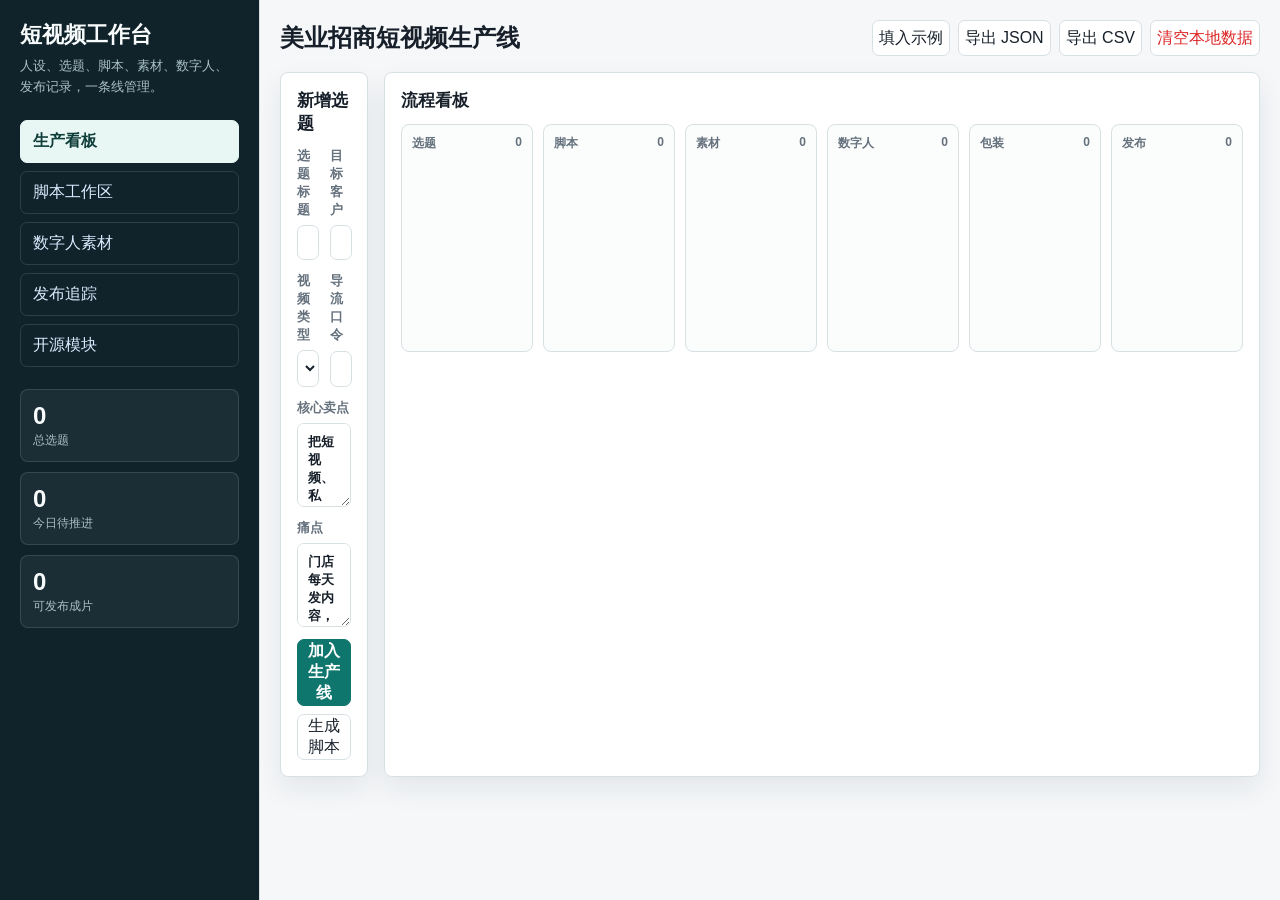
==== commit 2763a815: "Deploy static short video workbench" ====
--- a/index.html
+++ b/index.html
@@ -1,408 +1,941 @@
 <!doctype html>
 <html lang="zh-CN">
   <head>
-    <meta charset="utf-8" />
-    <meta name="viewport" content="width=device-width, initial-scale=1" />
-    <meta
-      name="description"
-      content="唐曾说AI，面向传统老板和实体商家，用AI智能体、数字人短视频、私域成交话术和行业项目包装，搭建能落地的AI获客增长系统。"
-    />
-    <title>唐曾说AI | 传统老板的AI增长教练</title>
-    <link rel="stylesheet" href="./styles.css" />
+    <meta charset="utf-8">
+    <meta name="viewport" content="width=device-width, initial-scale=1">
+    <title>短视频工作台</title>
+    <link rel="icon" href="data:,">
+    <style>
+      :root {
+        color-scheme: light;
+        --bg: #f5f7f9;
+        --surface: #ffffff;
+        --surface-2: #eef3f4;
+        --ink: #17202a;
+        --muted: #65717d;
+        --line: #d8e0e4;
+        --brand: #0f766e;
+        --brand-dark: #0b5d57;
+        --accent: #b45309;
+        --blue: #2563eb;
+        --red: #dc2626;
+        --shadow: 0 12px 28px rgba(24, 36, 48, 0.08);
+      }
+
+      * { box-sizing: border-box; }
+
+      body {
+        margin: 0;
+        background: var(--bg);
+        color: var(--ink);
+        font-family: "Microsoft YaHei", "PingFang SC", "Segoe UI", Arial, sans-serif;
+        letter-spacing: 0;
+      }
+
+      button, input, textarea, select { font: inherit; }
+
+      button {
+        min-height: 36px;
+        border: 1px solid var(--line);
+        border-radius: 7px;
+        background: var(--surface);
+        color: var(--ink);
+        cursor: pointer;
+      }
+
+      button:hover { border-color: var(--brand); }
+
+      .primary {
+        border-color: var(--brand);
+        background: var(--brand);
+        color: #fff;
+        font-weight: 700;
+      }
+
+      .danger { color: var(--red); }
+
+      input, textarea, select {
+        width: 100%;
+        border: 1px solid var(--line);
+        border-radius: 7px;
+        background: #fff;
+        color: var(--ink);
+        padding: 9px 10px;
+      }
+
+      textarea { resize: vertical; min-height: 84px; }
+
+      label {
+        display: grid;
+        gap: 6px;
+        color: var(--muted);
+        font-size: 13px;
+        font-weight: 700;
+      }
+
+      .shell {
+        min-height: 100vh;
+        display: grid;
+        grid-template-columns: 260px 1fr;
+      }
+
+      .sidebar {
+        border-right: 1px solid var(--line);
+        background: #10232b;
+        color: #f8fbfb;
+        padding: 20px;
+      }
+
+      .brand {
+        font-size: 22px;
+        font-weight: 900;
+        margin-bottom: 6px;
+      }
+
+      .subtitle {
+        color: #a8c0c7;
+        font-size: 13px;
+        line-height: 1.6;
+        margin-bottom: 22px;
+      }
+
+      .nav {
+        display: grid;
+        gap: 8px;
+      }
+
+      .nav button {
+        width: 100%;
+        text-align: left;
+        background: transparent;
+        color: #dbeafe;
+        border-color: rgba(255,255,255,0.12);
+        padding: 10px 12px;
+      }
+
+      .nav button.active {
+        background: #e9f7f4;
+        color: #0f3d3a;
+        border-color: #e9f7f4;
+        font-weight: 800;
+      }
+
+      .side-metrics {
+        display: grid;
+        gap: 10px;
+        margin-top: 22px;
+      }
+
+      .side-metric {
+        border: 1px solid rgba(255,255,255,0.12);
+        border-radius: 8px;
+        padding: 12px;
+        background: rgba(255,255,255,0.05);
+      }
+
+      .side-metric b { display: block; font-size: 24px; }
+      .side-metric span { color: #a8c0c7; font-size: 12px; }
+
+      .main {
+        padding: 20px;
+        overflow: auto;
+      }
+
+      .topbar {
+        display: flex;
+        justify-content: space-between;
+        align-items: center;
+        gap: 16px;
+        margin-bottom: 16px;
+      }
+
+      .topbar h1 {
+        margin: 0;
+        font-size: 24px;
+      }
+
+      .actions {
+        display: flex;
+        gap: 8px;
+        flex-wrap: wrap;
+      }
+
+      .grid {
+        display: grid;
+        grid-template-columns: 1.05fr 1.35fr;
+        gap: 16px;
+      }
+
+      .panel {
+        border: 1px solid var(--line);
+        border-radius: 8px;
+        background: var(--surface);
+        box-shadow: var(--shadow);
+        padding: 16px;
+      }
+
+      .panel h2 {
+        margin: 0 0 12px;
+        font-size: 17px;
+      }
+
+      .form-grid {
+        display: grid;
+        grid-template-columns: repeat(2, minmax(0, 1fr));
+        gap: 12px;
+      }
+
+      .full { grid-column: 1 / -1; }
+
+      .pipeline {
+        display: grid;
+        grid-template-columns: repeat(6, minmax(132px, 1fr));
+        gap: 10px;
+      }
+
+      .stage {
+        border: 1px solid var(--line);
+        border-radius: 8px;
+        background: #fbfdfd;
+        min-height: 228px;
+        padding: 10px;
+      }
+
+      .stage-head {
+        display: flex;
+        justify-content: space-between;
+        gap: 8px;
+        color: var(--muted);
+        font-size: 12px;
+        font-weight: 800;
+        margin-bottom: 8px;
+      }
+
+      .task {
+        border: 1px solid #e1e8eb;
+        border-left: 4px solid var(--brand);
+        border-radius: 7px;
+        background: #fff;
+        padding: 9px;
+        margin-bottom: 8px;
+      }
+
+      .task b {
+        display: block;
+        font-size: 13px;
+        line-height: 1.35;
+      }
+
+      .task span {
+        display: block;
+        margin-top: 5px;
+        color: var(--muted);
+        font-size: 12px;
+        line-height: 1.4;
+      }
+
+      .task-actions {
+        display: flex;
+        gap: 6px;
+        margin-top: 8px;
+      }
+
+      .task-actions button {
+        min-height: 28px;
+        padding: 0 8px;
+        font-size: 12px;
+      }
+
+      .tabs {
+        display: flex;
+        border: 1px solid var(--line);
+        border-radius: 8px;
+        overflow: hidden;
+        width: fit-content;
+        margin-bottom: 12px;
+      }
+
+      .tabs button {
+        border: 0;
+        border-radius: 0;
+        padding: 8px 12px;
+      }
+
+      .tabs button.active {
+        background: var(--brand);
+        color: white;
+        font-weight: 800;
+      }
+
+      .table-wrap {
+        overflow: auto;
+        border: 1px solid var(--line);
+        border-radius: 8px;
+      }
+
+      table {
+        width: 100%;
+        border-collapse: collapse;
+        min-width: 820px;
+        background: white;
+      }
+
+      th, td {
+        border-bottom: 1px solid var(--line);
+        padding: 10px;
+        text-align: left;
+        vertical-align: top;
+        font-size: 13px;
+      }
+
+      th {
+        background: var(--surface-2);
+        color: #34414a;
+        font-size: 12px;
+      }
+
+      .status {
+        display: inline-block;
+        border-radius: 999px;
+        padding: 4px 8px;
+        background: #e8f5f3;
+        color: var(--brand-dark);
+        font-size: 12px;
+        font-weight: 800;
+      }
+
+      .script-box {
+        white-space: pre-wrap;
+        line-height: 1.65;
+        border: 1px solid var(--line);
+        border-radius: 8px;
+        background: #fbfdfd;
+        padding: 12px;
+        min-height: 240px;
+      }
+
+      .module-list {
+        display: grid;
+        grid-template-columns: repeat(2, minmax(0, 1fr));
+        gap: 12px;
+      }
+
+      .module-card {
+        border: 1px solid var(--line);
+        border-radius: 8px;
+        background: #fbfdfd;
+        padding: 12px;
+        display: grid;
+        gap: 8px;
+      }
+
+      .module-card h3 {
+        margin: 0;
+        font-size: 15px;
+      }
+
+      .module-card p {
+        margin: 0;
+        color: var(--muted);
+        font-size: 13px;
+        line-height: 1.55;
+      }
+
+      .module-meta {
+        display: flex;
+        flex-wrap: wrap;
+        gap: 6px;
+      }
+
+      .module-meta span {
+        border: 1px solid var(--line);
+        border-radius: 999px;
+        padding: 4px 8px;
+        background: #fff;
+        color: var(--muted);
+        font-size: 12px;
+      }
+
+      .checklist {
+        display: grid;
+        gap: 10px;
+      }
+
+      .check-row {
+        display: flex;
+        gap: 10px;
+        align-items: flex-start;
+        border: 1px solid var(--line);
+        border-radius: 8px;
+        padding: 10px;
+        color: var(--ink);
+        background: #fff;
+      }
+
+      .check-row input { width: auto; margin-top: 3px; }
+      .check-row small { color: var(--muted); display: block; margin-top: 3px; }
+
+      .hidden { display: none !important; }
+
+      @media (max-width: 1180px) {
+        .shell { grid-template-columns: 1fr; }
+        .sidebar { position: sticky; top: 0; z-index: 2; }
+        .grid { grid-template-columns: 1fr; }
+        .pipeline { grid-template-columns: repeat(2, minmax(0, 1fr)); }
+      }
+
+      @media (max-width: 680px) {
+        .main, .sidebar { padding: 14px; }
+        .topbar { align-items: flex-start; flex-direction: column; }
+        .form-grid { grid-template-columns: 1fr; }
+        .pipeline { grid-template-columns: 1fr; }
+        .module-list { grid-template-columns: 1fr; }
+      }
+    </style>
   </head>
   <body>
-    <header class="site-header" aria-label="官网导航">
-      <a class="brand" href="#top" aria-label="唐曾说AI 首页">
-        <span class="brand-mark">C</span>
-        <span class="brand-text">
-          <strong>唐曾说AI</strong>
-          <small>Cotex智能体铁军</small>
-        </span>
-      </a>
-
-      <nav class="desktop-nav" aria-label="主要导航">
-        <a href="#about">个人定位</a>
-        <a href="#capability">核心能力</a>
-        <a href="#solutions">行业方案</a>
-        <a href="#cases">落地案例</a>
-        <a href="#content-studio">拍摄文案</a>
-        <a href="#process">合作流程</a>
-      </nav>
-
-      <button class="menu-button" type="button" id="menuButton" aria-expanded="false" aria-controls="mobileNav">
-        <span></span>
-        <span></span>
-        <span></span>
-      </button>
-
-      <a class="header-action" href="#contact">领取方案</a>
-    </header>
-
-    <nav class="mobile-nav" id="mobileNav" aria-label="移动导航" hidden>
-      <a href="#about">个人定位</a>
-      <a href="#capability">核心能力</a>
-      <a href="#solutions">行业方案</a>
-      <a href="#cases">落地案例</a>
-      <a href="#content-studio">拍摄文案</a>
-      <a href="#process">合作流程</a>
-      <a href="#contact">咨询方案</a>
-    </nav>
-
-    <main id="top">
-      <section class="hero">
-        <img class="hero-bg" src="./assets/hero-ai-command-tangzeng.png" alt="唐曾说AI实体商家AI增长作战中台" />
-        <div class="hero-overlay"></div>
-        <div class="hero-inner">
-          <div class="hero-copy">
-            <p class="eyebrow">AI智能体铁军 / 实体商家增长系统</p>
-            <h1>唐曾说AI</h1>
-            <p class="hero-belief">AI不是玩具，是老板的第二增长团队。</p>
-            <p class="hero-claim">
-              我帮传统老板把经验、项目、短视频、数字人、私域话术和成交流程，组装成一套能跑起来的AI获客系统。
-            </p>
-            <div class="hero-actions">
-              <a class="button primary" href="#contact">获取企业官网方案</a>
-              <a class="button secondary" href="#capability">查看能力矩阵</a>
+    <div class="shell">
+      <aside class="sidebar">
+        <div class="brand">短视频工作台</div>
+        <div class="subtitle">人设、选题、脚本、素材、数字人、发布记录，一条线管理。</div>
+        <nav class="nav">
+          <button class="active" data-view="dashboard">生产看板</button>
+          <button data-view="script">脚本工作区</button>
+          <button data-view="avatar">数字人素材</button>
+          <button data-view="publish">发布追踪</button>
+          <button data-view="modules">开源模块</button>
+        </nav>
+        <div class="side-metrics">
+          <div class="side-metric"><b id="metricTotal">0</b><span>总选题</span></div>
+          <div class="side-metric"><b id="metricToday">0</b><span>今日待推进</span></div>
+          <div class="side-metric"><b id="metricReady">0</b><span>可发布成片</span></div>
+        </div>
+      </aside>
+
+      <main class="main">
+        <div class="topbar">
+          <div>
+            <h1>美业招商短视频生产线</h1>
+          </div>
+          <div class="actions">
+            <button id="seedBtn">填入示例</button>
+            <button id="exportJsonBtn">导出 JSON</button>
+            <button id="exportCsvBtn">导出 CSV</button>
+            <button class="danger" id="clearBtn">清空本地数据</button>
+          </div>
+        </div>
+
+        <section id="view-dashboard" class="view">
+          <div class="grid">
+            <div class="panel">
+              <h2>新增选题</h2>
+              <div class="form-grid">
+                <label>选题标题<input id="topicTitle" value="美业老板为什么越做越累"></label>
+                <label>目标客户<input id="topicAudience" value="美容院老板 / 美业创业者"></label>
+                <label>视频类型
+                  <select id="topicType">
+                    <option>痛点教育</option>
+                    <option>招商转化</option>
+                    <option>案例拆解</option>
+                    <option>认知干货</option>
+                    <option>直播预热</option>
+                  </select>
+                </label>
+                <label>导流口令<input id="topicCta" value="招商"></label>
+                <label class="full">核心卖点<textarea id="topicOffer">把短视频、私域、成交话术和招商模型打通，帮门店建立稳定获客系统。</textarea></label>
+                <label class="full">痛点<textarea id="topicPain">门店每天发内容，但没有咨询；活动越做越低价，利润越来越薄。</textarea></label>
+              </div>
+              <div class="actions" style="margin-top:12px">
+                <button class="primary" id="addTopicBtn">加入生产线</button>
+                <button id="generateScriptBtn">生成脚本</button>
+              </div>
+            </div>
+
+            <div class="panel">
+              <h2>流程看板</h2>
+              <div class="pipeline" id="pipeline"></div>
             </div>
           </div>
-          <aside class="hero-proof" aria-label="业务沉淀数据">
-            <div>
-              <strong>13</strong>
-              <span>数字分身岗位</span>
+        </section>
+
+        <section id="view-script" class="view hidden">
+          <div class="grid">
+            <div class="panel">
+              <h2>脚本模板</h2>
+              <div class="tabs">
+                <button class="active" data-template="direct">招商成交</button>
+                <button data-template="teacher">讲师干货</button>
+                <button data-template="case">案例反转</button>
+              </div>
+              <label>当前选题
+                <select id="topicSelect"></select>
+              </label>
+              <div class="actions" style="margin-top:12px">
+                <button class="primary" id="rewriteSelectedBtn">按模板重写</button>
+                <button id="copyScriptBtn">复制脚本</button>
+                <button id="createLiketongPackageBtn">生成立客通素材包</button>
+              </div>
+              <div class="script-box" id="liketongPackageResult" style="min-height:96px;margin-top:12px;color:var(--muted)">素材包生成后，文件夹路径会显示在这里。</div>
             </div>
-            <div>
-              <strong>4</strong>
-              <span>获客工厂模块</span>
-            </div>
-            <div>
-              <strong>30天</strong>
-              <span>最小闭环落地</span>
-            </div>
-          </aside>
-        </div>
-      </section>
-
-      <section class="signal-strip" aria-label="品牌定位">
-        <div>
-              <strong>我们服务谁</strong>
-          <span>传统老板、实体门店、美业项目方、AI转型学习者</span>
-        </div>
-        <div>
-          <strong>我们解决什么</strong>
-          <span>不会用AI、不会拍内容、不会承接私域、不会标准化成交</span>
-        </div>
-        <div>
-          <strong>我们交付什么</strong>
-          <span>AI智能体工作流、短视频脚本、数字人素材、行业落地方案</span>
-        </div>
-      </section>
-
-      <section class="section intro-band" id="about">
-        <div class="intro-grid">
-          <div>
-            <p class="eyebrow">半年沉淀，不是散点工具</p>
-            <h2>你的内容核心，是把AI讲成老板听得懂、用得上的生意工具。</h2>
-          </div>
-          <p>
-            从 Cotex 智能体铁军、短视频获客生成器，到美业轻抗衰资料包、榛栗塑项目招商包装、自然阳光舌象营养观察资料，你这半年一直在做同一件事：把AI从概念变成实体商家能看见、能复制、能成交的工作流。官网要做的事，就是把这套能力讲清楚、讲可信、讲成可咨询、可合作、可持续输出内容的个人品牌阵地。
-          </p>
-        </div>
-
-        <div class="identity-panel">
-          <img src="./assets/tangzeng-portrait.jpg" alt="唐曾说AI个人形象" />
-          <div>
-            <p class="eyebrow">个人品牌定位</p>
-            <h3>传统老板的AI增长教练</h3>
-            <p>
-              你不是单纯教软件操作，而是帮老板回答三个问题：我的生意怎么用AI获客，我的内容怎么持续拍，我的客户怎么从咨询走到成交。
-            </p>
-            <div class="identity-tags">
-              <span>AI智能体</span>
-              <span>实体获客</span>
-              <span>数字人短视频</span>
-              <span>私域成交</span>
-              <span>项目招商包装</span>
+            <div class="panel">
+              <h2>口播脚本</h2>
+              <div class="script-box" id="scriptPreview"></div>
             </div>
           </div>
-        </div>
-      </section>
-
-      <section class="section" id="capability">
-        <div class="section-heading">
-          <p class="eyebrow">核心能力</p>
-          <h2>让一个老板，也能调度一支AI增长团队。</h2>
-          <p>围绕实体商家的获客、承接、成交和复购，搭建可复制的智能体流程。</p>
-        </div>
-
-        <div class="capability-grid">
-          <article class="capability-card">
-            <span>01</span>
-            <h3>AI智能体获客系统</h3>
-            <p>生成同城短视频脚本、朋友圈文案、社群活动、顾客邀约、异议处理和复购提醒，降低内容运营成本。</p>
-          </article>
-          <article class="capability-card">
-            <span>02</span>
-            <h3>短视频与数字人工厂</h3>
-            <p>把产品、客户、痛点和卖点拆成口播脚本、封面标题、置顶评论、分镜字幕和9:16竖屏视频任务。</p>
-          </article>
-          <article class="capability-card">
-            <span>03</span>
-            <h3>私域成交话术库</h3>
-            <p>按“先共情、再确认需求、再给建议、最后轻邀约”的顾问式成交逻辑，沉淀咨询转化SOP。</p>
-          </article>
-          <article class="capability-card">
-            <span>04</span>
-            <h3>行业项目包装</h3>
-            <p>把项目定位、价格梯度、招商话术、门店交付流程、合规禁用词和朋友圈素材打包成可招商方案。</p>
-          </article>
-        </div>
-      </section>
-
-      <section class="section dark-band">
-        <div class="section-heading compact">
-          <p class="eyebrow">Cotex智能体铁军</p>
-          <h2>13个岗位，接走老板每天重复消耗的工作。</h2>
-        </div>
-        <div class="army-grid" id="armyGrid" aria-label="13个数字分身岗位">
-          <button type="button" data-role="规划铁军">规划</button>
-          <button type="button" data-role="开发铁军">开发</button>
-          <button type="button" data-role="产品铁军">产品</button>
-          <button type="button" data-role="流量铁军">流量</button>
-          <button type="button" data-role="私域铁军">私域</button>
-          <button type="button" data-role="成交铁军">成交</button>
-          <button type="button" data-role="交付铁军">交付</button>
-          <button type="button" data-role="赋能铁军">赋能</button>
-          <button type="button" data-role="资产铁军">资产</button>
-          <button type="button" data-role="数据铁军">数据</button>
-          <button type="button" data-role="品牌铁军">品牌</button>
-          <button type="button" data-role="增长铁军">增长</button>
-          <button type="button" data-role="裂变铁军">裂变</button>
-        </div>
-        <article class="role-panel" id="rolePanel">
-          <p class="role-kicker">当前岗位</p>
-          <h3>流量铁军</h3>
-          <p>负责把老板经验和产品卖点拆成短视频选题、口播脚本、直播预热、朋友圈内容和同城引流动作。</p>
-        </article>
-      </section>
-
-      <section class="section" id="solutions">
-        <div class="section-heading">
-          <p class="eyebrow">行业方案</p>
-          <h2>先从高需求行业切入，再复制到更多实体场景。</h2>
-        </div>
-
-        <div class="solution-grid">
-          <article>
-            <h3>美业轻抗衰门店</h3>
-            <p>围绕安全表达、内容获客、私域承接和咨询转化，输出30条选题、10条AI提示词、20句转化话术。</p>
-            <ul>
-              <li>门店老板IP定位</li>
-              <li>短视频与朋友圈内容</li>
-              <li>顾问式成交SOP</li>
-            </ul>
-          </article>
-          <article>
-            <h3>项目招商与渠道合作</h3>
-            <p>把产品、仪器、培训、物料、运营和AI获客支持，包装成单店、区县、市级合作模式。</p>
-            <ul>
-              <li>招商主张与价格梯度</li>
-              <li>门店标准交付流程</li>
-              <li>合规话术与禁用词</li>
-            </ul>
-          </article>
-          <article>
-            <h3>本地生活实体商家</h3>
-            <p>用公众号内容、短视频、数字人分享和线索沉淀，帮助商家低成本启动视频号和直播获客链路。</p>
-            <ul>
-              <li>同城内容生产</li>
-              <li>私域线索中心</li>
-              <li>复购与老客激活</li>
-            </ul>
-          </article>
-        </div>
-      </section>
-
-      <section class="section case-band" id="cases">
-        <div class="case-layout">
-          <div class="case-copy">
-            <p class="eyebrow">落地案例</p>
-            <h2>榛栗塑·原生精雕项目包装</h2>
-            <p>
-              面向美容院、皮肤管理中心和养生美肤门店，将“AI智能体低成本获客系统 + 面部29点位抗衰管理 + 56项无创微米透导技术 + 鲜活细胞灵感焕颜护理”组合成可招商、可成交、可复购的门店增长方案。
-            </p>
-            <div class="case-points">
-              <span>合规生活美容表达</span>
-              <span>三档合作模式</span>
-              <span>门店标准交付SOP</span>
-              <span>短视频口播与朋友圈素材</span>
+        </section>
+
+        <section id="view-avatar" class="view hidden">
+          <div class="grid">
+            <div class="panel">
+              <h2>数字人人设</h2>
+              <div class="form-grid">
+                <label>身份<input id="personaRole" value="54岁美业招商讲师"></label>
+                <label>气质<input id="personaTone" value="亲和、优雅、专业、可信"></label>
+                <label>穿搭<input id="personaOutfit" value="职业装 / 白衬衫 / 深色西装"></label>
+                <label>用途<input id="personaUse" value="招商、课程转化、加盟咨询"></label>
+                <label class="full">表达原则<textarea id="personaRule">像老师讲清楚，不像销售硬推；用真实视频保相似度，口型同步工具负责新文案。</textarea></label>
+              </div>
+            </div>
+            <div class="panel">
+              <h2>素材检查</h2>
+              <div class="checklist">
+                <label class="check-row"><input type="checkbox" class="assetCheck"><span>真人底片<small>竖屏、正脸、无字幕、无滤镜、背景干净。</small></span></label>
+                <label class="check-row"><input type="checkbox" class="assetCheck"><span>男声配音<small>成熟、稳重、亲和，不要播音腔太重。</small></span></label>
+                <label class="check-row"><input type="checkbox" class="assetCheck"><span>口型同步工具<small>立客通、剪映数字人、即梦、HeyGen、D-ID 或本地方案。</small></span></label>
+                <label class="check-row"><input type="checkbox" class="assetCheck"><span>招商包装模板<small>标题、身份条、重点字幕、导流口令。</small></span></label>
+                <label class="check-row"><input type="checkbox" class="assetCheck"><span>发布素材<small>封面标题、评论区话术、私信回复。</small></span></label>
+              </div>
+            </div>
+            <div class="panel full">
+              <h2>立客通接入</h2>
+              <div class="form-grid">
+                <label>客户端路径
+                  <input value="D:\ai-tools\liketong-ai-employee\app\立客通AI员工.exe" readonly>
+                </label>
+                <label>交接目录
+                  <input value="digital-human-mvp/liketong-inbox" readonly>
+                </label>
+                <label class="full">接入方式
+                  <textarea readonly>第一版采用文件夹交接：工作台生成脚本和素材清单，立客通负责真人口型同步，导出的 MP4 放回 liketong-output，再由工作台做招商包装和发布追踪。</textarea>
+                </label>
+              </div>
+              <div class="actions" style="margin-top:12px">
+                <button id="copyLiketongPathBtn" type="button">复制客户端路径</button>
+                <button id="copyLiketongStepsBtn" type="button">复制操作步骤</button>
+              </div>
             </div>
           </div>
-          <div class="case-showcase" aria-label="榛栗塑项目海报展示">
-            <button class="case-arrow" type="button" id="prevCase" aria-label="上一张案例图">‹</button>
-            <img id="caseImage" src="./assets/case-zhenlisu-growth-1.png" alt="榛栗塑招商海报：缺客户获客版" />
-            <button class="case-arrow" type="button" id="nextCase" aria-label="下一张案例图">›</button>
+        </section>
+
+        <section id="view-publish" class="view hidden">
+          <div class="panel">
+            <h2>发布追踪表</h2>
+            <div class="table-wrap">
+              <table>
+                <thead>
+                  <tr>
+                    <th>编号</th>
+                    <th>选题</th>
+                    <th>类型</th>
+                    <th>阶段</th>
+                    <th>导流口令</th>
+                    <th>平台标题</th>
+                    <th>发布时间</th>
+                    <th>数据反馈</th>
+                  </tr>
+                </thead>
+                <tbody id="publishRows"></tbody>
+              </table>
+            </div>
           </div>
-        </div>
-      </section>
-
-      <section class="section proof-section">
-        <div class="section-heading compact">
-          <p class="eyebrow">已经沉淀的项目资产</p>
-          <h2>官网不是从零开始，而是在整理可销售的业务资产。</h2>
-        </div>
-
-        <div class="asset-grid">
-          <article>
-            <img src="./assets/agent-army-hero.png" alt="Cotex智能体铁军主视觉" />
-            <h3>Cotex智能体铁军</h3>
-            <p>创始人大脑、公众号工厂、短视频工厂、数字人工厂和线索中心。</p>
+        </section>
+
+        <section id="view-modules" class="view hidden">
+          <div class="panel">
+            <h2>开源模块整合方案</h2>
+            <p style="margin-top:0;color:var(--muted);line-height:1.7">先用工作台做总控台，再把下载、转写、仿写、声音、数字人、包装和发布做成可替换模块。</p>
+            <div class="module-list" id="moduleList"></div>
+          </div>
+        </section>
+      </main>
+    </div>
+
+    <script>
+      const stages = ["选题", "脚本", "素材", "数字人", "包装", "发布"];
+      const storeKey = "beauty_short_video_workbench_v1";
+      let activeTemplate = "direct";
+      let state = loadState();
+      let pipelineModulesLoaded = false;
+
+      function $(id) { return document.getElementById(id); }
+
+      function renderPipelineModules(data) {
+        const root = $("moduleList");
+        if (!root) return;
+        const modules = data.modules || [];
+        if (!modules.length) {
+          root.innerHTML = '<div class="module-card"><h3>暂无模块配置</h3><p>请检查 config/pipeline_modules.json。</p></div>';
+          return;
+        }
+        root.innerHTML = modules.map((item) => `
+          <article class="module-card">
+            <h3>${item.name || item.id}</h3>
+            <div class="module-meta">
+              <span>${item.status || "planned"}</span>
+              <span>${item.primary || ""}</span>
+            </div>
+            <p><b>输入：</b>${(item.input || []).join("、")}</p>
+            <p><b>输出：</b>${(item.output || []).join("、")}</p>
+            <p>${item.mvp || ""}</p>
           </article>
-          <article>
-            <img src="./assets/tangzeng-portrait.jpg" alt="唐曾说AI人物形象" />
-            <h3>老板IP与数字人分身</h3>
-            <p>用真人形象、声音样本和口播脚本，沉淀可持续分发的内容资产。</p>
-          </article>
-          <article>
-            <img src="./assets/case-zhenlisu-growth-2.png" alt="榛栗塑三核竞争力招商海报" />
-            <h3>行业招商物料</h3>
-            <p>把产品卖点、门店扶持、合作模式和合规提示做成招商资料。</p>
-          </article>
-        </div>
-      </section>
-
-      <section class="section process-band" id="process">
-        <div class="section-heading">
-          <p class="eyebrow">合作流程</p>
-          <h2>从诊断到上线，先跑一个最小增长闭环。</h2>
-        </div>
-        <div class="process-list">
-          <article>
-            <span>01</span>
-            <h3>业务诊断</h3>
-            <p>确认行业、客群、产品结构、获客渠道、成交卡点和合规边界。</p>
-          </article>
-          <article>
-            <span>02</span>
-            <h3>系统搭建</h3>
-            <p>配置智能体分工、内容模板、私域话术、线索表和复盘看板。</p>
-          </article>
-          <article>
-            <span>03</span>
-            <h3>内容放量</h3>
-            <p>批量生成选题、脚本、数字人口播、朋友圈文案和直播预热。</p>
-          </article>
-          <article>
-            <span>04</span>
-            <h3>成交复盘</h3>
-            <p>围绕咨询率、加微率、成交率、复购率，调整话术与产品路径。</p>
-          </article>
-        </div>
-      </section>
-
-      <section class="section content-studio" id="content-studio">
-        <div class="section-heading compact">
-          <p class="eyebrow">拍摄文案入口</p>
-          <h2>把你的内容方向，变成今天能拍的一条短视频。</h2>
-          <p>这是官网里的第一版轻量脚本生成器，后续可以继续接入你的资料库、案例库和声音/数字人流程。</p>
-        </div>
-
-        <div class="script-layout">
-          <form class="script-form" id="scriptForm">
-            <label>
-              今天想拍的主题
-              <input id="scriptTopic" type="text" value="传统老板为什么必须学会用AI智能体获客" />
-            </label>
-            <label>
-              目标观众
-              <select id="scriptAudience">
-                <option value="传统实体老板">传统实体老板</option>
-                <option value="美业门店老板">美业门店老板</option>
-                <option value="想做AI副业的人">想做AI副业的人</option>
-                <option value="项目招商负责人">项目招商负责人</option>
-              </select>
-            </label>
-            <label>
-              转化动作
-              <select id="scriptCta">
-                <option value="评论区打AI，领取AI获客诊断表">评论区打AI，领取AI获客诊断表</option>
-                <option value="私信我两个字：智能体">私信我两个字：智能体</option>
-                <option value="留言你的行业，我帮你拆一套AI流程">留言你的行业，我帮你拆一套AI流程</option>
-              </select>
-            </label>
-            <button class="button primary wide" type="submit">生成拍摄脚本</button>
-          </form>
-
-          <article class="script-card" id="scriptCard" aria-live="polite">
-            <p class="role-kicker">30秒口播脚本</p>
-            <h3 id="scriptTitle">传统老板不是缺努力，而是缺一套AI工作流</h3>
-            <div class="script-block" id="scriptOutput">
-              <p>很多传统老板现在最累的，不是产品不好，而是每天都在重复做内容、跟客户、催成交。</p>
-              <p>AI智能体真正的价值，不是替你玩软件，而是帮你把选题、脚本、私域话术和复盘流程固定下来。</p>
-              <p>你先不用追求复杂系统，先做一件事：把你每天最重复的3个动作交给AI，让它变成你的增长员工。</p>
-              <p>想要AI获客诊断表，在评论区打AI。</p>
-            </div>
-            <button class="button secondary wide" type="button" id="copyScript">复制拍摄脚本</button>
-          </article>
-        </div>
-      </section>
-
-      <section class="section contact-section" id="contact">
-        <div class="contact-layout">
-          <div>
-            <p class="eyebrow">咨询方案</p>
-            <h2>先生成一张你的AI增长诊断卡。</h2>
-            <p>
-              填写业务类型和当前卡点，页面会在本地生成一份初步沟通卡，适合发给团队或作为官网咨询入口的第一版文案。
-            </p>
-          </div>
-
-          <form class="lead-form" id="leadForm">
-            <label>
-              业务类型
-              <input id="businessType" type="text" placeholder="如：美容院、皮肤管理、服装门店、知识服务" required />
-            </label>
-            <label>
-              当前卡点
-              <select id="painPoint">
-                <option value="缺内容">缺内容，不知道每天发什么</option>
-                <option value="缺线索">缺线索，视频有播放但没人咨询</option>
-                <option value="成交弱">成交弱，加了微信但转化低</option>
-                <option value="交付乱">交付乱，靠老板亲自盯</option>
-                <option value="表达怕违规">表达怕违规，不敢讲卖点</option>
-              </select>
-            </label>
-            <label>
-              主要产品/服务
-              <input id="mainOffer" type="text" placeholder="如：轻抗衰护理、项目招商、AI课程、女装穿搭" />
-            </label>
-            <button class="button primary wide" type="submit">生成诊断卡</button>
-          </form>
-
-          <article class="diagnosis-card" id="diagnosisCard" aria-live="polite">
-            <p class="role-kicker">AI增长诊断卡</p>
-            <h3>唐曾说AI会先帮你梳理获客闭环</h3>
-            <p id="diagnosisText">
-              这里会根据你的业务类型，生成优先启动的智能体岗位、7天动作和官网咨询话术。
-            </p>
-            <ul id="diagnosisList">
-              <li>优先梳理客群、产品和合规表达。</li>
-              <li>再启动内容生成、私域承接和成交话术。</li>
-              <li>最后用数据复盘沉淀可复制SOP。</li>
-            </ul>
-            <button class="button secondary wide" type="button" id="copyDiagnosis">复制诊断卡</button>
-          </article>
-        </div>
-      </section>
-    </main>
-
-    <footer class="site-footer">
-      <div>
-        <strong>唐曾说AI.Cotex智能体铁军</strong>
-        <span>实体商家AI获客增长系统</span>
-      </div>
-      <p>宣传内容仅用于业务介绍，具体合作内容以双方确认的项目方案为准。</p>
-    </footer>
-
-    <script src="./app.js"></script>
+        `).join("");
+      }
+
+      async function loadPipelineModules() {
+        if (pipelineModulesLoaded) return;
+        pipelineModulesLoaded = true;
+        const root = $("moduleList");
+        if (root) root.innerHTML = '<div class="module-card"><h3>正在读取模块配置</h3><p>请稍候。</p></div>';
+        try {
+          const response = await fetch("api/pipeline-modules.json");
+          const data = await response.json();
+          renderPipelineModules(data);
+        } catch (error) {
+          if (root) root.innerHTML = `<div class="module-card"><h3>读取失败</h3><p>${error.message}</p></div>`;
+        }
+      }
+
+      function loadState() {
+        try {
+          return JSON.parse(localStorage.getItem(storeKey)) || { topics: [], checks: [] };
+        } catch {
+          return { topics: [], checks: [] };
+        }
+      }
+
+      function saveState() {
+        localStorage.setItem(storeKey, JSON.stringify(state));
+        render();
+      }
+
+      function currentInput() {
+        return {
+          title: $("topicTitle").value.trim(),
+          audience: $("topicAudience").value.trim(),
+          type: $("topicType").value,
+          cta: $("topicCta").value.trim(),
+          offer: $("topicOffer").value.trim(),
+          pain: $("topicPain").value.trim()
+        };
+      }
+
+      function buildScript(topic, template = activeTemplate) {
+        const base = {
+          hook: `${topic.audience}注意了，${topic.title}，真正的问题往往不在技术。`,
+          pain: `很多门店卡住，是因为${topic.pain}`,
+          offer: `我们要做的，是把${topic.offer}`,
+          cta: `想要这套模型，私信我「${topic.cta}」。`
+        };
+
+        if (template === "teacher") {
+          return `今天讲一个美业门店最容易忽略的问题。\n\n${base.hook}\n\n${base.pain}\n\n不要只盯着流量，要先把选题、信任、私域承接和成交话术连起来。\n\n${base.offer}\n\n${base.cta}`;
+        }
+
+        if (template === "case") {
+          return `有个美业老板跟我说：老师，我每天都发视频，为什么还是没人咨询？\n\n我看完以后发现，不是她不努力，而是内容没有承接到成交。\n\n${base.pain}\n\n后来我们换了一套打法：先用痛点选题吸引精准客户，再用私域话术完成预约和招商转化。\n\n${base.offer}\n\n${base.cta}`;
+        }
+
+        return `${base.hook}\n\n${base.pain}\n\n以前靠活动、靠熟人、靠低价，现在越来越难。\n\n真正能长期赚钱的门店，一定要有一套稳定获客系统。\n\n${base.offer}\n\n${base.cta}`;
+      }
+
+      function addTopic() {
+        const input = currentInput();
+        if (!input.title) return;
+        const item = {
+          id: Date.now().toString(36),
+          ...input,
+          stage: "选题",
+          script: buildScript(input),
+          publishTitle: input.title,
+          publishAt: "",
+          feedback: "",
+          createdAt: new Date().toISOString()
+        };
+        state.topics.unshift(item);
+        saveState();
+      }
+
+      function moveTopic(id, direction) {
+        const item = state.topics.find((topic) => topic.id === id);
+        if (!item) return;
+        const index = stages.indexOf(item.stage);
+        item.stage = stages[Math.max(0, Math.min(stages.length - 1, index + direction))];
+        saveState();
+      }
+
+      function deleteTopic(id) {
+        state.topics = state.topics.filter((topic) => topic.id !== id);
+        saveState();
+      }
+
+      function renderPipeline() {
+        const root = $("pipeline");
+        root.innerHTML = "";
+        stages.forEach((stage) => {
+          const column = document.createElement("div");
+          column.className = "stage";
+          const items = state.topics.filter((topic) => topic.stage === stage);
+          column.innerHTML = `<div class="stage-head"><span>${stage}</span><span>${items.length}</span></div>`;
+          items.forEach((topic) => {
+            const task = document.createElement("div");
+            task.className = "task";
+            task.innerHTML = `
+              <b>${topic.title}</b>
+              <span>${topic.type} · 口令：${topic.cta}</span>
+              <div class="task-actions">
+                <button data-move="${topic.id}" data-dir="-1">←</button>
+                <button data-move="${topic.id}" data-dir="1">→</button>
+                <button class="danger" data-delete="${topic.id}">删</button>
+              </div>
+            `;
+            column.appendChild(task);
+          });
+          root.appendChild(column);
+        });
+      }
+
+      function renderSelect() {
+        const select = $("topicSelect");
+        select.innerHTML = "";
+        state.topics.forEach((topic) => {
+          const option = document.createElement("option");
+          option.value = topic.id;
+          option.textContent = topic.title;
+          select.appendChild(option);
+        });
+        renderScriptPreview();
+      }
+
+      function selectedTopic() {
+        const id = $("topicSelect").value;
+        return state.topics.find((topic) => topic.id === id) || state.topics[0];
+      }
+
+      function renderScriptPreview() {
+        const topic = selectedTopic();
+        $("scriptPreview").textContent = topic ? topic.script : "先在生产看板里新增一个选题。";
+      }
+
+      function renderPublishRows() {
+        $("publishRows").innerHTML = state.topics.map((topic, index) => `
+          <tr>
+            <td>${index + 1}</td>
+            <td>${topic.title}</td>
+            <td>${topic.type}</td>
+            <td><span class="status">${topic.stage}</span></td>
+            <td>${topic.cta}</td>
+            <td>${topic.publishTitle || topic.title}</td>
+            <td>${topic.publishAt || "待定"}</td>
+            <td>${topic.feedback || "待记录"}</td>
+          </tr>
+        `).join("");
+      }
+
+      function renderMetrics() {
+        $("metricTotal").textContent = state.topics.length;
+        $("metricToday").textContent = state.topics.filter((topic) => topic.stage !== "发布").length;
+        $("metricReady").textContent = state.topics.filter((topic) => topic.stage === "包装").length;
+      }
+
+      function renderChecks() {
+        document.querySelectorAll(".assetCheck").forEach((box, index) => {
+          box.checked = Boolean(state.checks[index]);
+        });
+      }
+
+      function render() {
+        renderPipeline();
+        renderSelect();
+        renderPublishRows();
+        renderMetrics();
+        renderChecks();
+      }
+
+      function seedDemo() {
+        if (state.topics.length) return;
+        state.topics = [
+          {
+            id: "demo1",
+            title: "美业老板不是缺技术，是缺稳定获客系统",
+            audience: "美容院老板",
+            type: "招商转化",
+            cta: "招商",
+            offer: "短视频、私域、成交话术和招商模型打通",
+            pain: "活动越做越低价，客户越来越难留住",
+            stage: "脚本",
+            publishTitle: "美业老板，不缺技术，缺的是获客系统",
+            publishAt: "",
+            feedback: "",
+            createdAt: new Date().toISOString()
+          },
+          {
+            id: "demo2",
+            title: "为什么你的门店发视频没有咨询",
+            audience: "美业创业者",
+            type: "痛点教育",
+            cta: "模型",
+            offer: "用痛点选题吸引精准客户，再用私域完成转化",
+            pain: "内容看起来热闹，但没有导向私信和预约",
+            stage: "选题",
+            publishTitle: "每天发视频，为什么还是没人咨询？",
+            publishAt: "",
+            feedback: "",
+            createdAt: new Date().toISOString()
+          }
+        ];
+        state.topics.forEach((topic) => topic.script = buildScript(topic));
+        saveState();
+      }
+
+      function download(name, text, type) {
+        const blob = new Blob([text], { type });
+        const url = URL.createObjectURL(blob);
+        const link = document.createElement("a");
+        link.href = url;
+        link.download = name;
+        link.click();
+        URL.revokeObjectURL(url);
+      }
+
+      function exportCsv() {
+        const header = ["编号","选题","目标客户","类型","阶段","导流口令","平台标题","发布时间","反馈"];
+        const rows = state.topics.map((topic, index) => [
+          index + 1, topic.title, topic.audience, topic.type, topic.stage, topic.cta,
+          topic.publishTitle || topic.title, topic.publishAt || "", topic.feedback || ""
+        ]);
+        const csv = [header, ...rows].map((row) => row.map((cell) => `"${String(cell).replaceAll('"', '""')}"`).join(",")).join("\n");
+        download("短视频工作台.csv", "\ufeff" + csv, "text/csv;charset=utf-8");
+      }
+
+      document.querySelectorAll(".nav button").forEach((button) => {
+        button.addEventListener("click", () => {
+          document.querySelectorAll(".nav button").forEach((item) => item.classList.remove("active"));
+          document.querySelectorAll(".view").forEach((view) => view.classList.add("hidden"));
+          button.classList.add("active");
+          $(`view-${button.dataset.view}`).classList.remove("hidden");
+          if (button.dataset.view === "modules") loadPipelineModules();
+        });
+      });
+
+      document.querySelectorAll(".tabs button").forEach((button) => {
+        button.addEventListener("click", () => {
+          document.querySelectorAll(".tabs button").forEach((item) => item.classList.remove("active"));
+          button.classList.add("active");
+          activeTemplate = button.dataset.template;
+          renderScriptPreview();
+        });
+      });
+
+      $("pipeline").addEventListener("click", (event) => {
+        const moveId = event.target.dataset.move;
+        const deleteId = event.target.dataset.delete;
+        if (moveId) moveTopic(moveId, Number(event.target.dataset.dir));
+        if (deleteId) deleteTopic(deleteId);
+      });
+
+      $("addTopicBtn").addEventListener("click", addTopic);
+      $("generateScriptBtn").addEventListener("click", () => {
+        const input = currentInput();
+        $("scriptPreview").textContent = buildScript(input);
+        document.querySelector('[data-view="script"]').click();
+      });
+
+      $("rewriteSelectedBtn").addEventListener("click", () => {
+        const topic = selectedTopic();
+        if (!topic) return;
+        topic.script = buildScript(topic, activeTemplate);
+        topic.stage = "脚本";
+        saveState();
+      });
+
+      $("topicSelect").addEventListener("change", renderScriptPreview);
+      $("copyScriptBtn").addEventListener("click", async () => {
+        await navigator.clipboard.writeText($("scriptPreview").textContent);
+      });
+
+      $("createLiketongPackageBtn").addEventListener("click", async () => {
+        const topic = selectedTopic();
+        if (!topic) {
+          $("liketongPackageResult").textContent = "请先新增一个选题。";
+          return;
+        }
+        const payload = {
+          topic: { ...topic, script: $("scriptPreview").textContent },
+          personaRole: $("personaRole")?.value,
+          personaTone: $("personaTone")?.value,
+          personaOutfit: $("personaOutfit")?.value,
+          personaUse: $("personaUse")?.value
+        };
+        $("liketongPackageResult").textContent = "正在生成素材包...";
+        try {
+          const response = await fetch("/api/liketong-package", {
+            method: "POST",
+            headers: { "Content-Type": "application/json" },
+            body: JSON.stringify(payload)
+          });
+          const result = await response.json();
+          if (!response.ok) throw new Error(result.error || "生成失败");
+          topic.stage = "素材";
+          topic.liketongPackage = result;
+          saveState();
+          $("liketongPackageResult").textContent = [
+            "已生成立客通素材包：",
+            result.folderPath,
+            "",
+            "包含文件：",
+            result.files.join("、"),
+            "",
+            "立客通导出目录：",
+            result.outputDir
+          ].join("\n");
+        } catch (error) {
+          $("liketongPackageResult").textContent = `生成失败：${error.message}`;
+        }
+      });
+
+      $("copyLiketongPathBtn").addEventListener("click", async () => {
+        await navigator.clipboard.writeText("D:\\ai-tools\\liketong-ai-employee\\app\\立客通AI员工.exe");
+      });
+
+      $("copyLiketongStepsBtn").addEventListener("click", async () => {
+        await navigator.clipboard.writeText([
+          "1. 在工作台生成口播脚本",
+          "2. 把脚本、真人底片、配音文件放入 digital-human-mvp/liketong-inbox",
+          "3. 打开立客通 AI 员工",
+          "4. 导入真人底片，粘贴脚本或导入配音",
+          "5. 生成口型同步视频",
+          "6. 导出 MP4 到 digital-human-mvp/liketong-output",
+          "7. 回到工作台推进到包装和发布"
+        ].join("\\n"));
+      });
+
+      document.querySelectorAll(".assetCheck").forEach((box, index) => {
+        box.addEventListener("change", () => {
+          state.checks[index] = box.checked;
+          saveState();
+        });
+      });
+
+      $("seedBtn").addEventListener("click", seedDemo);
+      $("exportJsonBtn").addEventListener("click", () => download("短视频工作台.json", JSON.stringify(state, null, 2), "application/json;charset=utf-8"));
+      $("exportCsvBtn").addEventListener("click", exportCsv);
+      $("clearBtn").addEventListener("click", () => {
+        if (!confirm("确认清空本地工作台数据？")) return;
+        state = { topics: [], checks: [] };
+        saveState();
+      });
+
+      render();
+    </script>
   </body>
 </html>
